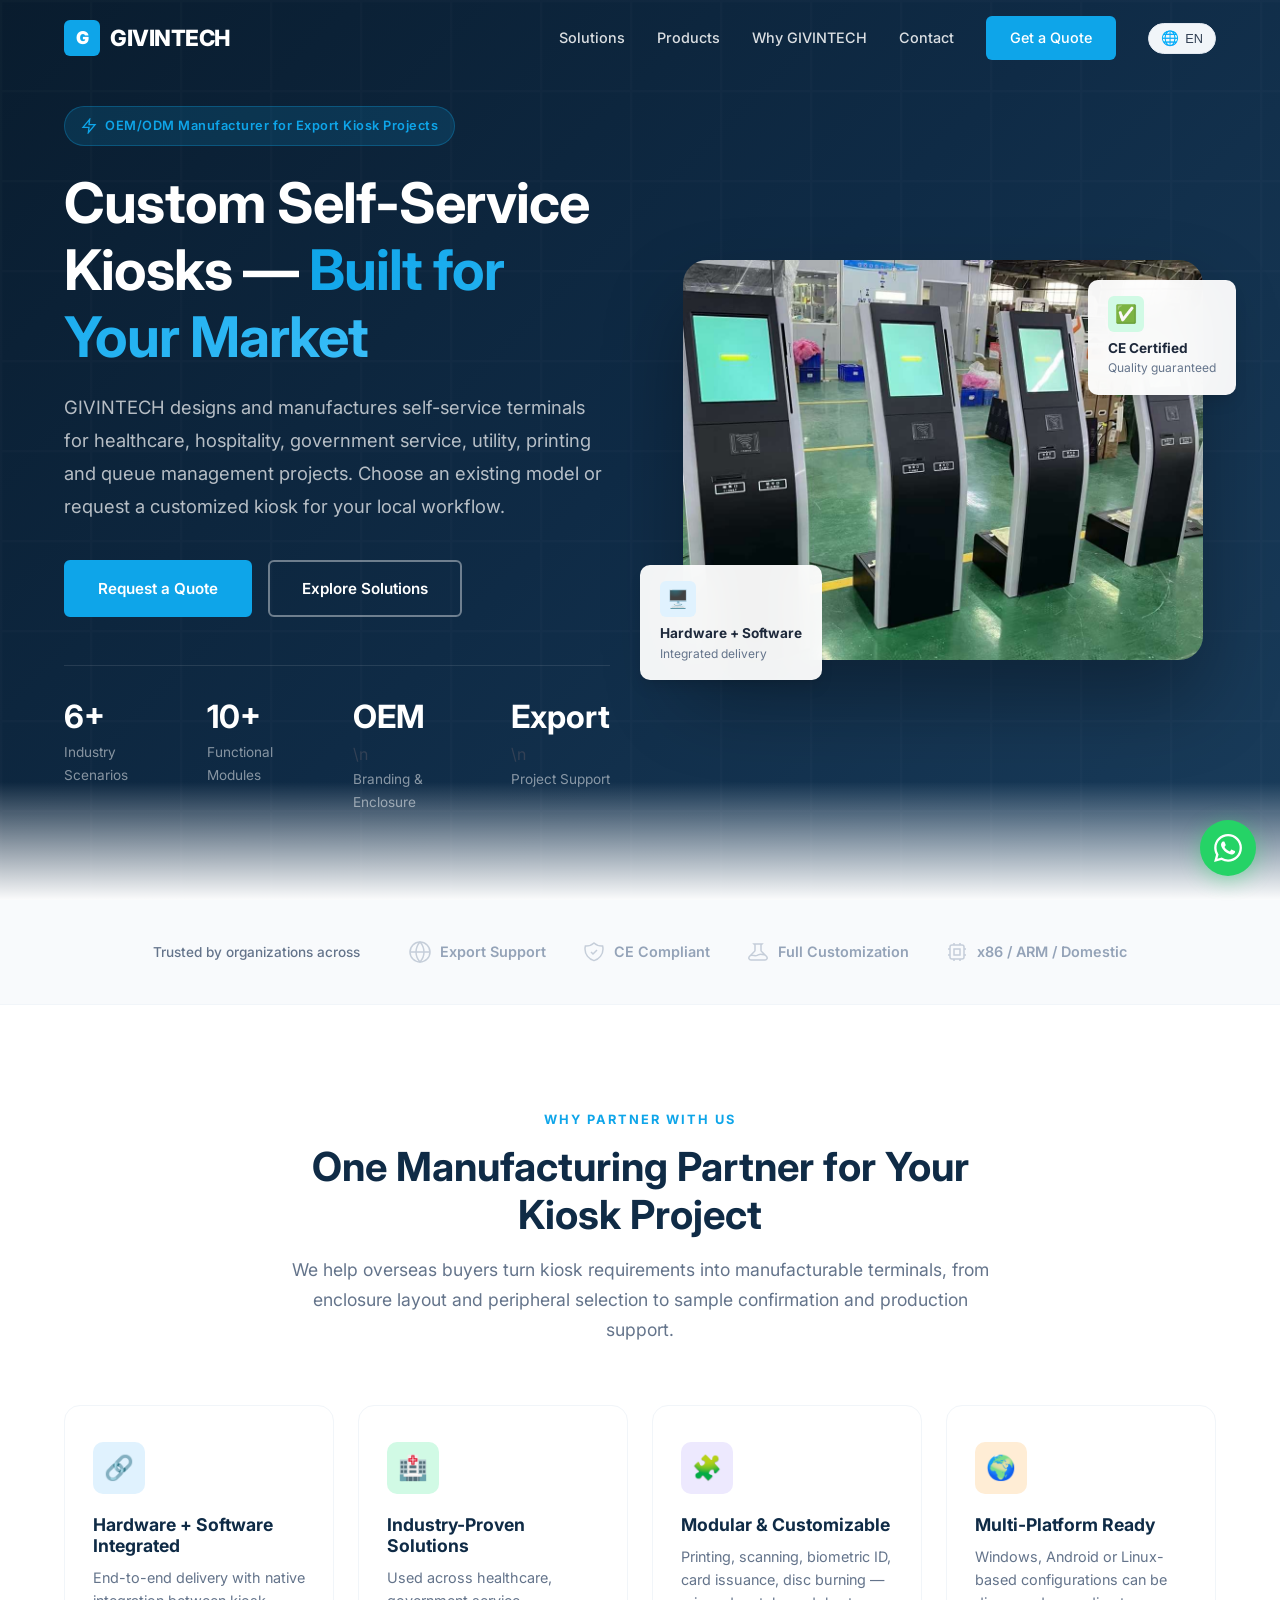
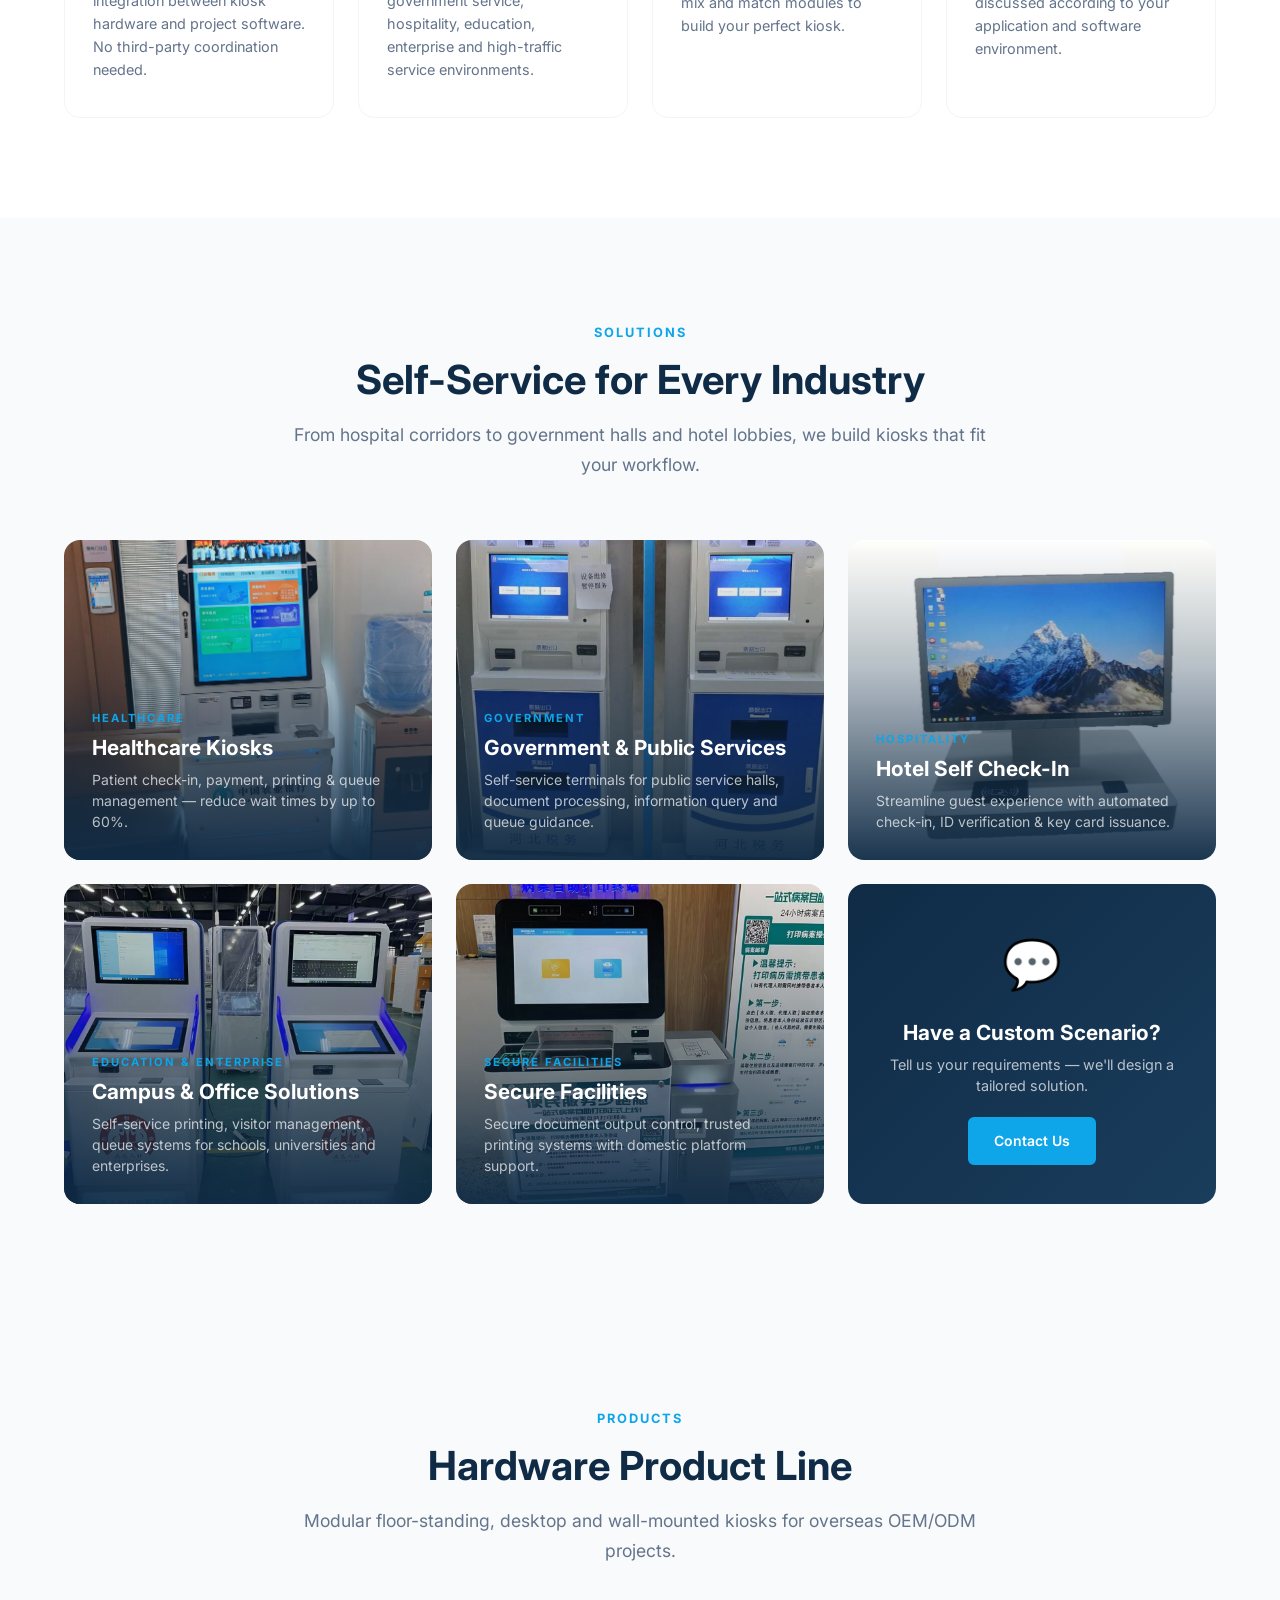
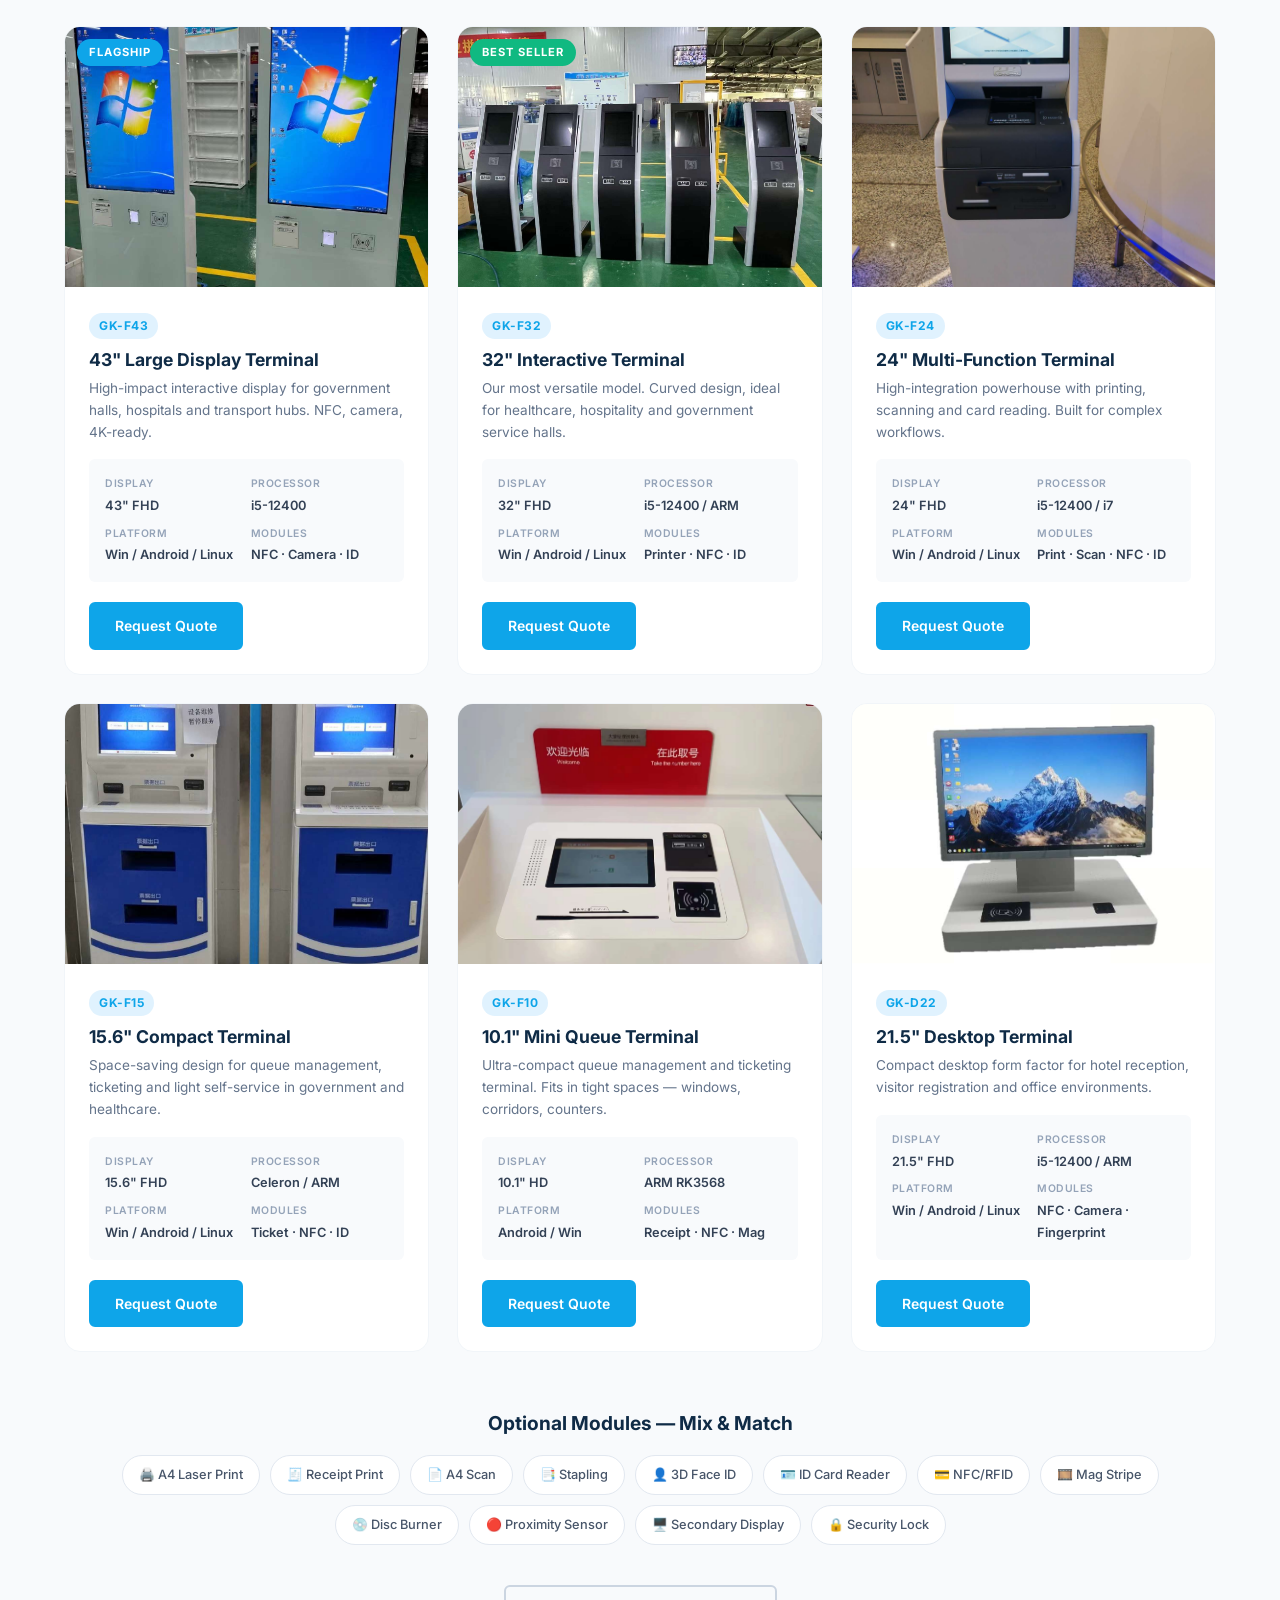
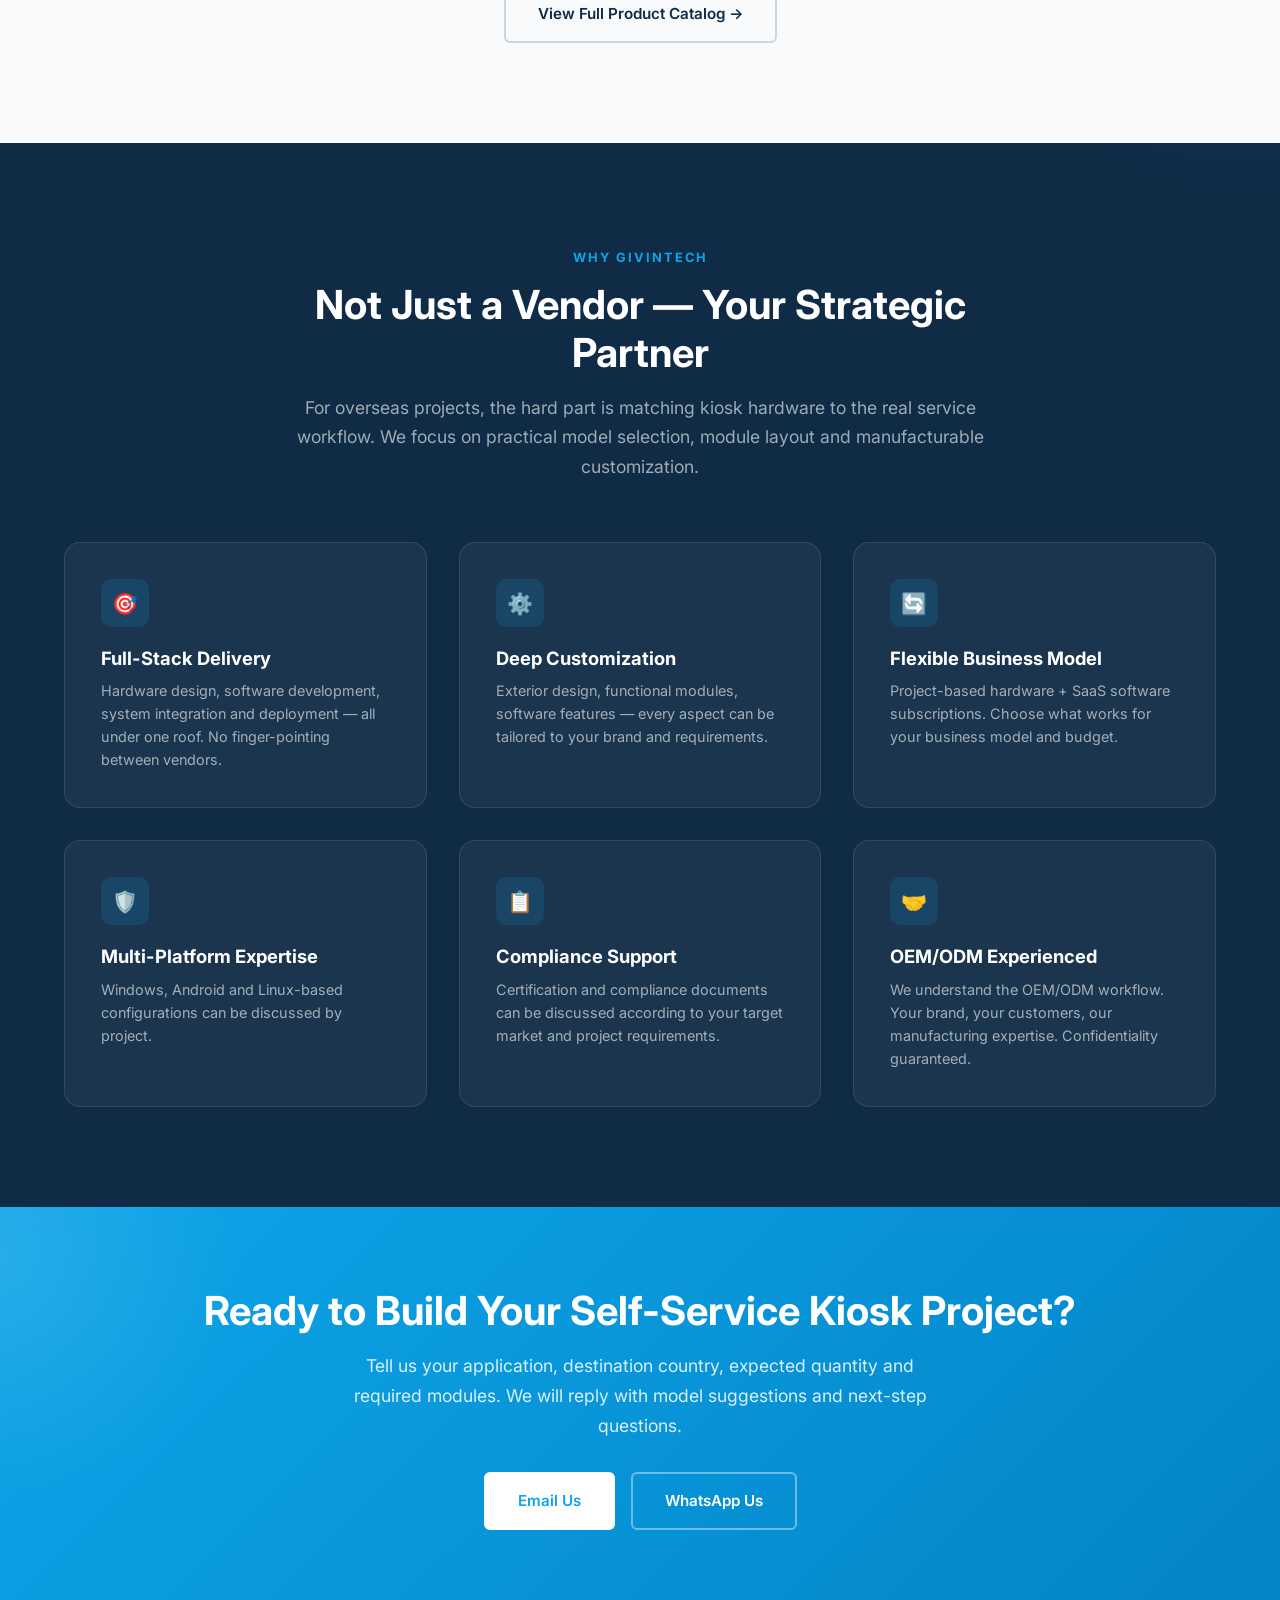
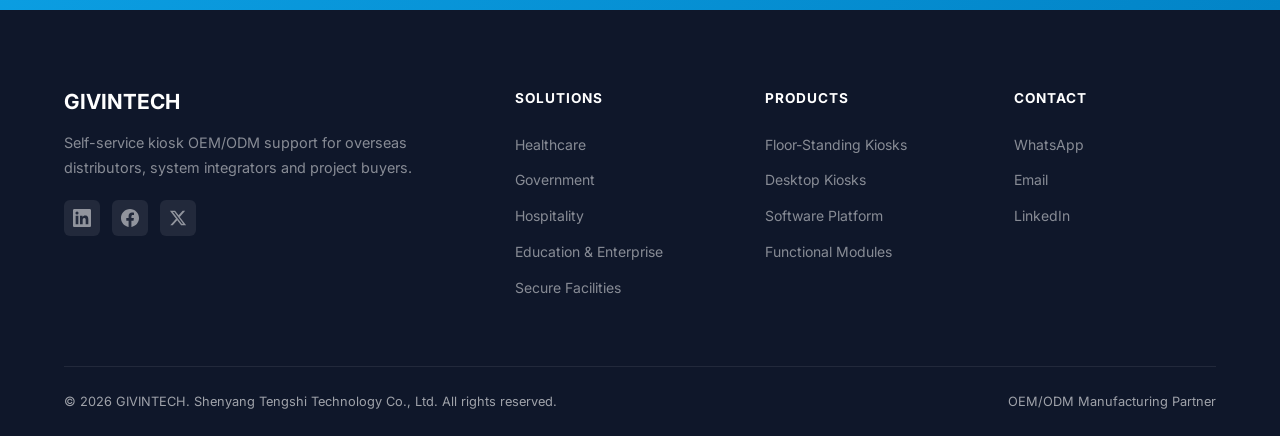
==== index.html @ 26c74320 "Revamp kiosk export website" ====
﻿<!DOCTYPE html>
<html lang="en">
<head>
  <meta charset="UTF-8">
  <meta name="viewport" content="width=device-width, initial-scale=1.0">
  <title>GIVINTECH — Self-Service Kiosk OEM/ODM Manufacturer</title>
  <meta name="description" content="Custom self-service kiosk manufacturing for healthcare, hospitality, government service, utility, printing and queue management projects. OEM/ODM support for overseas buyers.">
  <meta name="keywords" content="self-service kiosk manufacturer, self-service kiosk solutions, healthcare kiosk, government kiosk, hotel self check-in, OEM kiosk, ODM kiosk, custom self-service terminal">
  <link rel="canonical" href="https://givintech.com/">

  <!-- Open Graph -->
  <meta property="og:title" content="GIVINTECH — Self-Service Kiosk OEM/ODM Manufacturer">
  <meta property="og:description" content="Custom self-service kiosk manufacturing for overseas distributors, system integrators and project buyers.">
  <meta property="og:type" content="website">
  <meta property="og:url" content="https://givintech.com/">

  <!-- Fonts -->
  <link rel="preconnect" href="https://fonts.googleapis.com">
  <link rel="preconnect" href="https://fonts.gstatic.com" crossorigin>
  <link href="https://fonts.googleapis.com/css2?family=Inter:wght@400;500;600;700;800;900&display=swap" rel="stylesheet">

  <!-- Styles -->
  <link rel="stylesheet" href="css/style.css">

  <!-- Favicon -->
  <link rel="icon" type="image/svg+xml" href="data:image/svg+xml,<svg xmlns='http://www.w3.org/2000/svg' viewBox='0 0 32 32'><rect width='32' height='32' rx='6' fill='%230ea5e9'/><text x='50%25' y='55%25' dominant-baseline='middle' text-anchor='middle' fill='white' font-family='Arial' font-weight='900' font-size='18'>G</text></svg>">
</head>
<body>

  <!-- ========== NAVBAR ========== -->
  <nav class="navbar">
    <div class="container">
      <a href="/" class="navbar-logo">
        <div class="logo-icon">G</div>
        GIVINTECH
      </a>

      <div class="navbar-menu">
        <a href="#solutions" data-i18n="nav_solutions">Solutions</a>
        <a href="products.html" data-i18n="nav_products">Products</a>
        <a href="#why" data-i18n="nav_why">Why GIVINTECH</a>
        <a href="#contact" data-i18n="nav_contact">Contact</a>
        <a href="#contact" class="navbar-cta" data-i18n="nav_get_quote">Get a Quote</a>
        <div class="lang-switcher">
          <button class="lang-switcher-toggle" id="lang-toggle">
            <span class="globe-icon">🌐</span>
            <span id="lang-current">EN</span>
          </button>
          <div class="lang-switcher-dropdown" id="lang-switcher"></div>
        </div>
      </div>

      <div class="navbar-toggle">
        <span></span>
        <span></span>
        <span></span>
      </div>
    </div>
  </nav>

  <!-- ========== HERO ========== -->
  <section class="hero">
    <div class="container">
      <div class="hero-content">
        <div class="hero-badge">
          <svg viewBox="0 0 24 24" fill="none" stroke="currentColor" stroke-width="2"><path d="M13 2L3 14h9l-1 8 10-12h-9l1-8z"/></svg>
          OEM/ODM Manufacturer for Export Kiosk Projects
        </div>

        <h1>Custom Self-Service Kiosks — <span class="highlight">Built for Your Market</span></h1>

        <p class="hero-description">
          GIVINTECH designs and manufactures self-service terminals for healthcare, hospitality, government service, utility, printing and queue management projects. Choose an existing model or request a customized kiosk for your local workflow.
        </p>

        <div class="hero-buttons">
          <a href="#contact" class="btn btn-primary">Request a Quote</a>
          <a href="#solutions" class="btn btn-outline" data-i18n="hero_cta_primary">Explore Solutions</a>
        </div>

        <div class="hero-stats">
          <div class="hero-stat">
            <h3>6+</h3>
            <p>Industry Scenarios</p>
          </div>
          <div class="hero-stat">
            <h3>10+</h3>
            <p>Functional Modules</p>
          </div>
          <div class="hero-stat">
            <h3>OEM</h3>\n            <p>Branding & Enclosure</p>
          </div>
          <div class="hero-stat">
            <h3>Export</h3>\n            <p>Project Support</p>
          </div>
        </div>
      </div>

      <div class="hero-visual">
        <div class="hero-image-wrapper">
          <img src="images/products/GK-F32-02.jpg" alt="GIVINTECH self-service kiosk product line" loading="eager">
        </div>

        <div class="hero-float-card card-1">
          <div class="card-icon blue">🖥️</div>
          <h4>Hardware + Software</h4>
          <p>Integrated delivery</p>
        </div>

        <div class="hero-float-card card-2">
          <div class="card-icon green">✅</div>
          <h4>CE Certified</h4>
          <p>Quality guaranteed</p>
        </div>
      </div>
    </div>
  </section>

  <!-- ========== TRUST BAR ========== -->
  <section class="trust-bar">
    <div class="container">
      <span class="trust-bar-text">Trusted by organizations across</span>
      <div class="trust-bar-items">
        <div class="trust-item">
          <svg viewBox="0 0 24 24" fill="none" stroke="currentColor" stroke-width="1.5"><circle cx="12" cy="12" r="10"/><path d="M2 12h20M12 2a15.3 15.3 0 0 1 4 10 15.3 15.3 0 0 1-4 10 15.3 15.3 0 0 1-4-10 15.3 15.3 0 0 1 4-10z"/></svg>
          Export Support
        </div>
        <div class="trust-item">
          <svg viewBox="0 0 24 24" fill="none" stroke="currentColor" stroke-width="1.5"><path d="M9 12l2 2 4-4m5.618-4.016A11.955 11.955 0 0112 2.944a11.955 11.955 0 01-8.618 3.04A12.02 12.02 0 003 9c0 5.591 3.824 10.29 9 11.622 5.176-1.332 9-6.03 9-11.622 0-1.042-.133-2.052-.382-3.016z"/></svg>
          CE Compliant
        </div>
        <div class="trust-item">
          <svg viewBox="0 0 24 24" fill="none" stroke="currentColor" stroke-width="1.5"><path d="M19.428 15.428a2 2 0 00-1.022-.547l-2.387-.477a6 6 0 00-3.86.517l-.318.158a6 6 0 01-3.86.517L6.05 15.21a2 2 0 00-1.806.547M8 4h8l-1 1v5.172a2 2 0 00.586 1.414l5 5c1.26 1.26.367 3.414-1.415 3.414H4.828c-1.782 0-2.674-2.154-1.414-3.414l5-5A2 2 0 009 10.172V5L8 4z"/></svg>
          Full Customization
        </div>
        <div class="trust-item">
          <svg viewBox="0 0 24 24" fill="none" stroke="currentColor" stroke-width="1.5"><path d="M9 3v2m6-2v2M9 19v2m6-2v2M5 9H3m2 6H3m18-6h-2m2 6h-2M7 19h10a2 2 0 002-2V7a2 2 0 00-2-2H7a2 2 0 00-2 2v10a2 2 0 002 2zM9 9h6v6H9V9z"/></svg>
          x86 / ARM / Domestic
        </div>
      </div>
    </div>
  </section>

  <!-- ========== CORE VALUE PROPS ========== -->
  <section class="section" id="features">
    <div class="container">
      <div class="section-header">
        <span class="label">Why Partner With Us</span>
        <h2>One Manufacturing Partner for Your Kiosk Project</h2>
        <p>We help overseas buyers turn kiosk requirements into manufacturable terminals, from enclosure layout and peripheral selection to sample confirmation and production support.</p>
      </div>

      <div class="features-grid">
        <div class="feature-card">
          <div class="feature-icon blue">🔗</div>
          <h3>Hardware + Software Integrated</h3>
          <p>End-to-end delivery with native integration between kiosk hardware and project software. No third-party coordination needed.</p>
        </div>

        <div class="feature-card">
          <div class="feature-icon green">🏥</div>
          <h3>Industry-Proven Solutions</h3>
          <p>Used across healthcare, government service, hospitality, education, enterprise and high-traffic service environments.</p>
        </div>

        <div class="feature-card">
          <div class="feature-icon purple">🧩</div>
          <h3 data-i18n="feat2_title">Modular & Customizable</h3>
          <p>Printing, scanning, biometric ID, card issuance, disc burning — mix and match modules to build your perfect kiosk.</p>
        </div>

        <div class="feature-card">
          <div class="feature-icon orange">🌍</div>
          <h3 data-i18n="feat3_title">Multi-Platform Ready</h3>
          <p>Windows, Android or Linux-based configurations can be discussed according to your application and software environment.</p>
        </div>
      </div>
    </div>
  </section>

  <!-- ========== SOLUTIONS PREVIEW ========== -->
  <section class="section" id="solutions" style="background: var(--gray-50);">
    <div class="container">
      <div class="section-header">
        <span class="label" data-i18n="solutions_label">Solutions</span>
        <h2>Self-Service for Every Industry</h2>
        <p data-i18n="features_desc">From hospital corridors to government halls, from hotel lobbies to controlled facilities — we build kiosks that fit your world.</p>
      </div>

      <div class="solutions-grid">
        <a href="solutions/healthcare.html" class="solution-card">
          <img src="images/products/GK-F24-02.jpg" alt="Healthcare self-service kiosk" loading="lazy">
          <div class="solution-card-overlay">
            <span class="card-label">Healthcare</span>
            <h3>Healthcare Kiosks</h3>
            <p>Patient check-in, payment, printing & queue management — reduce wait times by up to 60%.</p>
          </div>
          <div class="card-arrow">
            <svg width="18" height="18" viewBox="0 0 24 24" fill="none" stroke="currentColor" stroke-width="2"><path d="M5 12h14M12 5l7 7-7 7"/></svg>
          </div>
        </a>

        <a href="solutions/government.html" class="solution-card">
          <img src="images/products/GK-F15-01.jpg" alt="Government service kiosk" loading="lazy">
          <div class="solution-card-overlay">
            <span class="card-label">Government</span>
            <h3>Government & Public Services</h3>
            <p>Self-service terminals for public service halls, document processing, information query and queue guidance.</p>
          </div>
          <div class="card-arrow">
            <svg width="18" height="18" viewBox="0 0 24 24" fill="none" stroke="currentColor" stroke-width="2"><path d="M5 12h14M12 5l7 7-7 7"/></svg>
          </div>
        </a>

        <a href="solutions/hospitality.html" class="solution-card">
          <img src="images/products/GK-D22-01.jpg" alt="Hotel self check-in kiosk" loading="lazy">
          <div class="solution-card-overlay">
            <span class="card-label">Hospitality</span>
            <h3>Hotel Self Check-In</h3>
            <p>Streamline guest experience with automated check-in, ID verification & key card issuance.</p>
          </div>
          <div class="card-arrow">
            <svg width="18" height="18" viewBox="0 0 24 24" fill="none" stroke="currentColor" stroke-width="2"><path d="M5 12h14M12 5l7 7-7 7"/></svg>
          </div>
        </a>

        <a href="solutions/education-enterprise.html" class="solution-card">
          <img src="images/products/GK-F24-03.jpg" alt="Education and enterprise kiosk" loading="lazy">
          <div class="solution-card-overlay">
            <span class="card-label">Education & Enterprise</span>
            <h3>Campus & Office Solutions</h3>
            <p>Self-service printing, visitor management, queue systems for schools, universities and enterprises.</p>
          </div>
          <div class="card-arrow">
            <svg width="18" height="18" viewBox="0 0 24 24" fill="none" stroke="currentColor" stroke-width="2"><path d="M5 12h14M12 5l7 7-7 7"/></svg>
          </div>
        </a>

        <a href="solutions/defense.html" class="solution-card">
          <img src="images/products/GK-F24-04.jpg" alt="Secure Facilities and secure facility kiosk" loading="lazy">
          <div class="solution-card-overlay">
            <span class="card-label">Secure Facilities</span>
            <h3>Secure Facilities</h3>
            <p>Secure document output control, trusted printing systems with domestic platform support.</p>
          </div>
          <div class="card-arrow">
            <svg width="18" height="18" viewBox="0 0 24 24" fill="none" stroke="currentColor" stroke-width="2"><path d="M5 12h14M12 5l7 7-7 7"/></svg>
          </div>
        </a>

        <a href="#contact" class="solution-card" style="background: linear-gradient(135deg, var(--primary) 0%, var(--primary-light) 100%); display: flex; align-items: center; justify-content: center;">
          <div style="text-align: center; padding: 40px;">
            <div style="font-size: 3rem; margin-bottom: 16px;">💬</div>
            <h3 style="color: var(--white); margin-bottom: 8px;">Have a Custom Scenario?</h3>
            <p style="color: rgba(255,255,255,0.7); font-size: 0.9rem;">Tell us your requirements — we'll design a tailored solution.</p>
            <div style="margin-top: 20px;">
              <span class="btn btn-primary btn-sm">Contact Us</span>
            </div>
          </div>
        </a>
      </div>
    </div>
  </section>

  <!-- ========== PRODUCTS ========== -->
  <section class="section products-section" id="products">
    <div class="container">
      <div class="section-header">
        <span class="label" data-i18n="products_label">Products</span>
        <h2 data-i18n="products_title">Hardware Product Line</h2>
        <p data-i18n="products_desc">From 10.1" queue terminals to 43" interactive displays — modular, customizable, multi-platform ready.</p>
      </div>

      <!-- Product Grid -->
      <div class="product-catalog">

        <!-- GK-F43 -->
        <div class="product-catalog-item">
          <div class="product-catalog-image">
            <img src="images/products/GK-F43-01.jpg" alt="GK-F43 43 inch large display kiosk" loading="lazy">
            <span class="product-catalog-badge">Flagship</span>
          </div>
          <div class="product-catalog-info">
            <div class="product-catalog-model">GK-F43</div>
            <h3>43" Large Display Terminal</h3>
            <p>High-impact interactive display for government halls, hospitals and transport hubs. NFC, camera, 4K-ready.</p>
            <div class="product-catalog-specs">
              <div class="spec-item"><span class="spec-label">Display</span><span class="spec-value">43" FHD</span></div>
              <div class="spec-item"><span class="spec-label">Processor</span><span class="spec-value">i5-12400</span></div>
              <div class="spec-item"><span class="spec-label">Platform</span><span class="spec-value">Win / Android / Linux</span></div>
              <div class="spec-item"><span class="spec-label">Modules</span><span class="spec-value">NFC · Camera · ID</span></div>
            </div>
            <a href="#contact" class="btn btn-primary btn-sm">Request Quote</a>
          </div>
        </div>

        <!-- GK-F32 -->
        <div class="product-catalog-item">
          <div class="product-catalog-image">
            <img src="images/products/GK-F32-01.jpg" alt="GK-F32 32 inch interactive kiosk" loading="lazy">
            <span class="product-catalog-badge best-seller">Best Seller</span>
          </div>
          <div class="product-catalog-info">
            <div class="product-catalog-model">GK-F32</div>
            <h3>32" Interactive Terminal</h3>
            <p>Our most versatile model. Curved design, ideal for healthcare, hospitality and government service halls.</p>
            <div class="product-catalog-specs">
              <div class="spec-item"><span class="spec-label">Display</span><span class="spec-value">32" FHD</span></div>
              <div class="spec-item"><span class="spec-label">Processor</span><span class="spec-value">i5-12400 / ARM</span></div>
              <div class="spec-item"><span class="spec-label">Platform</span><span class="spec-value">Win / Android / Linux</span></div>
              <div class="spec-item"><span class="spec-label">Modules</span><span class="spec-value">Printer · NFC · ID</span></div>
            </div>
            <a href="#contact" class="btn btn-primary btn-sm">Request Quote</a>
          </div>
        </div>

        <!-- GK-F24 -->
        <div class="product-catalog-item">
          <div class="product-catalog-image">
            <img src="images/products/GK-F24-01.jpg" alt="GK-F24 24 inch multi-function kiosk" loading="lazy">
          </div>
          <div class="product-catalog-info">
            <div class="product-catalog-model">GK-F24</div>
            <h3>24" Multi-Function Terminal</h3>
            <p>High-integration powerhouse with printing, scanning and card reading. Built for complex workflows.</p>
            <div class="product-catalog-specs">
              <div class="spec-item"><span class="spec-label">Display</span><span class="spec-value">24" FHD</span></div>
              <div class="spec-item"><span class="spec-label">Processor</span><span class="spec-value">i5-12400 / i7</span></div>
              <div class="spec-item"><span class="spec-label">Platform</span><span class="spec-value">Win / Android / Linux</span></div>
              <div class="spec-item"><span class="spec-label">Modules</span><span class="spec-value">Print · Scan · NFC · ID</span></div>
            </div>
            <a href="#contact" class="btn btn-primary btn-sm">Request Quote</a>
          </div>
        </div>

        <!-- GK-F15 -->
        <div class="product-catalog-item">
          <div class="product-catalog-image">
            <img src="images/products/GK-F15-01.jpg" alt="GK-F15 15.6 inch compact kiosk" loading="lazy">
          </div>
          <div class="product-catalog-info">
            <div class="product-catalog-model">GK-F15</div>
            <h3>15.6" Compact Terminal</h3>
            <p>Space-saving design for queue management, ticketing and light self-service in government and healthcare.</p>
            <div class="product-catalog-specs">
              <div class="spec-item"><span class="spec-label">Display</span><span class="spec-value">15.6" FHD</span></div>
              <div class="spec-item"><span class="spec-label">Processor</span><span class="spec-value">Celeron / ARM</span></div>
              <div class="spec-item"><span class="spec-label">Platform</span><span class="spec-value">Win / Android / Linux</span></div>
              <div class="spec-item"><span class="spec-label">Modules</span><span class="spec-value">Ticket · NFC · ID</span></div>
            </div>
            <a href="#contact" class="btn btn-primary btn-sm">Request Quote</a>
          </div>
        </div>

        <!-- GK-F10 -->
        <div class="product-catalog-item">
          <div class="product-catalog-image">
            <img src="images/products/GK-F10-01.jpg" alt="GK-F10 10.1 inch mini queue kiosk" loading="lazy">
          </div>
          <div class="product-catalog-info">
            <div class="product-catalog-model">GK-F10</div>
            <h3>10.1" Mini Queue Terminal</h3>
            <p>Ultra-compact queue management and ticketing terminal. Fits in tight spaces — windows, corridors, counters.</p>
            <div class="product-catalog-specs">
              <div class="spec-item"><span class="spec-label">Display</span><span class="spec-value">10.1" HD</span></div>
              <div class="spec-item"><span class="spec-label">Processor</span><span class="spec-value">ARM RK3568</span></div>
              <div class="spec-item"><span class="spec-label">Platform</span><span class="spec-value">Android / Win</span></div>
              <div class="spec-item"><span class="spec-label">Modules</span><span class="spec-value">Receipt · NFC · Mag</span></div>
            </div>
            <a href="#contact" class="btn btn-primary btn-sm">Request Quote</a>
          </div>
        </div>

        <!-- GK-D22 -->
        <div class="product-catalog-item">
          <div class="product-catalog-image">
            <img src="images/products/GK-D22-01.jpg" alt="GK-D22 21.5 inch desktop kiosk" loading="lazy">
          </div>
          <div class="product-catalog-info">
            <div class="product-catalog-model">GK-D22</div>
            <h3>21.5" Desktop Terminal</h3>
            <p>Compact desktop form factor for hotel reception, visitor registration and office environments.</p>
            <div class="product-catalog-specs">
              <div class="spec-item"><span class="spec-label">Display</span><span class="spec-value">21.5" FHD</span></div>
              <div class="spec-item"><span class="spec-label">Processor</span><span class="spec-value">i5-12400 / ARM</span></div>
              <div class="spec-item"><span class="spec-label">Platform</span><span class="spec-value">Win / Android / Linux</span></div>
              <div class="spec-item"><span class="spec-label">Modules</span><span class="spec-value">NFC · Camera · Fingerprint</span></div>
            </div>
            <a href="#contact" class="btn btn-primary btn-sm">Request Quote</a>
          </div>
        </div>

      </div>

      <!-- Module Summary -->
      <div class="module-summary">
        <h3 data-i18n="modules_title">Optional Modules — Mix & Match</h3>
        <div class="module-tags">
          <span class="module-tag">🖨️ A4 Laser Print</span>
          <span class="module-tag">🧾 Receipt Print</span>
          <span class="module-tag">📄 A4 Scan</span>
          <span class="module-tag">📑 Stapling</span>
          <span class="module-tag">👤 3D Face ID</span>
          <span class="module-tag">🪪 ID Card Reader</span>
          <span class="module-tag">💳 NFC/RFID</span>
          <span class="module-tag">🎞️ Mag Stripe</span>
          <span class="module-tag">💿 Disc Burner</span>
          <span class="module-tag">🔴 Proximity Sensor</span>
          <span class="module-tag">🖥️ Secondary Display</span>
          <span class="module-tag">🔒 Security Lock</span>
        </div>
      </div>

      <div class="text-center mt-40">
        <a href="products.html" class="btn btn-outline-dark">View Full Product Catalog →</a>
      </div>
    </div>
  </section>

  <!-- ========== WHY GIVINTECH ========== -->
  <section class="section why-section" id="why">
    <div class="container">
      <div class="section-header">
        <span class="label" data-i18n="features_label">Why GIVINTECH</span>
        <h2>Not Just a Vendor — Your Strategic Partner</h2>
        <p>For overseas projects, the hard part is matching kiosk hardware to the real service workflow. We focus on practical model selection, module layout and manufacturable customization.</p>
      </div>

      <div class="why-grid">
        <div class="why-card">
          <div class="why-card-icon">🎯</div>
          <h3>Full-Stack Delivery</h3>
          <p>Hardware design, software development, system integration and deployment — all under one roof. No finger-pointing between vendors.</p>
        </div>

        <div class="why-card">
          <div class="why-card-icon">⚙️</div>
          <h3>Deep Customization</h3>
          <p>Exterior design, functional modules, software features — every aspect can be tailored to your brand and requirements.</p>
        </div>

        <div class="why-card">
          <div class="why-card-icon">🔄</div>
          <h3>Flexible Business Model</h3>
          <p>Project-based hardware + SaaS software subscriptions. Choose what works for your business model and budget.</p>
        </div>

        <div class="why-card">
          <div class="why-card-icon">🛡️</div>
          <h3>Multi-Platform Expertise</h3>
          <p>Windows, Android and Linux-based configurations can be discussed by project.</p>
        </div>

        <div class="why-card">
          <div class="why-card-icon">📋</div>
          <h3>Compliance Support</h3>
          <p>Certification and compliance documents can be discussed according to your target market and project requirements.</p>
        </div>

        <div class="why-card">
          <div class="why-card-icon">🤝</div>
          <h3>OEM/ODM Experienced</h3>
          <p>We understand the OEM/ODM workflow. Your brand, your customers, our manufacturing expertise. Confidentiality guaranteed.</p>
        </div>
      </div>
    </div>
  </section>

  <!-- ========== CTA ========== -->
  <section class="cta-section" id="contact">
    <div class="container">
      <h2 data-i18n="cta_title">Ready to Build Your Self-Service Solution?</h2>
      <p>Tell us your application, destination country, expected quantity and required modules. We will reply with model suggestions and next-step questions.</p>
      <div class="cta-buttons">
        <a href="mailto:sales@givintech.com" class="btn btn-white" data-i18n="cta_email">Email Us</a>
        <a href="https://wa.me/8615553874668" target="_blank" class="btn btn-ghost" data-i18n="cta_whatsapp">WhatsApp Us</a>
      </div>
    </div>
  </section>

  <!-- ========== FOOTER ========== -->
  <footer class="footer">
    <div class="container">
      <div class="footer-grid">
        <div class="footer-brand">
          <h3>GIVINTECH</h3>
          <p>Self-service kiosk OEM/ODM support for overseas distributors, system integrators and project buyers.</p>
          <div class="footer-social">
            <a href="#" aria-label="LinkedIn">
              <svg width="18" height="18" viewBox="0 0 24 24" fill="currentColor"><path d="M20.447 20.452h-3.554v-5.569c0-1.328-.027-3.037-1.852-3.037-1.853 0-2.136 1.445-2.136 2.939v5.667H9.351V9h3.414v1.561h.046c.477-.9 1.637-1.85 3.37-1.85 3.601 0 4.267 2.37 4.267 5.455v6.286zM5.337 7.433a2.062 2.062 0 01-2.063-2.065 2.064 2.064 0 112.063 2.065zm1.782 13.019H3.555V9h3.564v11.452zM22.225 0H1.771C.792 0 0 .774 0 1.729v20.542C0 23.227.792 24 1.771 24h20.451C23.2 24 24 23.227 24 22.271V1.729C24 .774 23.2 0 22.222 0h.003z"/></svg>
            </a>
            <a href="#" aria-label="Facebook">
              <svg width="18" height="18" viewBox="0 0 24 24" fill="currentColor"><path d="M24 12.073c0-6.627-5.373-12-12-12s-12 5.373-12 12c0 5.99 4.388 10.954 10.125 11.854v-8.385H7.078v-3.47h3.047V9.43c0-3.007 1.792-4.669 4.533-4.669 1.312 0 2.686.235 2.686.235v2.953H15.83c-1.491 0-1.956.925-1.956 1.874v2.25h3.328l-.532 3.47h-2.796v8.385C19.612 23.027 24 18.062 24 12.073z"/></svg>
            </a>
            <a href="#" aria-label="X (Twitter)">
              <svg width="18" height="18" viewBox="0 0 24 24" fill="currentColor"><path d="M18.244 2.25h3.308l-7.227 8.26 8.502 11.24H16.17l-5.214-6.817L4.99 21.75H1.68l7.73-8.835L1.254 2.25H8.08l4.713 6.231zm-1.161 17.52h1.833L7.084 4.126H5.117z"/></svg>
            </a>
          </div>
        </div>

        <div class="footer-column">
          <h4 data-i18n="footer_solutions">Solutions</h4>
          <a href="solutions/healthcare.html">Healthcare</a>
          <a href="solutions/government.html">Government</a>
          <a href="solutions/hospitality.html">Hospitality</a>
          <a href="solutions/education-enterprise.html">Education & Enterprise</a>
          <a href="solutions/defense.html">Secure Facilities</a>
        </div>

        <div class="footer-column">
          <h4>Products</h4>
          <a href="products.html" data-i18n="footer_floor">Floor-Standing Kiosks</a>
          <a href="products.html" data-i18n="footer_desktop">Desktop Kiosks</a>
          <a href="products.html" data-i18n="footer_software">Software Platform</a>
          <a href="products.html">Functional Modules</a>
        </div>

        <div class="footer-column">
          <h4>Contact</h4>
          <a href="https://wa.me/8615553874668" target="_blank">WhatsApp</a>
          <a href="mailto:sales@givintech.com">Email</a>
          <a href="#">LinkedIn</a>
        </div>
      </div>

      <div class="footer-bottom">
        <span data-i18n="footer_copyright">© 2026 GIVINTECH. Shenyang Tengshi Technology Co., Ltd. All rights reserved.</span>
        <span data-i18n="footer_partner">OEM/ODM Manufacturing Partner</span>
      </div>
    </div>
  </footer>

  <!-- WhatsApp Float -->
  <a href="https://wa.me/8615553874668" target="_blank" class="whatsapp-float" aria-label="Chat on WhatsApp">
    <svg viewBox="0 0 24 24"><path d="M17.472 14.382c-.297-.149-1.758-.867-2.03-.967-.273-.099-.471-.148-.67.15-.197.297-.767.966-.94 1.164-.173.199-.347.223-.644.075-.297-.15-1.255-.463-2.39-1.475-.883-.788-1.48-1.761-1.653-2.059-.173-.297-.018-.458.13-.606.134-.133.298-.347.446-.52.149-.174.198-.298.298-.497.099-.198.05-.371-.025-.52-.075-.149-.669-1.612-.916-2.207-.242-.579-.487-.5-.669-.51-.173-.008-.371-.01-.57-.01-.198 0-.52.074-.792.372-.272.297-1.04 1.016-1.04 2.479 0 1.462 1.065 2.875 1.213 3.074.149.198 2.096 3.2 5.077 4.487.709.306 1.262.489 1.694.625.712.227 1.36.195 1.871.118.571-.085 1.758-.719 2.006-1.413.248-.694.248-1.289.173-1.413-.074-.124-.272-.198-.57-.347m-5.421 7.403h-.004a9.87 9.87 0 01-5.031-1.378l-.361-.214-3.741.982.998-3.648-.235-.374a9.86 9.86 0 01-1.51-5.26c.001-5.45 4.436-9.884 9.888-9.884 2.64 0 5.122 1.03 6.988 2.898a9.825 9.825 0 012.893 6.994c-.003 5.45-4.437 9.884-9.885 9.884m8.413-18.297A11.815 11.815 0 0012.05 0C5.495 0 .16 5.335.157 11.892c0 2.096.547 4.142 1.588 5.945L.057 24l6.305-1.654a11.882 11.882 0 005.683 1.448h.005c6.554 0 11.89-5.335 11.893-11.893a11.821 11.821 0 00-3.48-8.413z"/></svg>
  </a>

  <!-- Scripts -->
  <script src="js/i18n.js"></script>
  <script src="js/main.js"></script>
<script type="module" src="https://static.cloudflareinsights.com/beacon.min.js/v4513226cdae34746b4dedf0b4dfa099e1781791509496" integrity="sha512-ZE9pZaUXND66v380QUtch/5sE9tPFh2zg45pR2PB0CVkCtOREv2AJKkSidISWkysEuQ0EH8faUU5du78bx87UQ==" data-cf-beacon='{"version":"2024.11.0","token":"3adb7de39d9841b59340beb67f77b247","r":1}' crossorigin="anonymous"></script>
</body>
</html>
---- css/style.css ----
﻿/* ============================================
   GIVINTECH — Global Self-Service Solutions
   Design System & Styles
   ============================================ */

/* --- CSS Variables --- */
:root {
  /* Colors */
  --primary: #0f2b46;
  --primary-light: #1a3d5c;
  --primary-dark: #091c2e;
  --accent: #0ea5e9;
  --accent-hover: #0284c7;
  --accent-light: #e0f2fe;
  --success: #10b981;
  --warning: #f59e0b;
  --white: #ffffff;
  --gray-50: #f8fafc;
  --gray-100: #f1f5f9;
  --gray-200: #e2e8f0;
  --gray-300: #cbd5e1;
  --gray-400: #94a3b8;
  --gray-500: #64748b;
  --gray-600: #475569;
  --gray-700: #334155;
  --gray-800: #1e293b;
  --gray-900: #0f172a;

  /* Typography */
  --font-sans: 'Inter', -apple-system, BlinkMacSystemFont, 'Segoe UI', Roboto, sans-serif;
  --font-display: 'Inter', -apple-system, BlinkMacSystemFont, 'Segoe UI', Roboto, sans-serif;

  /* Spacing */
  --section-padding: 100px 0;
  --container-max: 1200px;
  --container-padding: 0 24px;

  /* Transitions */
  --transition: all 0.3s ease;
  --transition-slow: all 0.5s ease;

  /* Shadows */
  --shadow-sm: 0 1px 2px rgba(0,0,0,0.05);
  --shadow-md: 0 4px 6px -1px rgba(0,0,0,0.1), 0 2px 4px -2px rgba(0,0,0,0.1);
  --shadow-lg: 0 10px 15px -3px rgba(0,0,0,0.1), 0 4px 6px -4px rgba(0,0,0,0.1);
  --shadow-xl: 0 20px 25px -5px rgba(0,0,0,0.1), 0 8px 10px -6px rgba(0,0,0,0.1);

  /* Border Radius */
  --radius-sm: 6px;
  --radius-md: 10px;
  --radius-lg: 16px;
  --radius-xl: 24px;
}

/* --- Reset & Base --- */
*, *::before, *::after {
  margin: 0;
  padding: 0;
  box-sizing: border-box;
}

html {
  scroll-behavior: smooth;
  font-size: 16px;
}

body {
  font-family: var(--font-sans);
  color: var(--gray-700);
  line-height: 1.7;
  background: var(--white);
  -webkit-font-smoothing: antialiased;
  -moz-osx-font-smoothing: grayscale;
}

img {
  max-width: 100%;
  height: auto;
  display: block;
}

a {
  text-decoration: none;
  color: inherit;
  transition: var(--transition);
}

ul, ol {
  list-style: none;
}

/* --- Typography --- */
h1, h2, h3, h4, h5, h6 {
  font-family: var(--font-display);
  color: var(--primary);
  line-height: 1.2;
  font-weight: 700;
}

h1 { font-size: clamp(2.2rem, 5vw, 3.5rem); }
h2 { font-size: clamp(1.8rem, 3.5vw, 2.5rem); }
h3 { font-size: clamp(1.2rem, 2vw, 1.5rem); }
h4 { font-size: 1.125rem; }

p {
  margin-bottom: 1rem;
  color: var(--gray-600);
}

/* --- Layout --- */
.container {
  max-width: var(--container-max);
  margin: 0 auto;
  padding: var(--container-padding);
}

.section {
  padding: var(--section-padding);
}

.section-header {
  text-align: center;
  max-width: 700px;
  margin: 0 auto 60px;
}

.section-header .label {
  display: inline-block;
  font-size: 0.8rem;
  font-weight: 700;
  text-transform: uppercase;
  letter-spacing: 2px;
  color: var(--accent);
  margin-bottom: 12px;
}

.section-header h2 {
  margin-bottom: 16px;
}

.section-header p {
  font-size: 1.1rem;
  color: var(--gray-500);
}

/* --- Buttons --- */
.btn {
  display: inline-flex;
  align-items: center;
  gap: 8px;
  padding: 14px 32px;
  font-size: 0.95rem;
  font-weight: 600;
  border-radius: var(--radius-sm);
  border: 2px solid transparent;
  cursor: pointer;
  transition: var(--transition);
  text-decoration: none;
  white-space: nowrap;
}

.btn-primary {
  background: var(--accent);
  color: var(--white);
  border-color: var(--accent);
}

.btn-primary:hover {
  background: var(--accent-hover);
  border-color: var(--accent-hover);
  transform: translateY(-2px);
  box-shadow: 0 8px 25px rgba(14, 165, 233, 0.35);
}

.btn-outline {
  background: transparent;
  color: var(--white);
  border-color: rgba(255,255,255,0.4);
}

.btn-outline:hover {
  background: var(--white);
  color: var(--primary);
  border-color: var(--white);
  transform: translateY(-2px);
}

.btn-outline-dark {
  background: transparent;
  color: var(--primary);
  border-color: var(--gray-300);
}

.btn-outline-dark:hover {
  background: var(--primary);
  color: var(--white);
  border-color: var(--primary);
  transform: translateY(-2px);
}

.btn-sm {
  padding: 10px 24px;
  font-size: 0.875rem;
}

/* --- Navigation --- */
.navbar {
  position: fixed;
  top: 0;
  left: 0;
  right: 0;
  z-index: 1000;
  padding: 16px 0;
  transition: var(--transition);
}

.navbar.scrolled {
  background: rgba(255,255,255,0.97);
  backdrop-filter: blur(20px);
  box-shadow: var(--shadow-md);
  padding: 10px 0;
}

.navbar .container {
  display: flex;
  align-items: center;
  justify-content: space-between;
}

.navbar-logo {
  display: flex;
  align-items: center;
  gap: 10px;
  font-size: 1.4rem;
  font-weight: 800;
  color: var(--white);
  letter-spacing: -0.5px;
}

.navbar.scrolled .navbar-logo {
  color: var(--primary);
}

.navbar-logo .logo-icon {
  width: 36px;
  height: 36px;
  background: var(--accent);
  border-radius: var(--radius-sm);
  display: flex;
  align-items: center;
  justify-content: center;
  font-size: 1.1rem;
  color: var(--white);
  font-weight: 900;
}

.navbar-menu {
  display: flex;
  align-items: center;
  gap: 32px;
}

.navbar-menu a {
  font-size: 0.9rem;
  font-weight: 500;
  color: rgba(255,255,255,0.85);
  position: relative;
}

.navbar.scrolled .navbar-menu a {
  color: var(--gray-600);
}

.navbar-menu a:hover {
  color: var(--white);
}

.navbar.scrolled .navbar-menu a:hover {
  color: var(--accent);
}

.navbar-menu a::after {
  content: '';
  position: absolute;
  bottom: -4px;
  left: 0;
  width: 0;
  height: 2px;
  background: var(--accent);
  transition: var(--transition);
}

.navbar-menu a:hover::after {
  width: 100%;
}

/* Dropdown */
.navbar-dropdown {
  position: relative;
}

.navbar-dropdown-toggle {
  display: flex;
  align-items: center;
  gap: 4px;
  cursor: pointer;
}

.navbar-dropdown-toggle svg {
  width: 14px;
  height: 14px;
  transition: var(--transition);
}

.navbar-dropdown:hover .navbar-dropdown-toggle svg {
  transform: rotate(180deg);
}

.navbar-dropdown-menu {
  position: absolute;
  top: 100%;
  left: 50%;
  transform: translateX(-50%) translateY(10px);
  min-width: 240px;
  background: var(--white);
  border-radius: var(--radius-md);
  box-shadow: var(--shadow-xl);
  padding: 12px;
  opacity: 0;
  visibility: hidden;
  transition: var(--transition);
}

.navbar-dropdown:hover .navbar-dropdown-menu {
  opacity: 1;
  visibility: visible;
  transform: translateX(-50%) translateY(0);
}

.navbar-dropdown-menu a {
  display: block;
  padding: 10px 16px;
  color: var(--gray-700) !important;
  border-radius: var(--radius-sm);
  font-size: 0.875rem;
}

.navbar-dropdown-menu a:hover {
  background: var(--accent-light);
  color: var(--accent) !important;
}

.navbar-dropdown-menu a::after {
  display: none;
}

.navbar-cta {
  padding: 10px 24px;
  background: var(--accent);
  color: var(--white) !important;
  border-radius: var(--radius-sm);
  font-weight: 600;
  font-size: 0.875rem;
}

.navbar-cta:hover {
  background: var(--accent-hover);
  transform: translateY(-1px);
}

.navbar-cta::after {
  display: none !important;
}

/* Mobile Menu Toggle */
.navbar-toggle {
  display: none;
  flex-direction: column;
  gap: 5px;
  cursor: pointer;
  padding: 4px;
}

.navbar-toggle span {
  width: 24px;
  height: 2px;
  background: var(--white);
  border-radius: 2px;
  transition: var(--transition);
}

.navbar.scrolled .navbar-toggle span {
  background: var(--primary);
}

/* --- Hero Section --- */
.hero {
  position: relative;
  min-height: 100vh;
  display: flex;
  align-items: center;
  background: linear-gradient(135deg, var(--primary-dark) 0%, var(--primary) 50%, var(--primary-light) 100%);
  overflow: hidden;
}

.hero::before {
  content: '';
  position: absolute;
  top: 0;
  left: 0;
  right: 0;
  bottom: 0;
  background: url('data:image/svg+xml,<svg xmlns="http://www.w3.org/2000/svg" viewBox="0 0 100 100"><defs><pattern id="grid" width="10" height="10" patternUnits="userSpaceOnUse"><path d="M 10 0 L 0 0 0 10" fill="none" stroke="rgba(255,255,255,0.03)" stroke-width="0.5"/></pattern></defs><rect width="100" height="100" fill="url(%23grid)"/></svg>');
  opacity: 0.5;
}

.hero::after {
  content: '';
  position: absolute;
  bottom: -2px;
  left: 0;
  right: 0;
  height: 120px;
  background: linear-gradient(to top, var(--white), transparent);
}

.hero .container {
  position: relative;
  z-index: 2;
  display: grid;
  grid-template-columns: 1fr 1fr;
  gap: 60px;
  align-items: center;
  padding-top: 100px;
  padding-bottom: 80px;
}

.hero-content {
  max-width: 600px;
}

.hero-badge {
  display: inline-flex;
  align-items: center;
  gap: 8px;
  padding: 8px 16px;
  background: rgba(14, 165, 233, 0.15);
  border: 1px solid rgba(14, 165, 233, 0.3);
  border-radius: 50px;
  color: var(--accent);
  font-size: 0.8rem;
  font-weight: 600;
  margin-bottom: 24px;
  letter-spacing: 0.5px;
}

.hero-badge svg {
  width: 16px;
  height: 16px;
}

.hero h1 {
  color: var(--white);
  margin-bottom: 20px;
  letter-spacing: -1px;
}

.hero h1 .highlight {
  background: linear-gradient(135deg, var(--accent), #38bdf8);
  -webkit-background-clip: text;
  -webkit-text-fill-color: transparent;
  background-clip: text;
}

.hero-description {
  font-size: 1.15rem;
  color: rgba(255,255,255,0.7);
  margin-bottom: 36px;
  line-height: 1.8;
}

.hero-buttons {
  display: flex;
  gap: 16px;
  flex-wrap: wrap;
}

.hero-stats {
  display: flex;
  gap: 40px;
  margin-top: 48px;
  padding-top: 32px;
  border-top: 1px solid rgba(255,255,255,0.1);
}

.hero-stat h3 {
  color: var(--white);
  font-size: 2rem;
  margin-bottom: 4px;
}

.hero-stat p {
  color: rgba(255,255,255,0.5);
  font-size: 0.85rem;
  margin: 0;
}

.hero-visual {
  position: relative;
  display: flex;
  justify-content: center;
}

.hero-image-wrapper {
  position: relative;
  width: 100%;
  max-width: 520px;
  border-radius: var(--radius-xl);
  overflow: hidden;
  box-shadow: 0 40px 80px rgba(0,0,0,0.3);
}

.hero-image-wrapper img {
  width: 100%;
  height: 400px;
  object-fit: cover;
}

.hero-float-card {
  position: absolute;
  background: rgba(255,255,255,0.95);
  backdrop-filter: blur(20px);
  border-radius: var(--radius-md);
  padding: 16px 20px;
  box-shadow: var(--shadow-lg);
  animation: float 6s ease-in-out infinite;
}

.hero-float-card.card-1 {
  bottom: -20px;
  left: -30px;
  animation-delay: 0s;
}

.hero-float-card.card-2 {
  top: 20px;
  right: -20px;
  animation-delay: 2s;
}

.hero-float-card .card-icon {
  width: 36px;
  height: 36px;
  border-radius: var(--radius-sm);
  display: flex;
  align-items: center;
  justify-content: center;
  margin-bottom: 8px;
  font-size: 1.1rem;
}

.hero-float-card .card-icon.blue { background: var(--accent-light); }
.hero-float-card .card-icon.green { background: #d1fae5; }

.hero-float-card h4 {
  font-size: 0.85rem;
  color: var(--gray-800);
  margin-bottom: 2px;
}

.hero-float-card p {
  font-size: 0.75rem;
  color: var(--gray-500);
  margin: 0;
}

@keyframes float {
  0%, 100% { transform: translateY(0); }
  50% { transform: translateY(-10px); }
}

/* --- Trust Bar --- */
.trust-bar {
  padding: 40px 0;
  background: var(--gray-50);
  border-bottom: 1px solid var(--gray-100);
}

.trust-bar .container {
  display: flex;
  align-items: center;
  justify-content: center;
  gap: 48px;
  flex-wrap: wrap;
}

.trust-bar-text {
  font-size: 0.85rem;
  color: var(--gray-500);
  font-weight: 500;
  white-space: nowrap;
}

.trust-bar-items {
  display: flex;
  align-items: center;
  gap: 36px;
  flex-wrap: wrap;
}

.trust-item {
  display: flex;
  align-items: center;
  gap: 8px;
  font-size: 0.9rem;
  font-weight: 600;
  color: var(--gray-400);
}

.trust-item svg {
  width: 24px;
  height: 24px;
  opacity: 0.5;
}

/* --- Features / Value Props --- */
.features-grid {
  display: grid;
  grid-template-columns: repeat(4, 1fr);
  gap: 24px;
}

.feature-card {
  padding: 36px 28px;
  background: var(--white);
  border: 1px solid var(--gray-100);
  border-radius: var(--radius-lg);
  transition: var(--transition);
  position: relative;
  overflow: hidden;
}

.feature-card::before {
  content: '';
  position: absolute;
  top: 0;
  left: 0;
  right: 0;
  height: 3px;
  background: var(--accent);
  transform: scaleX(0);
  transition: var(--transition);
}

.feature-card:hover {
  border-color: var(--accent-light);
  box-shadow: var(--shadow-lg);
  transform: translateY(-4px);
}

.feature-card:hover::before {
  transform: scaleX(1);
}

.feature-icon {
  width: 52px;
  height: 52px;
  border-radius: var(--radius-md);
  display: flex;
  align-items: center;
  justify-content: center;
  margin-bottom: 20px;
  font-size: 1.5rem;
}

.feature-icon.blue { background: var(--accent-light); color: var(--accent); }
.feature-icon.green { background: #d1fae5; color: #059669; }
.feature-icon.purple { background: #ede9fe; color: #7c3aed; }
.feature-icon.orange { background: #ffedd5; color: #ea580c; }

.feature-card h3 {
  margin-bottom: 10px;
  font-size: 1.1rem;
}

.feature-card p {
  font-size: 0.9rem;
  color: var(--gray-500);
  margin: 0;
  line-height: 1.6;
}

/* --- Solutions Preview --- */
.solutions-grid {
  display: grid;
  grid-template-columns: repeat(3, 1fr);
  gap: 24px;
}

.solution-card {
  position: relative;
  border-radius: var(--radius-lg);
  overflow: hidden;
  height: 320px;
  cursor: pointer;
  group: true;
}

.solution-card img {
  width: 100%;
  height: 100%;
  object-fit: cover;
  transition: var(--transition-slow);
}

.solution-card:hover img {
  transform: scale(1.08);
}

.solution-card-overlay {
  position: absolute;
  inset: 0;
  background: linear-gradient(to top, rgba(15, 43, 70, 0.95) 0%, rgba(15, 43, 70, 0.3) 60%, transparent 100%);
  display: flex;
  flex-direction: column;
  justify-content: flex-end;
  padding: 28px;
  transition: var(--transition);
}

.solution-card:hover .solution-card-overlay {
  background: linear-gradient(to top, rgba(15, 43, 70, 0.98) 0%, rgba(15, 43, 70, 0.5) 60%, rgba(15, 43, 70, 0.2) 100%);
}

.solution-card .card-label {
  font-size: 0.7rem;
  font-weight: 700;
  text-transform: uppercase;
  letter-spacing: 2px;
  color: var(--accent);
  margin-bottom: 8px;
}

.solution-card h3 {
  color: var(--white);
  font-size: 1.3rem;
  margin-bottom: 8px;
}

.solution-card p {
  color: rgba(255,255,255,0.7);
  font-size: 0.875rem;
  margin: 0;
  line-height: 1.5;
}

.solution-card .card-arrow {
  position: absolute;
  top: 20px;
  right: 20px;
  width: 40px;
  height: 40px;
  background: rgba(255,255,255,0.15);
  border-radius: 50%;
  display: flex;
  align-items: center;
  justify-content: center;
  color: var(--white);
  opacity: 0;
  transform: translateX(-10px);
  transition: var(--transition);
}

.solution-card:hover .card-arrow {
  opacity: 1;
  transform: translateX(0);
}

/* --- Products Section --- */
.products-section {
  background: var(--gray-50);
}

.products-tabs {
  display: flex;
  justify-content: center;
  gap: 8px;
  margin-bottom: 48px;
  flex-wrap: wrap;
}

.products-tab {
  padding: 10px 24px;
  border-radius: 50px;
  font-size: 0.875rem;
  font-weight: 600;
  color: var(--gray-500);
  background: var(--white);
  border: 1px solid var(--gray-200);
  cursor: pointer;
  transition: var(--transition);
}

.products-tab:hover,
.products-tab.active {
  background: var(--primary);
  color: var(--white);
  border-color: var(--primary);
}

.products-content {
  display: grid;
  grid-template-columns: repeat(3, 1fr);
  gap: 24px;
}

.product-card {
  background: var(--white);
  border-radius: var(--radius-lg);
  overflow: hidden;
  border: 1px solid var(--gray-100);
  transition: var(--transition);
}

.product-card:hover {
  box-shadow: var(--shadow-lg);
  transform: translateY(-4px);
}

.product-card-image {
  height: 200px;
  overflow: hidden;
  background: var(--gray-100);
}

.product-card-image img {
  width: 100%;
  height: 100%;
  object-fit: cover;
  transition: var(--transition-slow);
}

.product-card:hover .product-card-image img {
  transform: scale(1.05);
}

.product-card-body {
  padding: 24px;
}

.product-card-body h3 {
  font-size: 1.1rem;
  margin-bottom: 8px;
}

.product-card-body p {
  font-size: 0.875rem;
  color: var(--gray-500);
  margin-bottom: 16px;
  line-height: 1.6;
}

.product-card-tags {
  display: flex;
  flex-wrap: wrap;
  gap: 6px;
}

.product-tag {
  padding: 4px 10px;
  background: var(--gray-100);
  border-radius: 50px;
  font-size: 0.7rem;
  font-weight: 600;
  color: var(--gray-600);
}

/* --- Why GIVINTECH / Comparison --- */
.why-section {
  background: var(--primary);
  color: var(--white);
  position: relative;
  overflow: hidden;
}

.why-section::before {
  content: '';
  position: absolute;
  top: -50%;
  right: -20%;
  width: 600px;
  height: 600px;
  background: radial-gradient(circle, rgba(14, 165, 233, 0.1) 0%, transparent 70%);
  border-radius: 50%;
}

.why-section .section-header .label {
  color: var(--accent);
}

.why-section .section-header h2 {
  color: var(--white);
}

.why-section .section-header p {
  color: rgba(255,255,255,0.6);
}

.why-grid {
  display: grid;
  grid-template-columns: repeat(3, 1fr);
  gap: 32px;
  position: relative;
  z-index: 1;
}

.why-card {
  padding: 36px;
  background: rgba(255,255,255,0.05);
  border: 1px solid rgba(255,255,255,0.1);
  border-radius: var(--radius-lg);
  transition: var(--transition);
}

.why-card:hover {
  background: rgba(255,255,255,0.1);
  border-color: rgba(14, 165, 233, 0.3);
  transform: translateY(-4px);
}

.why-card-icon {
  width: 48px;
  height: 48px;
  border-radius: var(--radius-md);
  background: rgba(14, 165, 233, 0.15);
  display: flex;
  align-items: center;
  justify-content: center;
  margin-bottom: 20px;
  font-size: 1.3rem;
}

.why-card h3 {
  color: var(--white);
  font-size: 1.15rem;
  margin-bottom: 10px;
}

.why-card p {
  color: rgba(255,255,255,0.6);
  font-size: 0.9rem;
  margin: 0;
  line-height: 1.6;
}

/* --- CTA Section --- */
.cta-section {
  padding: 80px 0;
  background: linear-gradient(135deg, var(--accent) 0%, #0284c7 100%);
  text-align: center;
  position: relative;
  overflow: hidden;
}

.cta-section::before {
  content: '';
  position: absolute;
  top: -50%;
  left: -20%;
  width: 500px;
  height: 500px;
  background: radial-gradient(circle, rgba(255,255,255,0.1) 0%, transparent 70%);
  border-radius: 50%;
}

.cta-section h2 {
  color: var(--white);
  margin-bottom: 16px;
  position: relative;
}

.cta-section p {
  color: rgba(255,255,255,0.85);
  font-size: 1.1rem;
  max-width: 600px;
  margin: 0 auto 32px;
  position: relative;
}

.cta-buttons {
  display: flex;
  justify-content: center;
  gap: 16px;
  position: relative;
}

.cta-buttons .btn-white {
  background: var(--white);
  color: var(--accent);
  border-color: var(--white);
}

.cta-buttons .btn-white:hover {
  background: transparent;
  color: var(--white);
  transform: translateY(-2px);
}

.cta-buttons .btn-ghost {
  background: transparent;
  color: var(--white);
  border-color: rgba(255,255,255,0.4);
}

.cta-buttons .btn-ghost:hover {
  background: rgba(255,255,255,0.15);
  border-color: var(--white);
  transform: translateY(-2px);
}

/* --- Footer --- */
.footer {
  background: var(--gray-900);
  color: rgba(255,255,255,0.6);
  padding: 80px 0 0;
}

.footer-grid {
  display: grid;
  grid-template-columns: 2fr 1fr 1fr 1fr;
  gap: 48px;
  padding-bottom: 60px;
  border-bottom: 1px solid rgba(255,255,255,0.08);
}

.footer-brand h3 {
  color: var(--white);
  font-size: 1.3rem;
  margin-bottom: 16px;
}

.footer-brand p {
  color: rgba(255,255,255,0.5);
  font-size: 0.9rem;
  line-height: 1.7;
  margin-bottom: 20px;
}

.footer-social {
  display: flex;
  gap: 12px;
}

.footer-social a {
  width: 36px;
  height: 36px;
  border-radius: var(--radius-sm);
  background: rgba(255,255,255,0.08);
  display: flex;
  align-items: center;
  justify-content: center;
  color: rgba(255,255,255,0.5);
  transition: var(--transition);
}

.footer-social a:hover {
  background: var(--accent);
  color: var(--white);
}

.footer-column h4 {
  color: var(--white);
  font-size: 0.85rem;
  font-weight: 700;
  text-transform: uppercase;
  letter-spacing: 1px;
  margin-bottom: 20px;
}

.footer-column a {
  display: block;
  padding: 6px 0;
  font-size: 0.875rem;
  color: rgba(255,255,255,0.5);
}

.footer-column a:hover {
  color: var(--accent);
}

.footer-bottom {
  padding: 24px 0;
  display: flex;
  align-items: center;
  justify-content: space-between;
  font-size: 0.8rem;
}

.footer-bottom a {
  color: rgba(255,255,255,0.4);
}

.footer-bottom a:hover {
  color: var(--accent);
}

/* --- WhatsApp Float --- */
.whatsapp-float {
  position: fixed;
  bottom: 24px;
  right: 24px;
  z-index: 999;
  width: 56px;
  height: 56px;
  background: #25d366;
  border-radius: 50%;
  display: flex;
  align-items: center;
  justify-content: center;
  box-shadow: 0 4px 20px rgba(37, 211, 102, 0.4);
  transition: var(--transition);
  cursor: pointer;
}

.whatsapp-float:hover {
  transform: scale(1.1);
  box-shadow: 0 6px 30px rgba(37, 211, 102, 0.5);
}

.whatsapp-float svg {
  width: 28px;
  height: 28px;
  fill: var(--white);
}

/* --- Page Hero (for inner pages) --- */
.page-hero {
  padding: 160px 0 80px;
  background: linear-gradient(135deg, var(--primary-dark) 0%, var(--primary) 100%);
  position: relative;
  overflow: hidden;
}

.page-hero::before {
  content: '';
  position: absolute;
  top: 0;
  left: 0;
  right: 0;
  bottom: 0;
  background: url('data:image/svg+xml,<svg xmlns="http://www.w3.org/2000/svg" viewBox="0 0 100 100"><defs><pattern id="grid" width="10" height="10" patternUnits="userSpaceOnUse"><path d="M 10 0 L 0 0 0 10" fill="none" stroke="rgba(255,255,255,0.03)" stroke-width="0.5"/></pattern></defs><rect width="100" height="100" fill="url(%23grid)"/></svg>');
}

.page-hero .container {
  position: relative;
  z-index: 1;
}

.page-hero .breadcrumb {
  display: flex;
  align-items: center;
  gap: 8px;
  font-size: 0.85rem;
  color: rgba(255,255,255,0.5);
  margin-bottom: 20px;
}

.page-hero .breadcrumb a {
  color: rgba(255,255,255,0.5);
}

.page-hero .breadcrumb a:hover {
  color: var(--accent);
}

.page-hero h1 {
  color: var(--white);
  margin-bottom: 16px;
}

.page-hero p {
  color: rgba(255,255,255,0.7);
  font-size: 1.15rem;
  max-width: 600px;
}

/* --- Solution Detail Page --- */
.solution-content {
  display: grid;
  grid-template-columns: 1fr 1fr;
  gap: 60px;
  align-items: start;
}

.solution-text h2 {
  margin-bottom: 20px;
}

.solution-text p {
  font-size: 1rem;
  line-height: 1.8;
}

.pain-points {
  margin: 32px 0;
}

.pain-point-item {
  display: flex;
  gap: 16px;
  padding: 16px 0;
  border-bottom: 1px solid var(--gray-100);
}

.pain-point-item:last-child {
  border-bottom: none;
}

.pain-point-icon {
  width: 40px;
  height: 40px;
  border-radius: var(--radius-sm);
  background: #fef2f2;
  display: flex;
  align-items: center;
  justify-content: center;
  flex-shrink: 0;
  color: #ef4444;
  font-size: 1.1rem;
}

.pain-point-solution .pain-point-icon {
  background: #d1fae5;
  color: #059669;
}

.pain-point-item h4 {
  font-size: 0.95rem;
  margin-bottom: 4px;
}

.pain-point-item p {
  font-size: 0.85rem;
  color: var(--gray-500);
  margin: 0;
}

.solution-image-grid {
  display: grid;
  grid-template-columns: 1fr 1fr;
  gap: 16px;
}

.solution-image-grid img {
  border-radius: var(--radius-md);
  height: 200px;
  object-fit: cover;
  width: 100%;
}

.solution-image-grid img:first-child {
  grid-column: 1 / -1;
  height: 280px;
}

/* --- Product Combo --- */
.product-combo {
  background: var(--gray-50);
  border-radius: var(--radius-lg);
  padding: 40px;
}

.product-combo h3 {
  margin-bottom: 24px;
}

.combo-items {
  display: grid;
  grid-template-columns: repeat(3, 1fr);
  gap: 20px;
}

.combo-item {
  background: var(--white);
  border-radius: var(--radius-md);
  padding: 24px;
  text-align: center;
  border: 1px solid var(--gray-100);
  transition: var(--transition);
}

.combo-item:hover {
  box-shadow: var(--shadow-md);
  transform: translateY(-2px);
}

.combo-item-icon {
  width: 48px;
  height: 48px;
  border-radius: var(--radius-md);
  background: var(--accent-light);
  display: flex;
  align-items: center;
  justify-content: center;
  margin: 0 auto 12px;
  font-size: 1.3rem;
}

.combo-item h4 {
  font-size: 0.9rem;
  margin-bottom: 6px;
}

.combo-item p {
  font-size: 0.8rem;
  color: var(--gray-500);
  margin: 0;
}

/* --- Contact Form --- */
.contact-grid {
  display: grid;
  grid-template-columns: 1fr 1fr;
  gap: 60px;
}

.contact-info h3 {
  margin-bottom: 20px;
}

.contact-info-item {
  display: flex;
  gap: 16px;
  margin-bottom: 24px;
}

.contact-info-icon {
  width: 44px;
  height: 44px;
  border-radius: var(--radius-md);
  background: var(--accent-light);
  display: flex;
  align-items: center;
  justify-content: center;
  flex-shrink: 0;
  color: var(--accent);
  font-size: 1.1rem;
}

.contact-info-item h4 {
  font-size: 0.9rem;
  margin-bottom: 4px;
}

.contact-info-item p {
  font-size: 0.875rem;
  color: var(--gray-500);
  margin: 0;
}

.contact-form {
  background: var(--white);
  border: 1px solid var(--gray-200);
  border-radius: var(--radius-lg);
  padding: 40px;
}

.form-row {
  display: grid;
  grid-template-columns: 1fr 1fr;
  gap: 16px;
}

.form-group {
  margin-bottom: 20px;
}

.form-group label {
  display: block;
  font-size: 0.85rem;
  font-weight: 600;
  color: var(--gray-700);
  margin-bottom: 6px;
}

.form-group input,
.form-group select,
.form-group textarea {
  width: 100%;
  padding: 12px 16px;
  border: 1px solid var(--gray-200);
  border-radius: var(--radius-sm);
  font-size: 0.9rem;
  font-family: var(--font-sans);
  color: var(--gray-700);
  transition: var(--transition);
  background: var(--gray-50);
}

.form-group input:focus,
.form-group select:focus,
.form-group textarea:focus {
  outline: none;
  border-color: var(--accent);
  box-shadow: 0 0 0 3px rgba(14, 165, 233, 0.1);
  background: var(--white);
}

.form-group textarea {
  resize: vertical;
  min-height: 120px;
}

/* --- Data/Stats Section --- */
.stats-row {
  display: grid;
  grid-template-columns: repeat(4, 1fr);
  gap: 24px;
}

.stat-card {
  text-align: center;
  padding: 32px 20px;
  background: var(--white);
  border: 1px solid var(--gray-100);
  border-radius: var(--radius-lg);
}

.stat-card h3 {
  font-size: 2.5rem;
  color: var(--accent);
  margin-bottom: 4px;
}

.stat-card p {
  font-size: 0.85rem;
  color: var(--gray-500);
  margin: 0;
}

/* --- Responsive --- */
@media (max-width: 1024px) {
  .hero .container {
    grid-template-columns: 1fr;
    text-align: center;
  }

  .hero-content {
    max-width: 100%;
  }

  .hero-buttons {
    justify-content: center;
  }

  .hero-stats {
    justify-content: center;
  }

  .hero-visual {
    display: none;
  }

  .features-grid {
    grid-template-columns: repeat(2, 1fr);
  }

  .solutions-grid {
    grid-template-columns: repeat(2, 1fr);
  }

  .products-content {
    grid-template-columns: repeat(2, 1fr);
  }

  .why-grid {
    grid-template-columns: repeat(2, 1fr);
  }

  .footer-grid {
    grid-template-columns: repeat(2, 1fr);
  }

  .solution-content {
    grid-template-columns: 1fr;
  }

  .contact-grid {
    grid-template-columns: 1fr;
  }

  .stats-row {
    grid-template-columns: repeat(2, 1fr);
  }
}

@media (max-width: 768px) {
  :root {
    --section-padding: 60px 0;
  }

  .navbar-menu {
    display: none;
    position: fixed;
    top: 0;
    left: 0;
    right: 0;
    bottom: 0;
    background: var(--white);
    flex-direction: column;
    justify-content: center;
    align-items: center;
    gap: 24px;
    z-index: 999;
  }

  .navbar-menu.active {
    display: flex;
  }

  .navbar-menu a {
    color: var(--gray-700) !important;
    font-size: 1.1rem;
  }

  .navbar-dropdown-menu {
    position: static;
    transform: none;
    opacity: 1;
    visibility: visible;
    background: var(--gray-50);
    box-shadow: none;
    text-align: center;
    min-width: auto;
  }

  .navbar-toggle {
    display: flex;
    z-index: 1001;
  }

  .navbar-toggle.active span:nth-child(1) {
    transform: rotate(45deg) translate(5px, 5px);
  }

  .navbar-toggle.active span:nth-child(2) {
    opacity: 0;
  }

  .navbar-toggle.active span:nth-child(3) {
    transform: rotate(-45deg) translate(5px, -5px);
  }

  .features-grid {
    grid-template-columns: 1fr;
  }

  .solutions-grid {
    grid-template-columns: 1fr;
  }

  .products-content {
    grid-template-columns: 1fr;
  }

  .why-grid {
    grid-template-columns: 1fr;
  }

  .footer-grid {
    grid-template-columns: 1fr;
    gap: 32px;
  }

  .form-row {
    grid-template-columns: 1fr;
  }

  .combo-items {
    grid-template-columns: 1fr;
  }

  .stats-row {
    grid-template-columns: 1fr;
  }

  .hero-stats {
    flex-direction: column;
    gap: 20px;
    align-items: center;
  }

  .trust-bar .container {
    flex-direction: column;
    gap: 16px;
  }

  .footer-bottom {
    flex-direction: column;
    gap: 8px;
    text-align: center;
  }
}

/* --- Contact Methods --- */
.contact-methods {
  margin: 32px 0;
}

.contact-method {
  display: flex;
  gap: 16px;
  padding: 20px 0;
  border-bottom: 1px solid var(--gray-100);
}

.contact-method:last-child {
  border-bottom: none;
}

.contact-method-icon {
  width: 44px;
  height: 44px;
  border-radius: var(--radius-md);
  background: var(--accent-light);
  display: flex;
  align-items: center;
  justify-content: center;
  flex-shrink: 0;
  color: var(--accent);
}

.contact-method h4 {
  font-size: 0.9rem;
  margin-bottom: 4px;
}

.contact-method a {
  color: var(--accent);
  font-weight: 600;
  font-size: 0.95rem;
}

.contact-method a:hover {
  text-decoration: underline;
}

.contact-method span {
  display: block;
  font-size: 0.85rem;
  color: var(--gray-500);
}

.contact-note {
  font-size: 0.75rem !important;
  color: var(--gray-400) !important;
  margin-top: 2px;
}

.contact-partnership {
  margin-top: 32px;
  padding: 24px;
  background: var(--accent-light);
  border-radius: var(--radius-md);
}

.contact-partnership h4 {
  font-size: 0.95rem;
  margin-bottom: 8px;
  color: var(--primary);
}

.contact-partnership p {
  font-size: 0.85rem;
  color: var(--gray-600);
  margin: 0;
}

.btn-full {
  width: 100%;
  justify-content: center;
}

.form-note {
  text-align: center;
  font-size: 0.8rem;
  color: var(--gray-400);
  margin-top: 12px;
}

/* --- Product Catalog --- */
.product-catalog {
  display: grid;
  grid-template-columns: repeat(3, 1fr);
  gap: 28px;
}

.product-catalog-item {
  background: var(--white);
  border: 1px solid var(--gray-100);
  border-radius: var(--radius-lg);
  overflow: hidden;
  transition: var(--transition);
}

.product-catalog-item:hover {
  box-shadow: var(--shadow-xl);
  transform: translateY(-6px);
  border-color: var(--accent-light);
}

.product-catalog-image {
  position: relative;
  height: 260px;
  overflow: hidden;
  background: var(--gray-100);
}

.product-catalog-image img {
  width: 100%;
  height: 100%;
  object-fit: cover;
  transition: var(--transition-slow);
}

.product-catalog-item:hover .product-catalog-image img {
  transform: scale(1.05);
}

.product-catalog-badge {
  position: absolute;
  top: 12px;
  left: 12px;
  padding: 4px 12px;
  background: var(--accent);
  color: var(--white);
  font-size: 0.7rem;
  font-weight: 700;
  text-transform: uppercase;
  letter-spacing: 1px;
  border-radius: 50px;
}

.product-catalog-badge.best-seller {
  background: var(--success);
}

.product-catalog-info {
  padding: 24px;
}

.product-catalog-model {
  display: inline-block;
  font-size: 0.75rem;
  font-weight: 700;
  color: var(--accent);
  background: var(--accent-light);
  padding: 3px 10px;
  border-radius: 50px;
  margin-bottom: 10px;
  letter-spacing: 0.5px;
}

.product-catalog-info h3 {
  font-size: 1.1rem;
  margin-bottom: 8px;
}

.product-catalog-info > p {
  font-size: 0.85rem;
  color: var(--gray-500);
  margin-bottom: 16px;
  line-height: 1.6;
}

.product-catalog-specs {
  display: grid;
  grid-template-columns: 1fr 1fr;
  gap: 8px;
  margin-bottom: 20px;
  padding: 16px;
  background: var(--gray-50);
  border-radius: var(--radius-sm);
}

.spec-item {
  display: flex;
  flex-direction: column;
  gap: 2px;
}

.spec-label {
  font-size: 0.65rem;
  font-weight: 600;
  text-transform: uppercase;
  letter-spacing: 0.5px;
  color: var(--gray-400);
}

.spec-value {
  font-size: 0.8rem;
  font-weight: 600;
  color: var(--gray-700);
}

/* --- Module Summary --- */
.module-summary {
  margin-top: 60px;
  text-align: center;
}

.module-summary h3 {
  margin-bottom: 20px;
  font-size: 1.2rem;
}

.module-tags {
  display: flex;
  flex-wrap: wrap;
  justify-content: center;
  gap: 10px;
}

.module-tag {
  padding: 8px 16px;
  background: var(--white);
  border: 1px solid var(--gray-200);
  border-radius: 50px;
  font-size: 0.8rem;
  font-weight: 500;
  color: var(--gray-600);
  transition: var(--transition);
}

.module-tag:hover {
  border-color: var(--accent);
  color: var(--accent);
  background: var(--accent-light);
}

/* --- Responsive: Product Catalog --- */
@media (max-width: 1024px) {
  .product-catalog {
    grid-template-columns: repeat(2, 1fr);
  }
}

@media (max-width: 768px) {
  .product-catalog {
    grid-template-columns: 1fr;
  }

  .product-catalog-image {
    height: 220px;
  }

  .product-catalog-specs {
    grid-template-columns: 1fr;
  }
}

/* --- Product Detail Page --- */
.page-hero {
  padding: 140px 0 60px;
  background: var(--primary);
  color: var(--white);
  text-align: center;
}

.page-hero .label {
  display: inline-block;
  padding: 4px 14px;
  background: rgba(255,255,255,0.15);
  border-radius: 50px;
  font-size: 0.75rem;
  font-weight: 600;
  text-transform: uppercase;
  letter-spacing: 1.5px;
  margin-bottom: 16px;
}

.page-hero h1 {
  font-size: 2.5rem;
  font-weight: 800;
  margin-bottom: 16px;
}

.page-hero p {
  font-size: 1.05rem;
  color: var(--gray-300);
  max-width: 640px;
  margin: 0 auto;
  line-height: 1.7;
}

.product-detail {
  display: grid;
  grid-template-columns: 1fr 1fr;
  gap: 48px;
  padding: 60px 0;
  border-bottom: 1px solid var(--gray-100);
  align-items: start;
}

.product-detail:last-child {
  border-bottom: none;
}

.product-detail-gallery {
  display: flex;
  flex-direction: column;
  gap: 12px;
}

.product-detail-gallery img {
  width: 100%;
  border-radius: var(--radius-lg);
  border: 1px solid var(--gray-100);
  object-fit: cover;
  max-height: 400px;
}

.product-detail-gallery img:first-child {
  max-height: 480px;
}

.product-detail-model {
  display: inline-block;
  font-size: 0.8rem;
  font-weight: 700;
  color: var(--accent);
  background: var(--accent-light);
  padding: 4px 14px;
  border-radius: 50px;
  margin-bottom: 12px;
  letter-spacing: 0.5px;
}

.product-detail-info h2 {
  font-size: 1.6rem;
  margin-bottom: 12px;
}

.product-detail-desc {
  font-size: 0.95rem;
  color: var(--gray-500);
  line-height: 1.7;
  margin-bottom: 24px;
}

.product-detail-specs {
  margin-bottom: 24px;
}

.product-detail-specs h4 {
  font-size: 0.85rem;
  font-weight: 700;
  text-transform: uppercase;
  letter-spacing: 1px;
  color: var(--gray-400);
  margin-bottom: 12px;
}

.product-detail-specs table {
  width: 100%;
  border-collapse: collapse;
}

.product-detail-specs td {
  padding: 8px 0;
  font-size: 0.85rem;
  border-bottom: 1px solid var(--gray-100);
}

.product-detail-specs td:first-child {
  font-weight: 600;
  color: var(--gray-700);
  width: 35%;
  white-space: nowrap;
}

.product-detail-specs td:last-child {
  color: var(--gray-500);
}

.product-detail-tags {
  display: flex;
  flex-wrap: wrap;
  gap: 8px;
  margin-bottom: 24px;
}

.product-detail-tags span {
  padding: 4px 12px;
  background: var(--gray-50);
  border: 1px solid var(--gray-200);
  border-radius: 50px;
  font-size: 0.75rem;
  font-weight: 500;
  color: var(--gray-600);
}

/* --- Module Grid --- */
.module-grid {
  display: grid;
  grid-template-columns: repeat(4, 1fr);
  gap: 20px;
}

.module-card {
  background: var(--white);
  border: 1px solid var(--gray-100);
  border-radius: var(--radius-md);
  padding: 24px;
  text-align: center;
  transition: var(--transition);
}

.module-card:hover {
  box-shadow: var(--shadow-md);
  border-color: var(--accent-light);
  transform: translateY(-3px);
}

.module-card-icon {
  font-size: 2rem;
  margin-bottom: 12px;
}

.module-card h4 {
  font-size: 0.9rem;
  margin-bottom: 6px;
}

.module-card p {
  font-size: 0.78rem;
  color: var(--gray-500);
  line-height: 1.5;
  margin: 0;
}

/* --- Responsive: Product Detail --- */
@media (max-width: 1024px) {
  .module-grid {
    grid-template-columns: repeat(3, 1fr);
  }
}

@media (max-width: 768px) {
  .page-hero {
    padding: 120px 0 40px;
  }

  .page-hero h1 {
    font-size: 1.8rem;
  }

  .product-detail {
    grid-template-columns: 1fr;
    gap: 24px;
    padding: 40px 0;
  }

  .product-detail-gallery img,
  .product-detail-gallery img:first-child {
    max-height: 300px;
  }

  .module-grid {
    grid-template-columns: repeat(2, 1fr);
  }
}

@media (max-width: 480px) {
  .module-grid {
    grid-template-columns: 1fr;
  }
}

/* --- Language Switcher --- */
.lang-switcher {
  position: relative;
}

.lang-switcher-toggle {
  display: flex;
  align-items: center;
  gap: 6px;
  padding: 6px 12px;
  background: var(--gray-100);
  border: 1px solid var(--gray-200);
  border-radius: 50px;
  font-size: 0.8rem;
  font-weight: 500;
  color: var(--gray-700);
  cursor: pointer;
  transition: var(--transition);
  white-space: nowrap;
}

.lang-switcher-toggle:hover {
  background: var(--gray-200);
  border-color: var(--gray-300);
}

.lang-switcher-toggle .globe-icon {
  font-size: 0.9rem;
}

.lang-switcher-dropdown {
  position: absolute;
  top: calc(100% + 8px);
  right: 0;
  background: var(--white);
  border: 1px solid var(--gray-200);
  border-radius: var(--radius-md);
  box-shadow: var(--shadow-lg);
  padding: 6px;
  min-width: 160px;
  z-index: 1000;
  opacity: 0;
  visibility: hidden;
  transform: translateY(-8px);
  transition: var(--transition);
}

.lang-switcher-dropdown.open {
  opacity: 1;
  visibility: visible;
  transform: translateY(0);
}

.lang-btn {
  display: block;
  width: 100%;
  padding: 8px 14px;
  background: none;
  border: none;
  border-radius: var(--radius-sm);
  font-size: 0.82rem;
  font-weight: 500;
  color: var(--gray-600);
  cursor: pointer;
  text-align: left;
  transition: var(--transition);
}

.lang-btn:hover {
  background: var(--accent-light);
  color: var(--accent);
}

.lang-btn.active {
  background: var(--accent);
  color: var(--white);
  font-weight: 600;
}

/* RTL Support */
body.rtl {
  direction: rtl;
  text-align: right;
}

body.rtl .navbar-menu {
  flex-direction: row-reverse;
}

body.rtl .hero-content {
  text-align: right;
}

body.rtl .hero-visual {
  order: -1;
}

body.rtl .section-header {
  text-align: right;
}

body.rtl .feature-card {
  text-align: right;
}

body.rtl .product-catalog-info {
  text-align: right;
}

body.rtl .product-detail-info {
  text-align: right;
}

body.rtl .footer-grid {
  direction: rtl;
}

body.rtl .lang-btn {
  text-align: right;
}

body.rtl .lang-switcher-dropdown {
  right: auto;
  left: 0;
}

/* --- Utilities --- */
.text-center { text-align: center; }
.text-accent { color: var(--accent); }
.mt-40 { margin-top: 40px; }
.mb-40 { margin-bottom: 40px; }
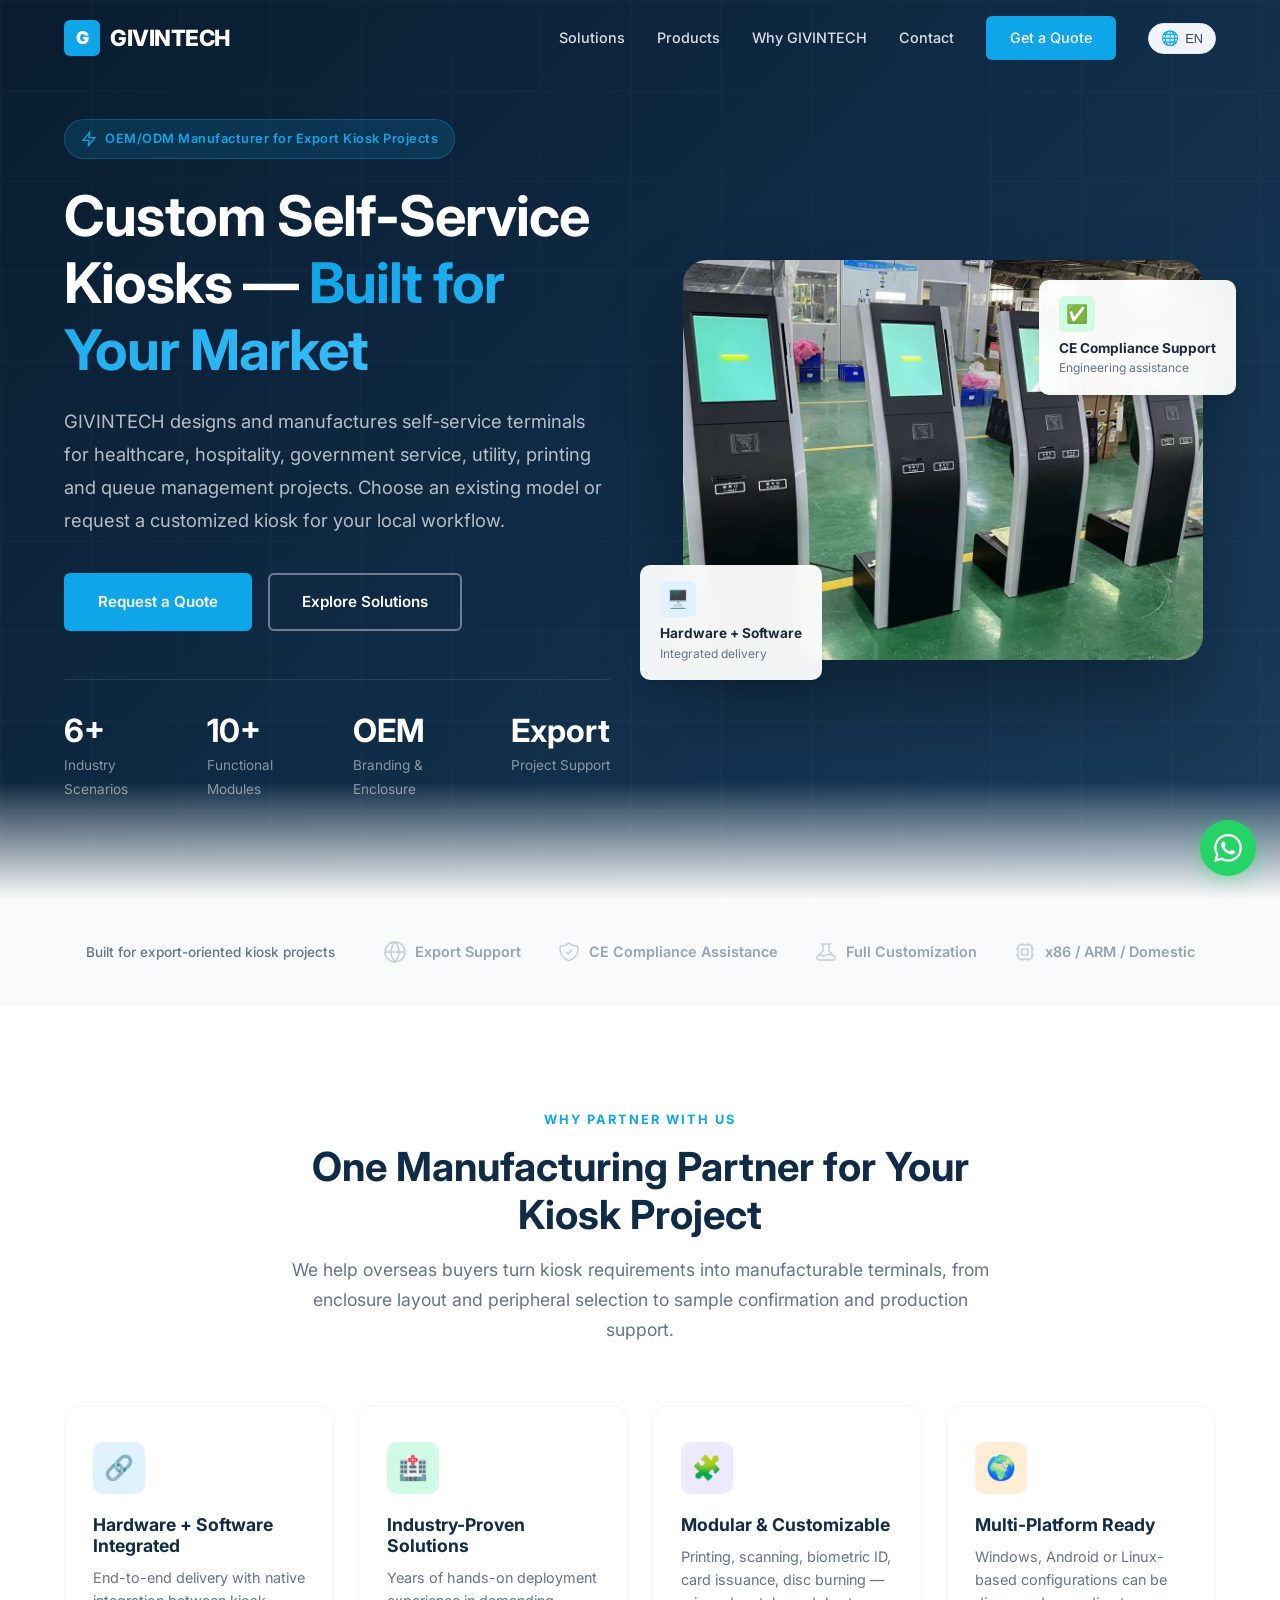
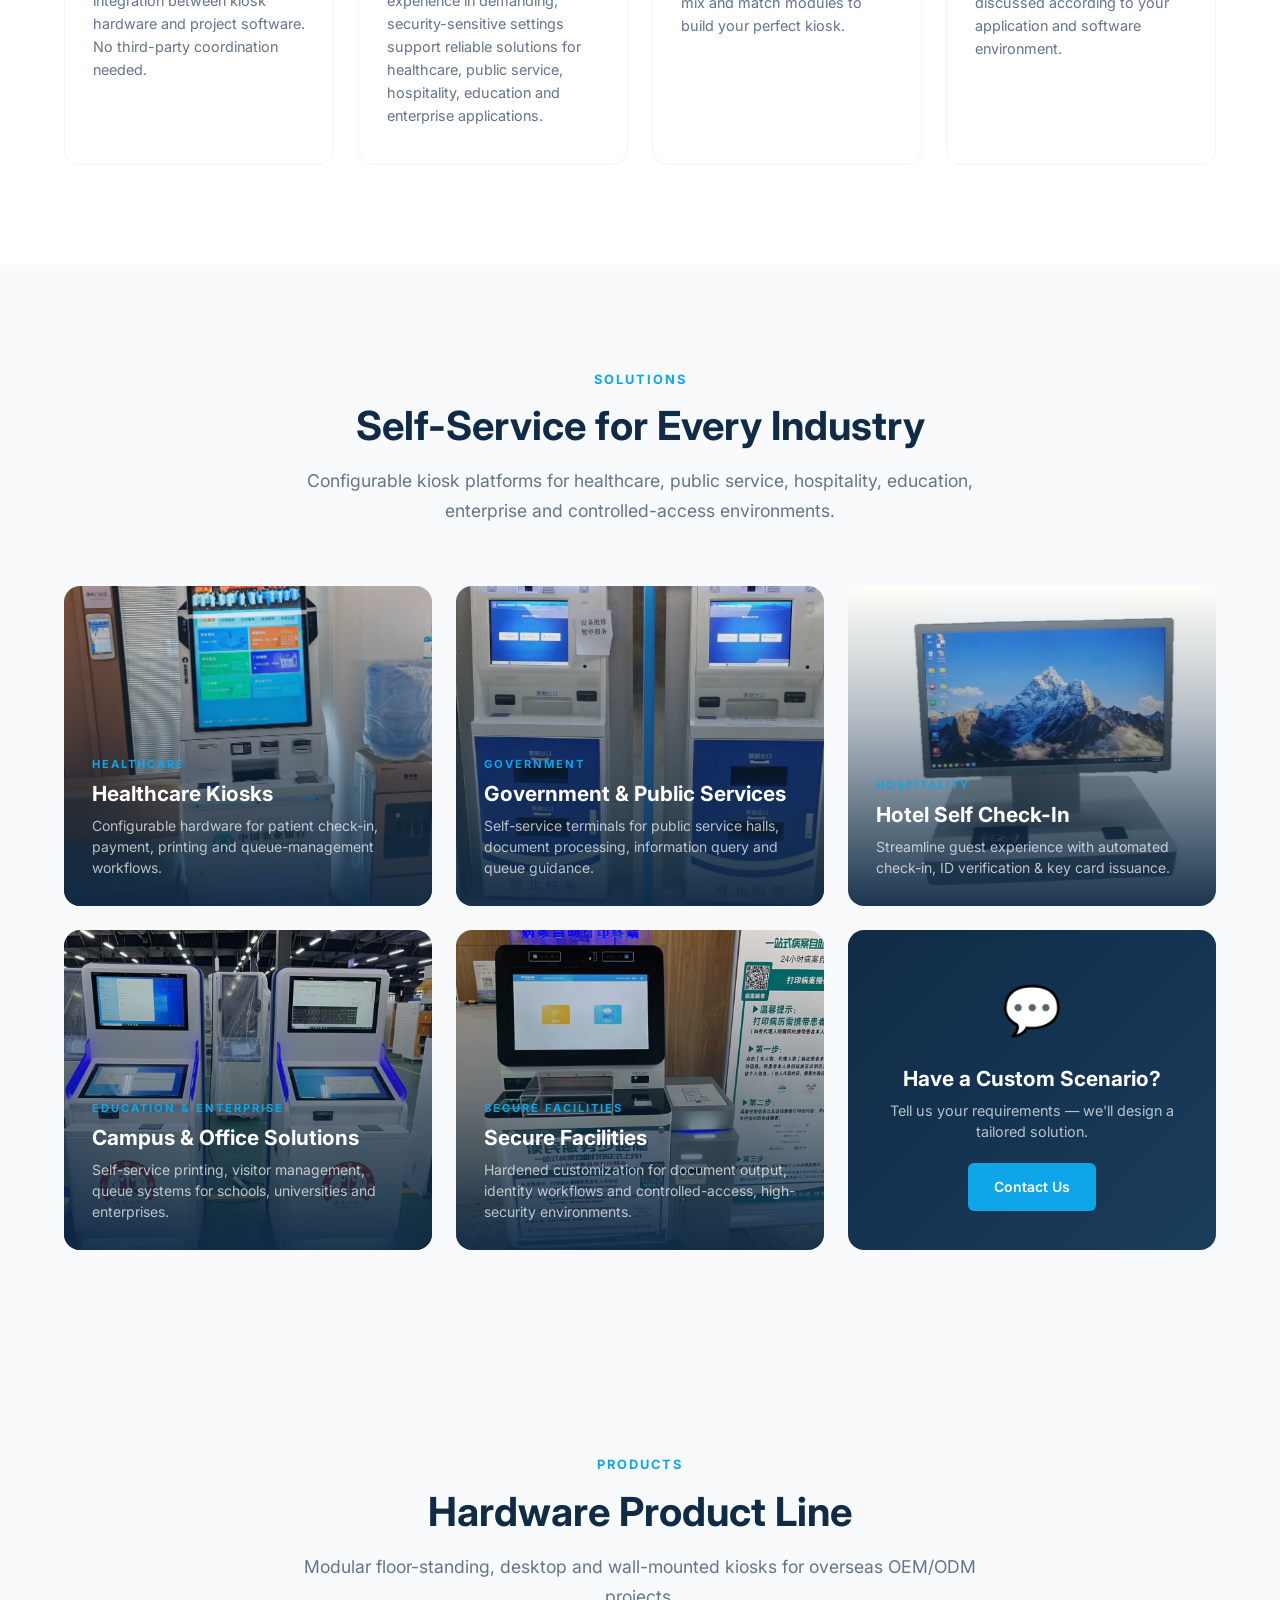
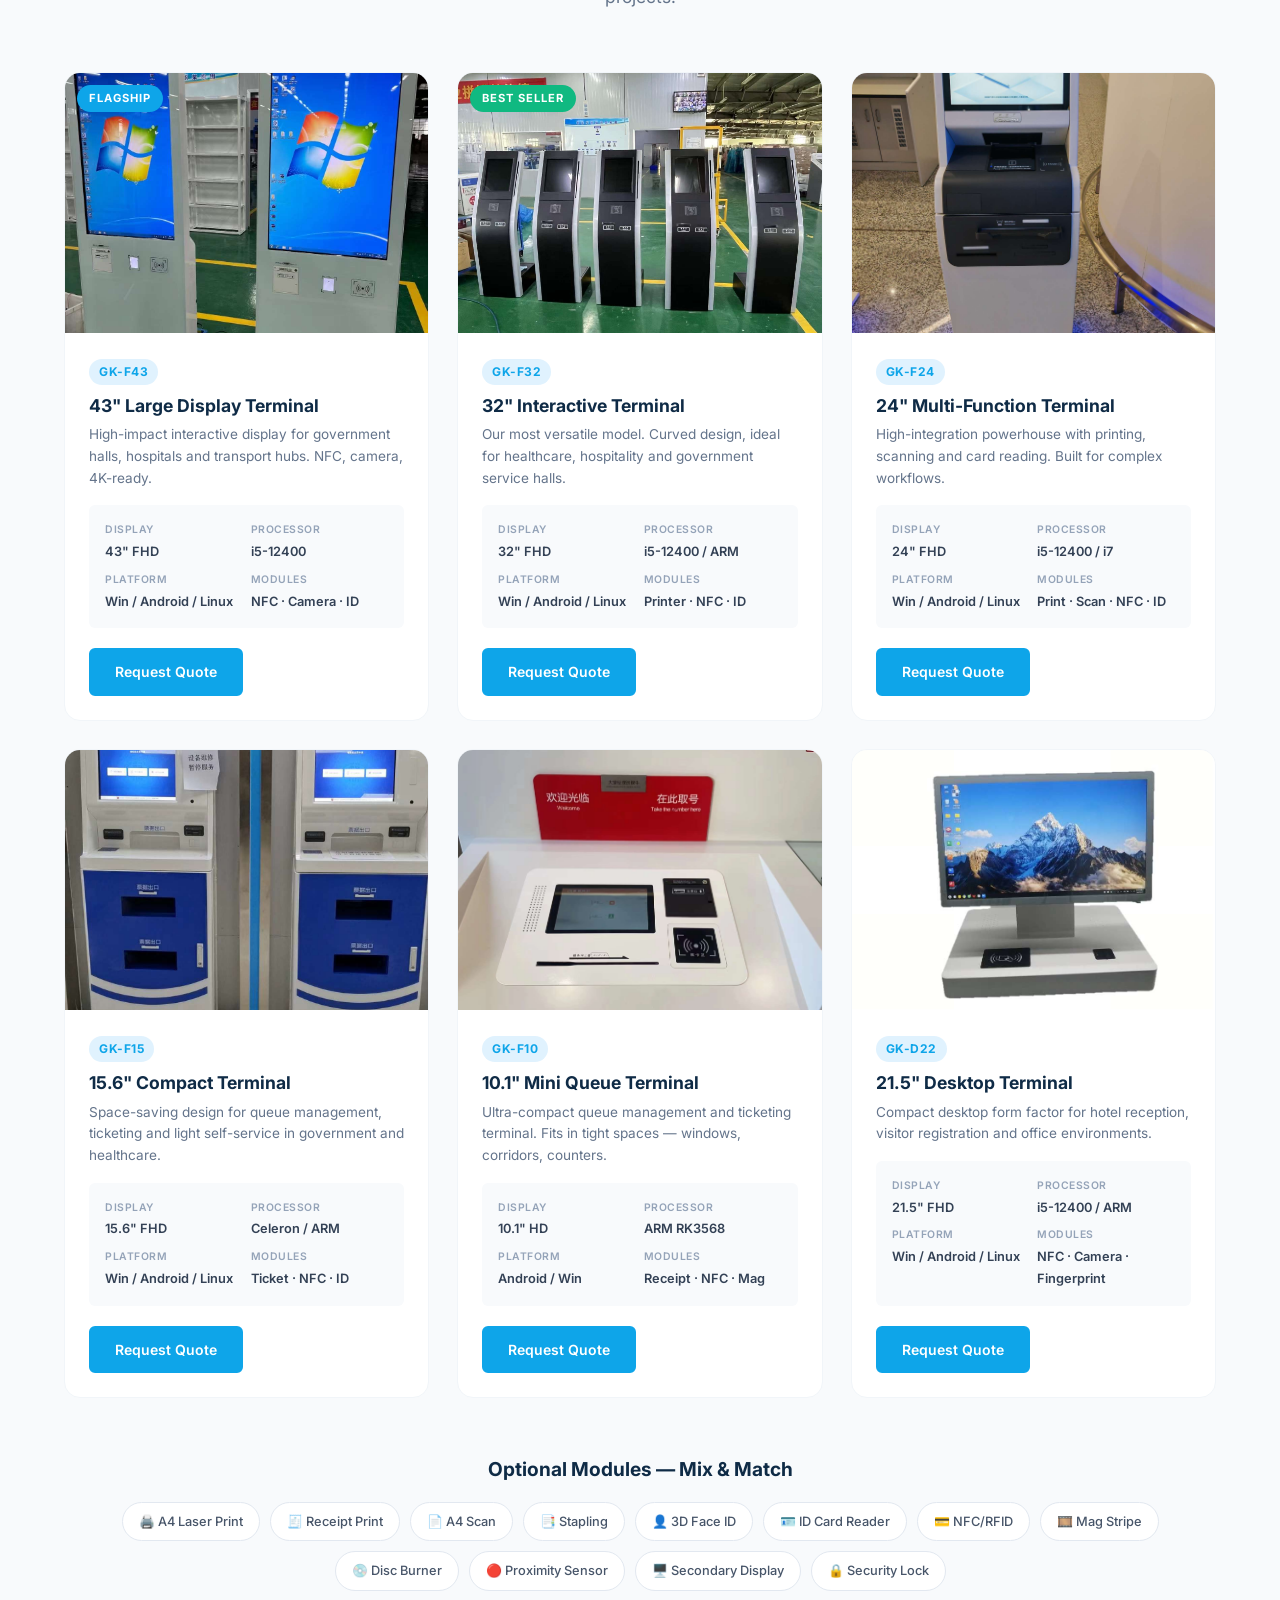
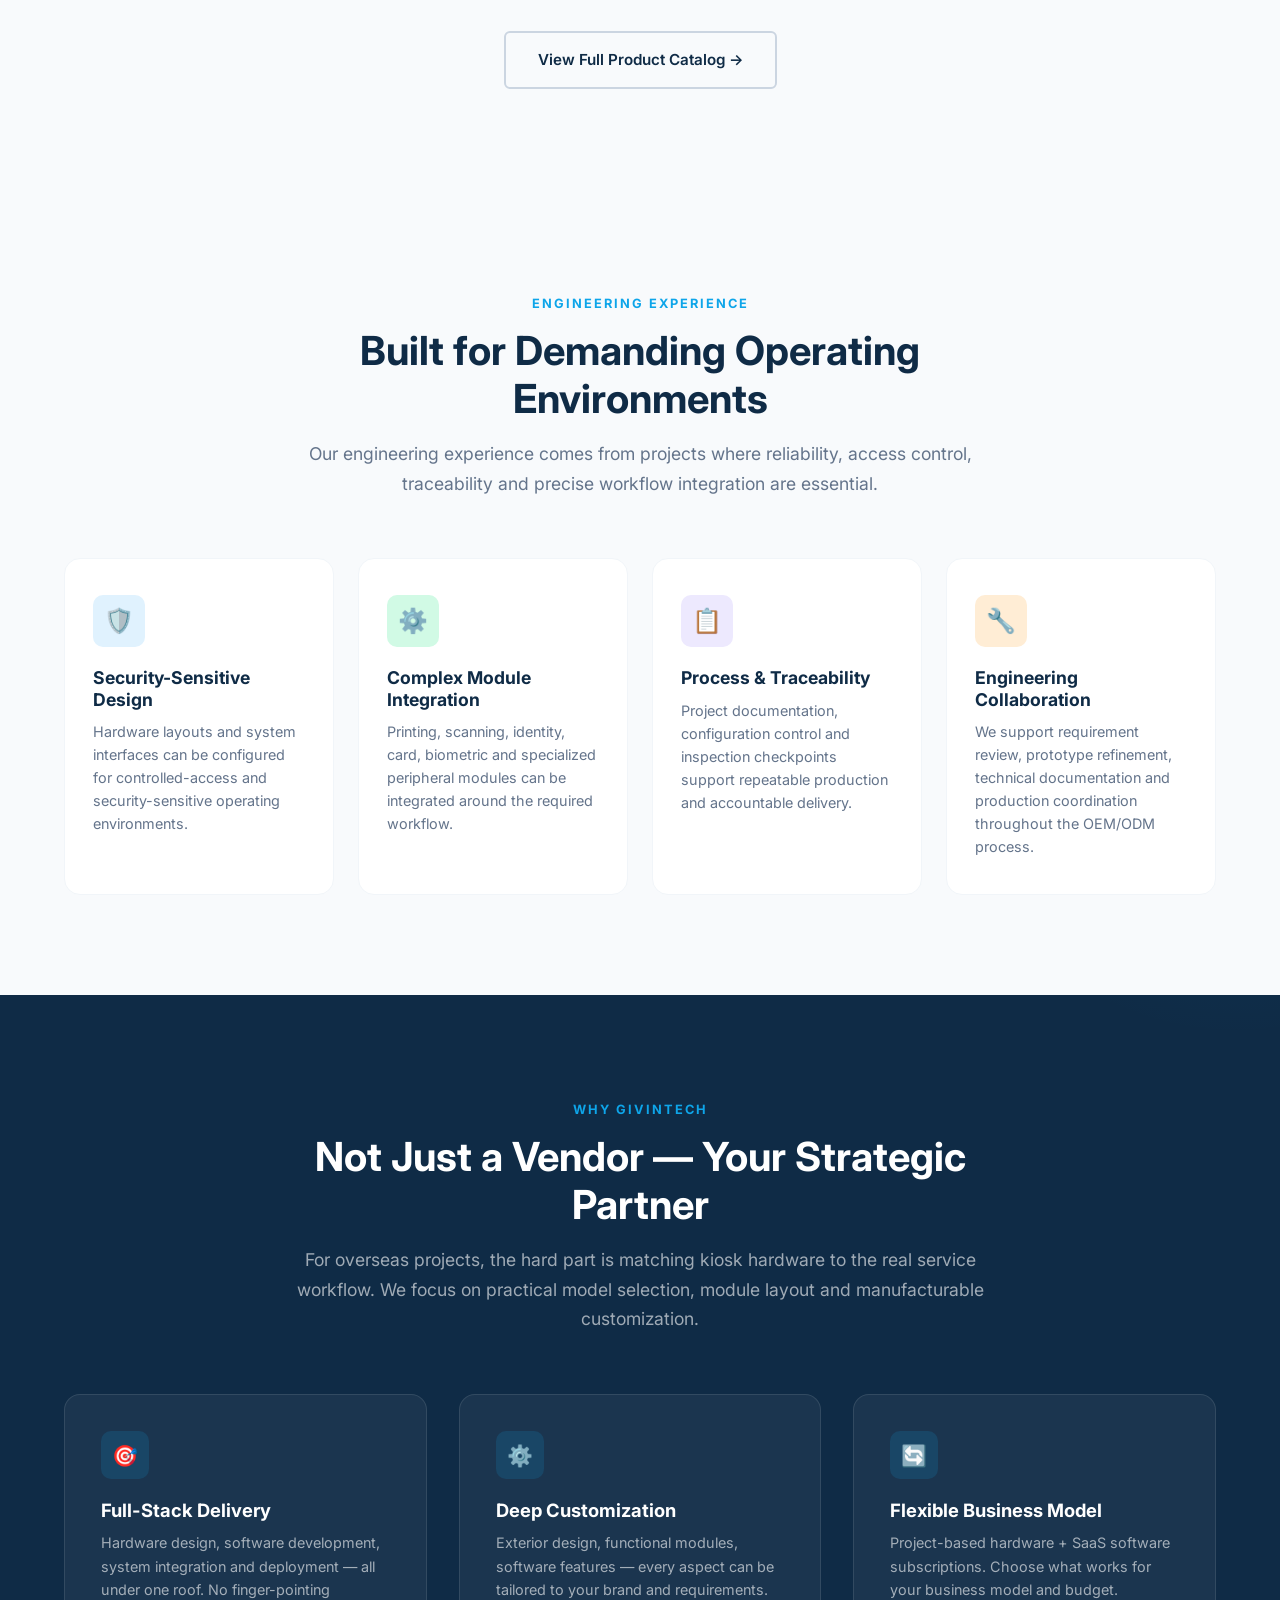
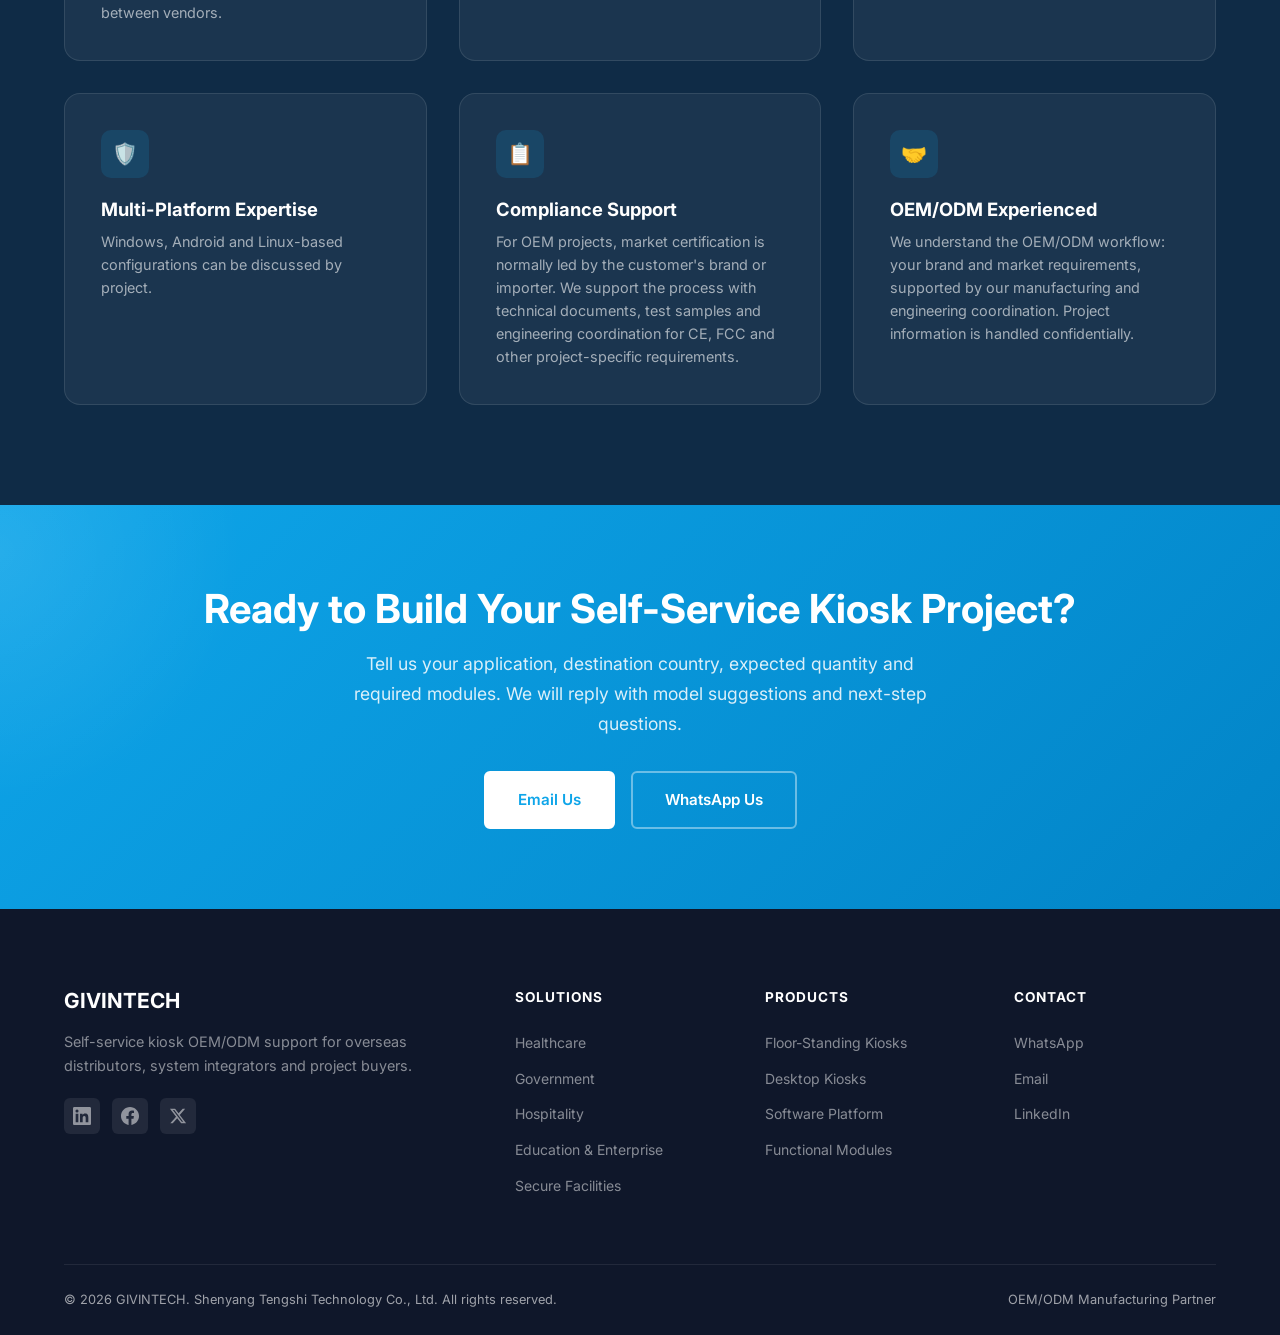
==== commit 6a0e4b4a: "Add SEO assets and refine site copy - Add schema.org Organization structured data (JSON-LD) - Add ro" ====
--- a/index.html
+++ b/index.html
@@ -13,6 +13,24 @@
   <meta property="og:description" content="Custom self-service kiosk manufacturing for overseas distributors, system integrators and project buyers.">
   <meta property="og:type" content="website">
   <meta property="og:url" content="https://givintech.com/">
+
+  <script type="application/ld+json">
+  {
+    "@context": "https://schema.org",
+    "@type": "Organization",
+    "name": "GIVINTECH",
+    "legalName": "Shenyang Tengshi Technology Co., Ltd.",
+    "url": "https://givintech.com/",
+    "logo": "https://givintech.com/images/givintech-logo.svg",
+    "email": "sales@givintech.com",
+    "contactPoint": {
+      "@type": "ContactPoint",
+      "contactType": "sales",
+      "email": "sales@givintech.com",
+      "availableLanguage": ["English", "Chinese"]
+    }
+  }
+  </script>
 
   <!-- Fonts -->
   <link rel="preconnect" href="https://fonts.googleapis.com">
@@ -88,10 +106,12 @@
             <p>Functional Modules</p>
           </div>
           <div class="hero-stat">
-            <h3>OEM</h3>\n            <p>Branding & Enclosure</p>
+          <h3>OEM</h3>
+            <p>Branding & Enclosure</p>
           </div>
           <div class="hero-stat">
-            <h3>Export</h3>\n            <p>Project Support</p>
+            <h3>Export</h3>
+            <p>Project Support</p>
           </div>
         </div>
       </div>
@@ -109,8 +129,8 @@
 
         <div class="hero-float-card card-2">
           <div class="card-icon green">✅</div>
-          <h4>CE Certified</h4>
-          <p>Quality guaranteed</p>
+          <h4>CE Compliance Support</h4>
+          <p>Engineering assistance</p>
         </div>
       </div>
     </div>
@@ -119,7 +139,7 @@
   <!-- ========== TRUST BAR ========== -->
   <section class="trust-bar">
     <div class="container">
-      <span class="trust-bar-text">Trusted by organizations across</span>
+      <span class="trust-bar-text">Built for export-oriented kiosk projects</span>
       <div class="trust-bar-items">
         <div class="trust-item">
           <svg viewBox="0 0 24 24" fill="none" stroke="currentColor" stroke-width="1.5"><circle cx="12" cy="12" r="10"/><path d="M2 12h20M12 2a15.3 15.3 0 0 1 4 10 15.3 15.3 0 0 1-4 10 15.3 15.3 0 0 1-4-10 15.3 15.3 0 0 1 4-10z"/></svg>
@@ -127,7 +147,7 @@
         </div>
         <div class="trust-item">
           <svg viewBox="0 0 24 24" fill="none" stroke="currentColor" stroke-width="1.5"><path d="M9 12l2 2 4-4m5.618-4.016A11.955 11.955 0 0112 2.944a11.955 11.955 0 01-8.618 3.04A12.02 12.02 0 003 9c0 5.591 3.824 10.29 9 11.622 5.176-1.332 9-6.03 9-11.622 0-1.042-.133-2.052-.382-3.016z"/></svg>
-          CE Compliant
+          CE Compliance Assistance
         </div>
         <div class="trust-item">
           <svg viewBox="0 0 24 24" fill="none" stroke="currentColor" stroke-width="1.5"><path d="M19.428 15.428a2 2 0 00-1.022-.547l-2.387-.477a6 6 0 00-3.86.517l-.318.158a6 6 0 01-3.86.517L6.05 15.21a2 2 0 00-1.806.547M8 4h8l-1 1v5.172a2 2 0 00.586 1.414l5 5c1.26 1.26.367 3.414-1.415 3.414H4.828c-1.782 0-2.674-2.154-1.414-3.414l5-5A2 2 0 009 10.172V5L8 4z"/></svg>
@@ -160,7 +180,7 @@
         <div class="feature-card">
           <div class="feature-icon green">🏥</div>
           <h3>Industry-Proven Solutions</h3>
-          <p>Used across healthcare, government service, hospitality, education, enterprise and high-traffic service environments.</p>
+          <p>Years of hands-on deployment experience in demanding, security-sensitive settings support reliable solutions for healthcare, public service, hospitality, education and enterprise applications.</p>
         </div>
 
         <div class="feature-card">
@@ -184,7 +204,7 @@
       <div class="section-header">
         <span class="label" data-i18n="solutions_label">Solutions</span>
         <h2>Self-Service for Every Industry</h2>
-        <p data-i18n="features_desc">From hospital corridors to government halls, from hotel lobbies to controlled facilities — we build kiosks that fit your world.</p>
+        <p data-i18n="features_desc">Configurable kiosk platforms for healthcare, public service, hospitality, education, enterprise and controlled-access environments.</p>
       </div>
 
       <div class="solutions-grid">
@@ -193,7 +213,7 @@
           <div class="solution-card-overlay">
             <span class="card-label">Healthcare</span>
             <h3>Healthcare Kiosks</h3>
-            <p>Patient check-in, payment, printing & queue management — reduce wait times by up to 60%.</p>
+            <p>Configurable hardware for patient check-in, payment, printing and queue-management workflows.</p>
           </div>
           <div class="card-arrow">
             <svg width="18" height="18" viewBox="0 0 24 24" fill="none" stroke="currentColor" stroke-width="2"><path d="M5 12h14M12 5l7 7-7 7"/></svg>
@@ -237,11 +257,11 @@
         </a>
 
         <a href="solutions/defense.html" class="solution-card">
-          <img src="images/products/GK-F24-04.jpg" alt="Secure Facilities and secure facility kiosk" loading="lazy">
+          <img src="images/products/GK-F24-04.jpg" alt="GK-F24 24 inch kiosk for controlled-access facilities" loading="lazy">
           <div class="solution-card-overlay">
             <span class="card-label">Secure Facilities</span>
             <h3>Secure Facilities</h3>
-            <p>Secure document output control, trusted printing systems with domestic platform support.</p>
+            <p>Hardened customization for document output, identity workflows and controlled-access, high-security environments.</p>
           </div>
           <div class="card-arrow">
             <svg width="18" height="18" viewBox="0 0 24 24" fill="none" stroke="currentColor" stroke-width="2"><path d="M5 12h14M12 5l7 7-7 7"/></svg>
@@ -417,6 +437,23 @@
     </div>
   </section>
 
+  <!-- ========== ENGINEERING EXPERIENCE ========== -->
+  <section class="section" aria-labelledby="engineering-experience-title" style="background: var(--gray-50);">
+    <div class="container">
+      <div class="section-header">
+        <span class="label">Engineering Experience</span>
+        <h2 id="engineering-experience-title">Built for Demanding Operating Environments</h2>
+        <p>Our engineering experience comes from projects where reliability, access control, traceability and precise workflow integration are essential.</p>
+      </div>
+      <div class="features-grid">
+        <div class="feature-card"><div class="feature-icon blue">🛡️</div><h3>Security-Sensitive Design</h3><p>Hardware layouts and system interfaces can be configured for controlled-access and security-sensitive operating environments.</p></div>
+        <div class="feature-card"><div class="feature-icon green">⚙️</div><h3>Complex Module Integration</h3><p>Printing, scanning, identity, card, biometric and specialized peripheral modules can be integrated around the required workflow.</p></div>
+        <div class="feature-card"><div class="feature-icon purple">📋</div><h3>Process & Traceability</h3><p>Project documentation, configuration control and inspection checkpoints support repeatable production and accountable delivery.</p></div>
+        <div class="feature-card"><div class="feature-icon orange">🔧</div><h3>Engineering Collaboration</h3><p>We support requirement review, prototype refinement, technical documentation and production coordination throughout the OEM/ODM process.</p></div>
+      </div>
+    </div>
+  </section>
+
   <!-- ========== WHY GIVINTECH ========== -->
   <section class="section why-section" id="why">
     <div class="container">
@@ -454,13 +491,13 @@
         <div class="why-card">
           <div class="why-card-icon">📋</div>
           <h3>Compliance Support</h3>
-          <p>Certification and compliance documents can be discussed according to your target market and project requirements.</p>
+          <p>For OEM projects, market certification is normally led by the customer's brand or importer. We support the process with technical documents, test samples and engineering coordination for CE, FCC and other project-specific requirements.</p>
         </div>
 
         <div class="why-card">
           <div class="why-card-icon">🤝</div>
           <h3>OEM/ODM Experienced</h3>
-          <p>We understand the OEM/ODM workflow. Your brand, your customers, our manufacturing expertise. Confidentiality guaranteed.</p>
+          <p>We understand the OEM/ODM workflow: your brand and market requirements, supported by our manufacturing and engineering coordination. Project information is handled confidentially.</p>
         </div>
       </div>
     </div>
@@ -542,6 +579,3 @@
 </body>
 </html>
 
-
-
-
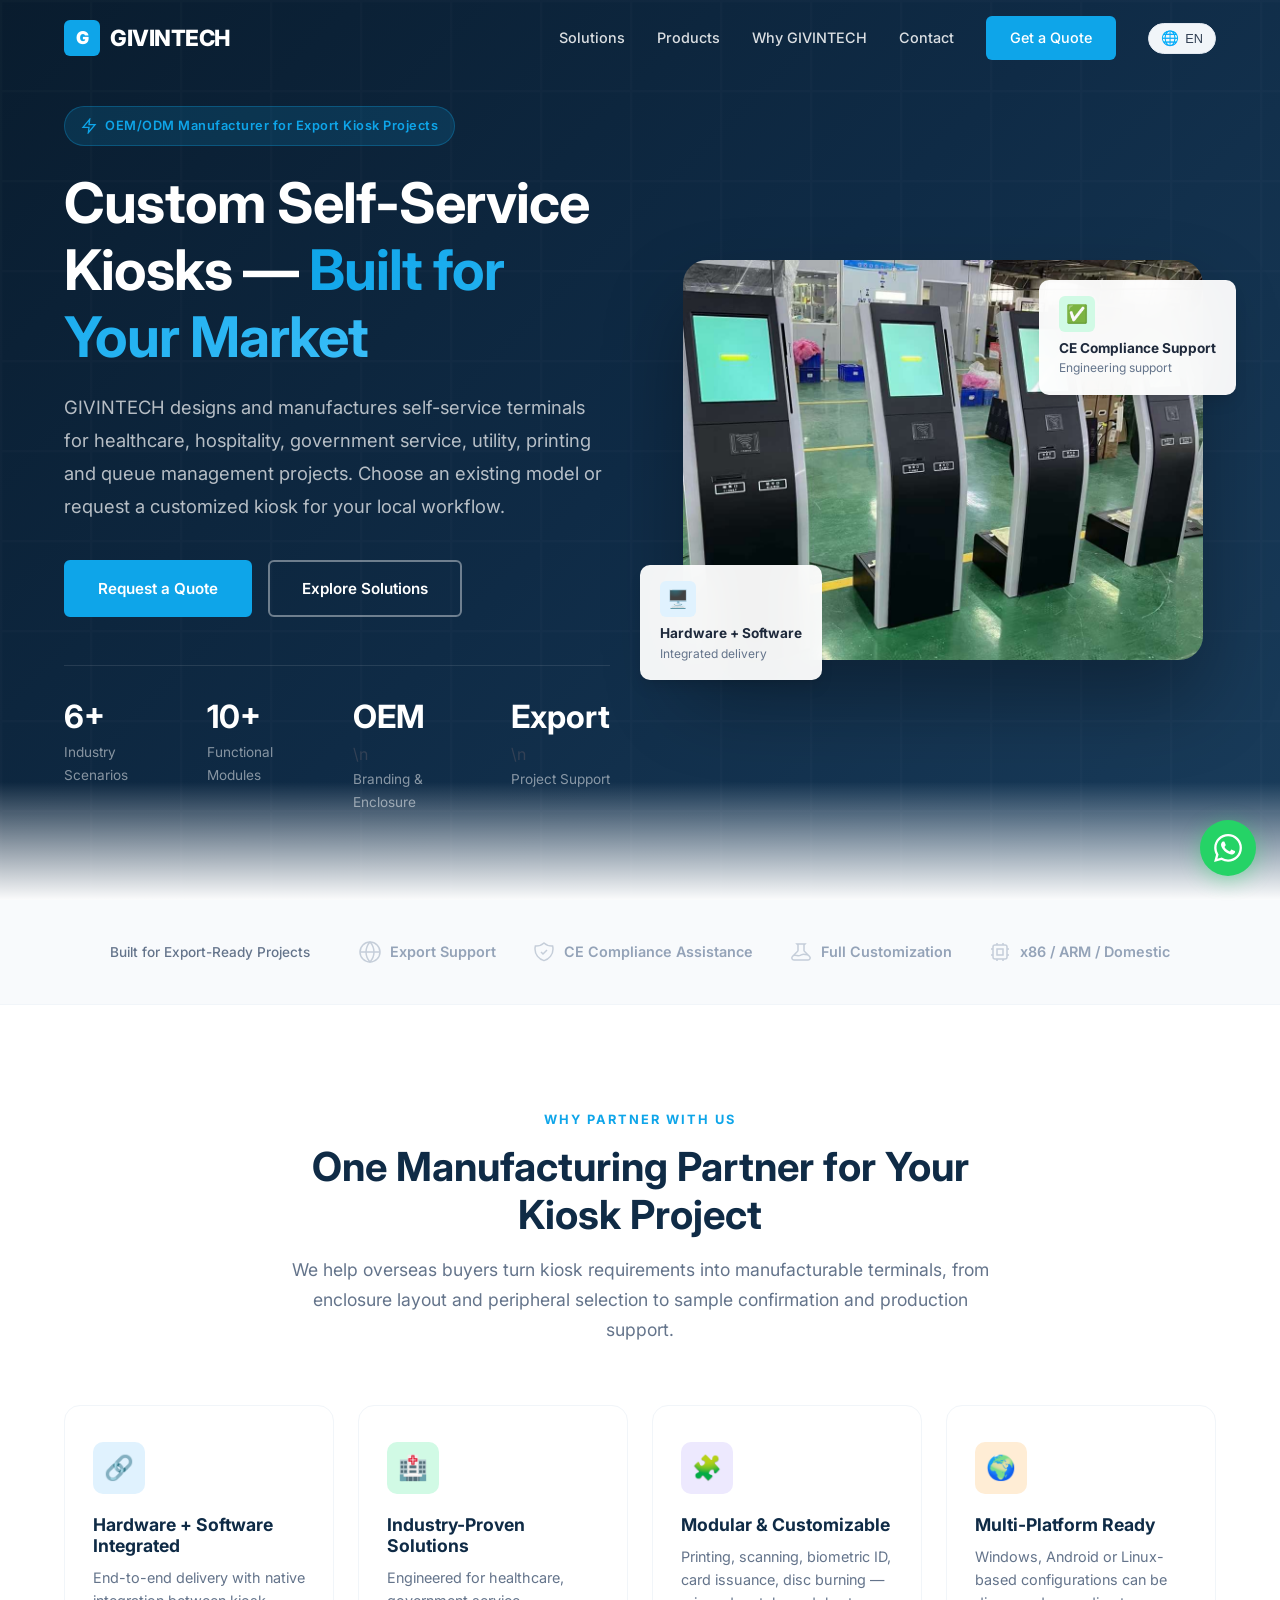
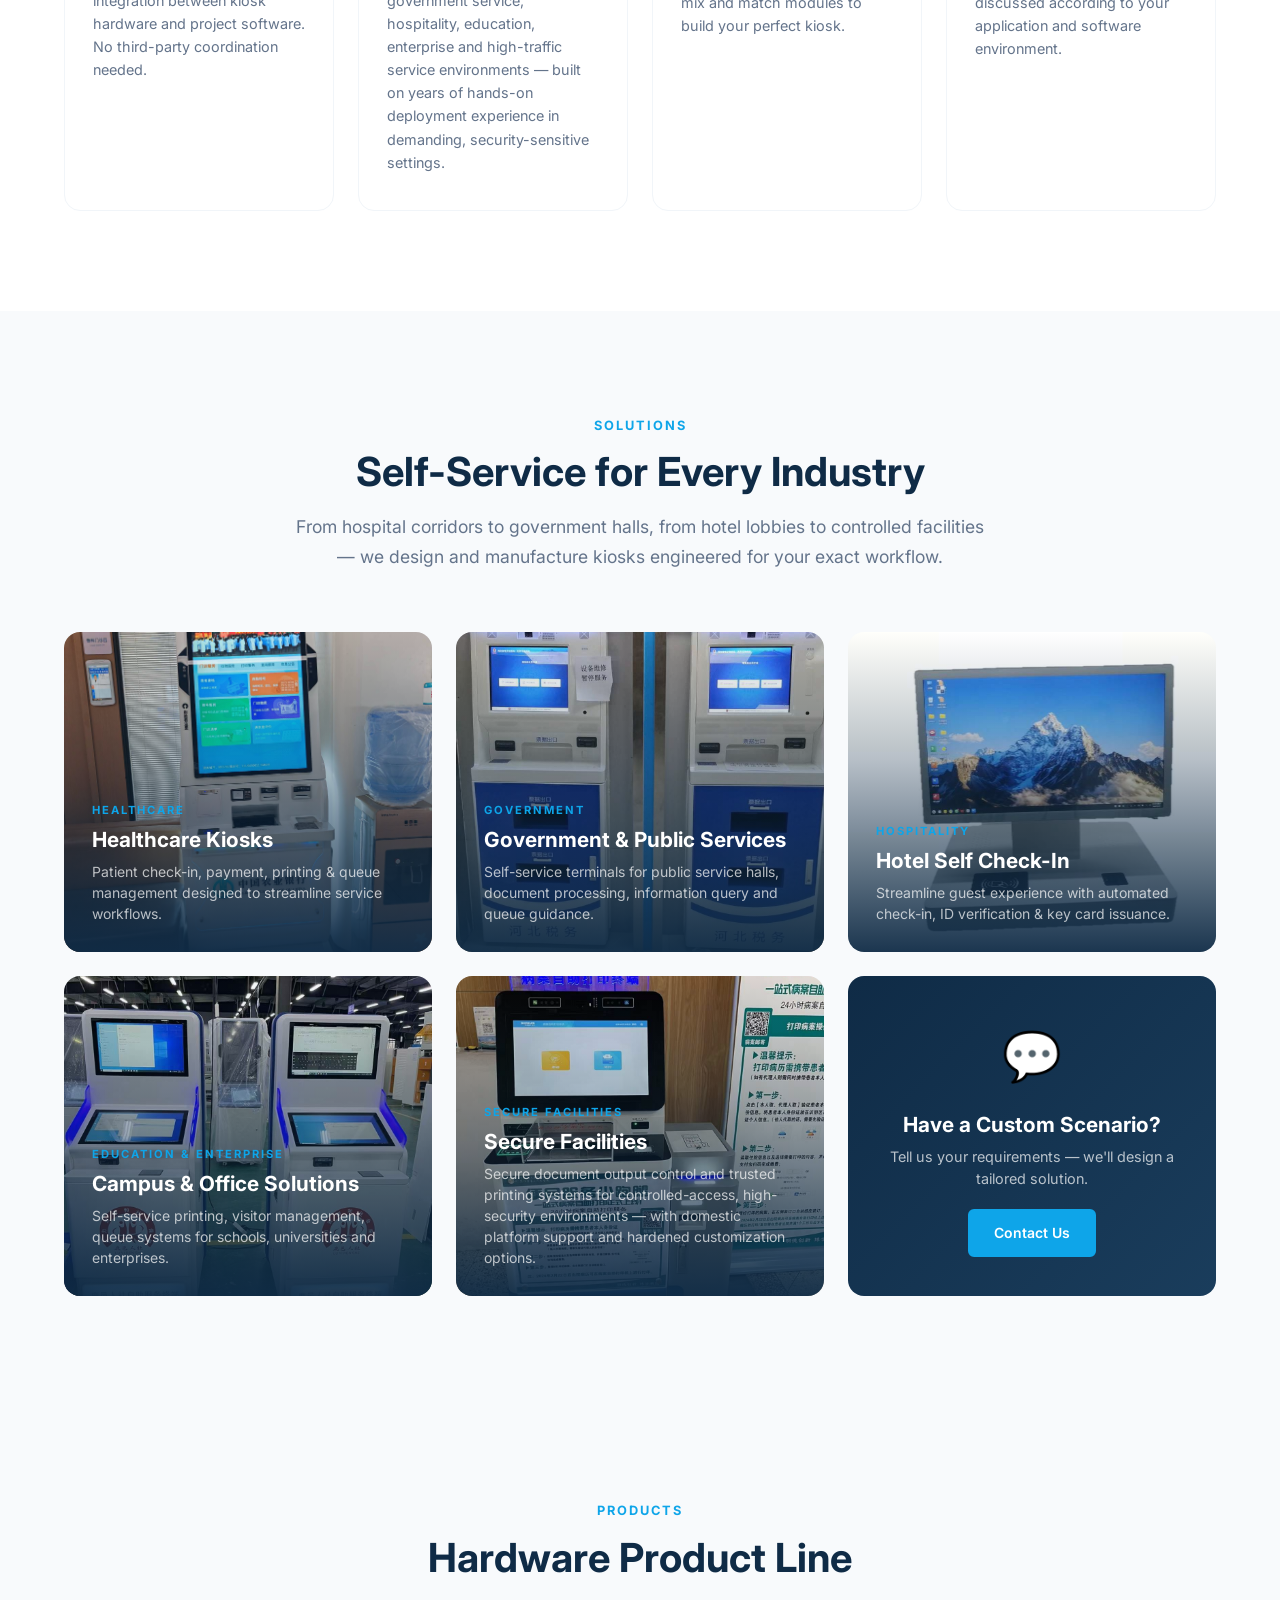
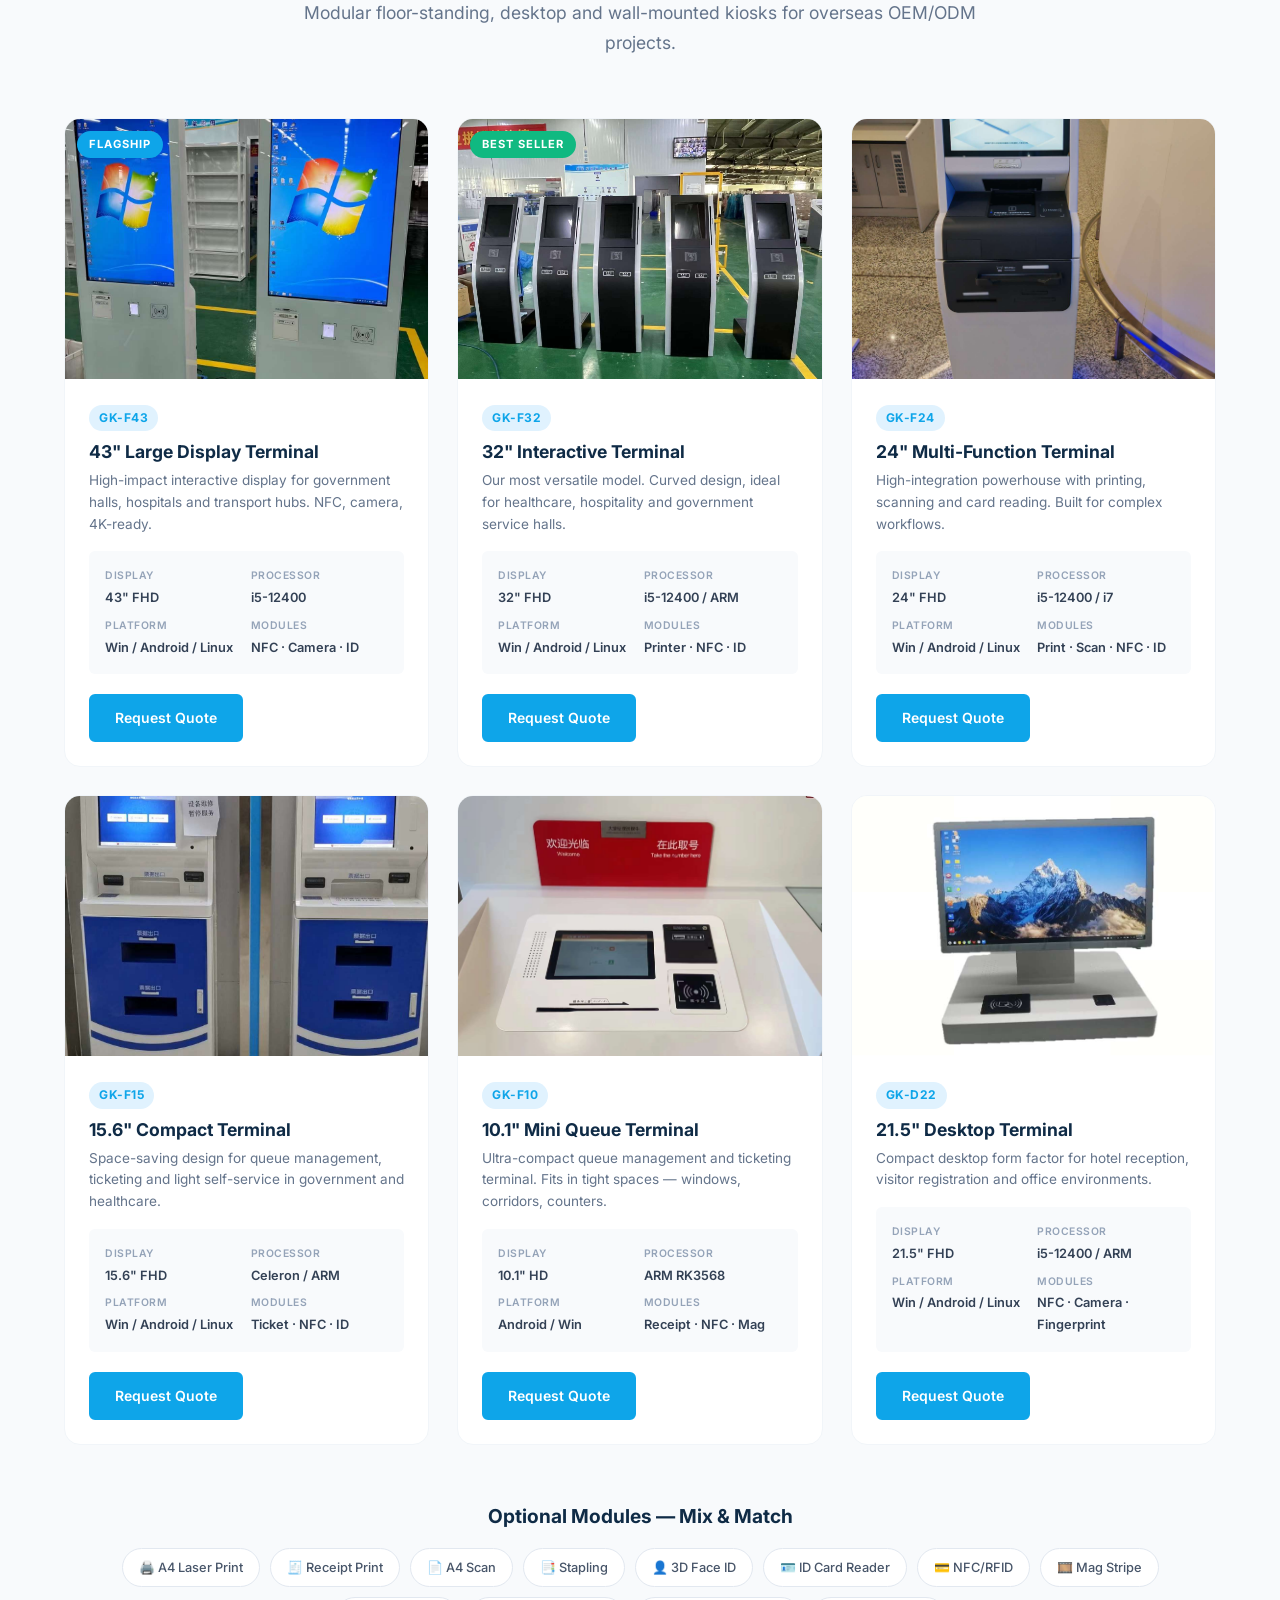
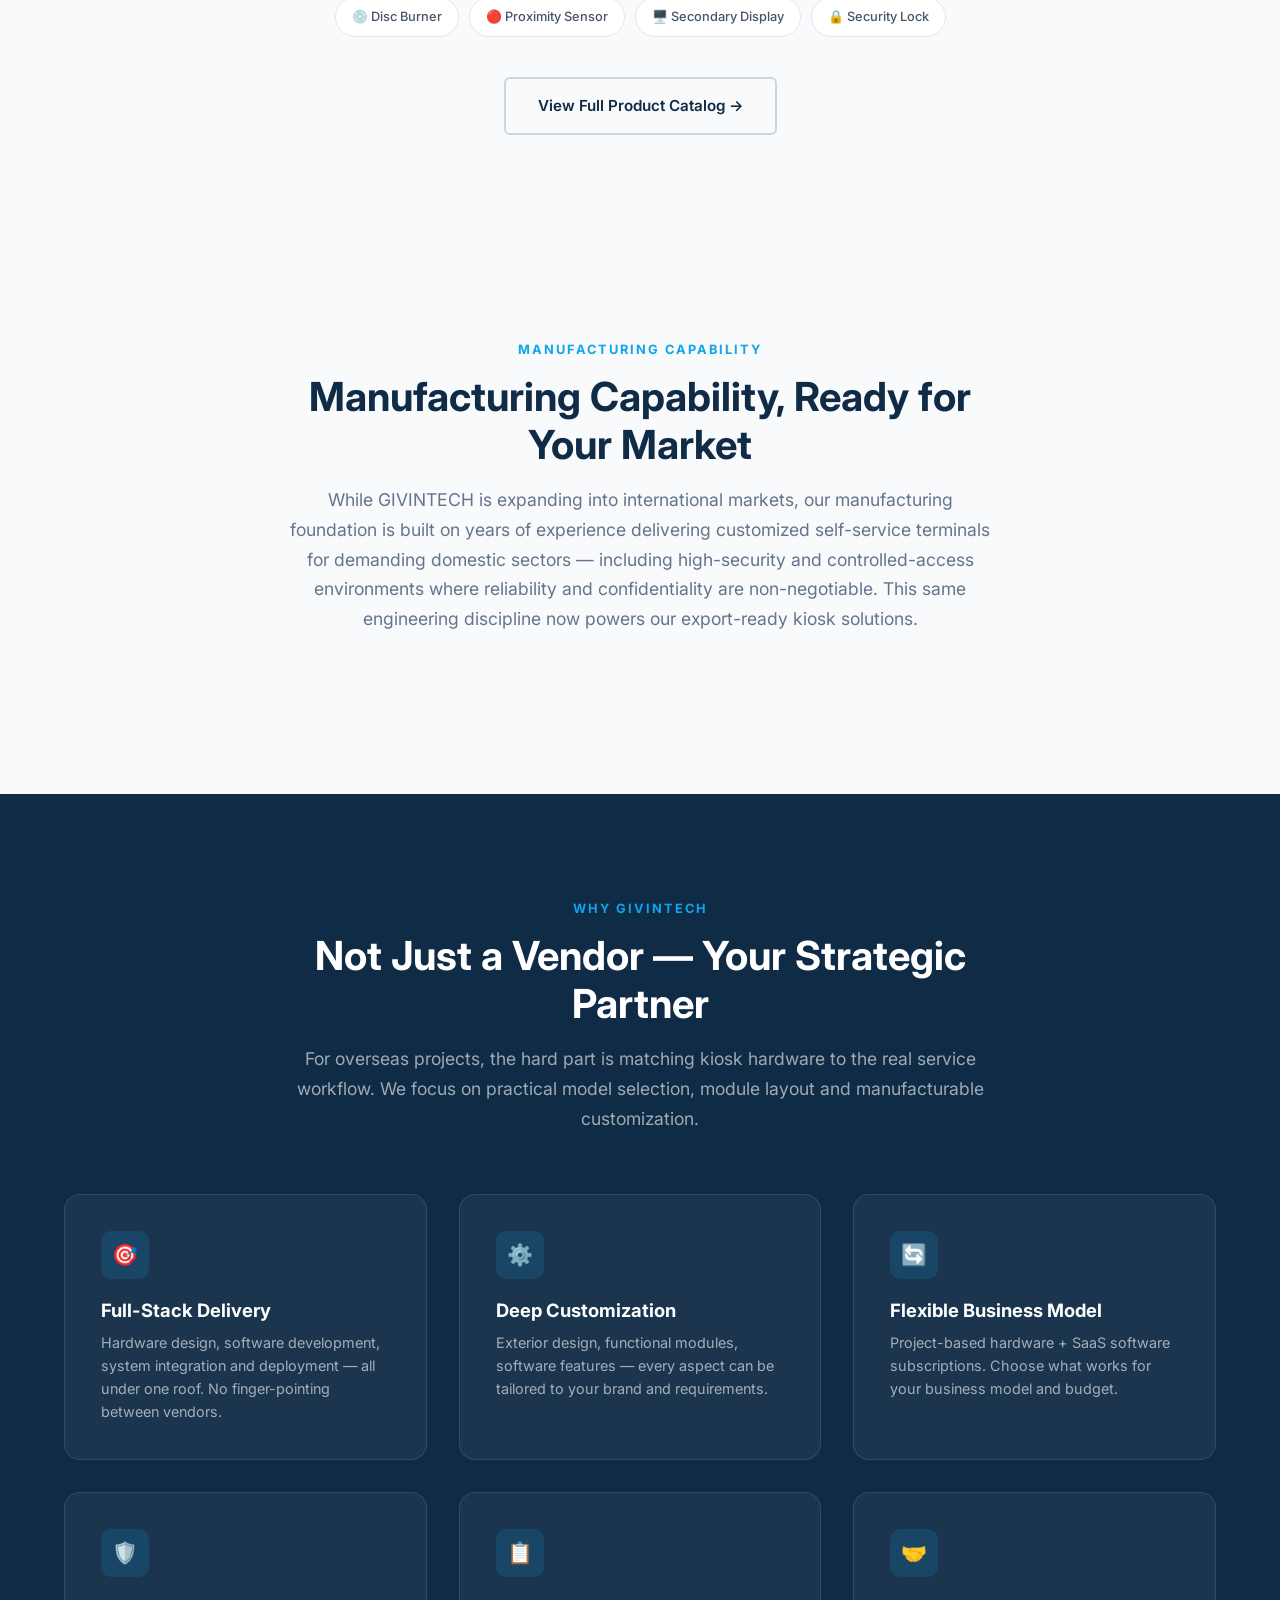
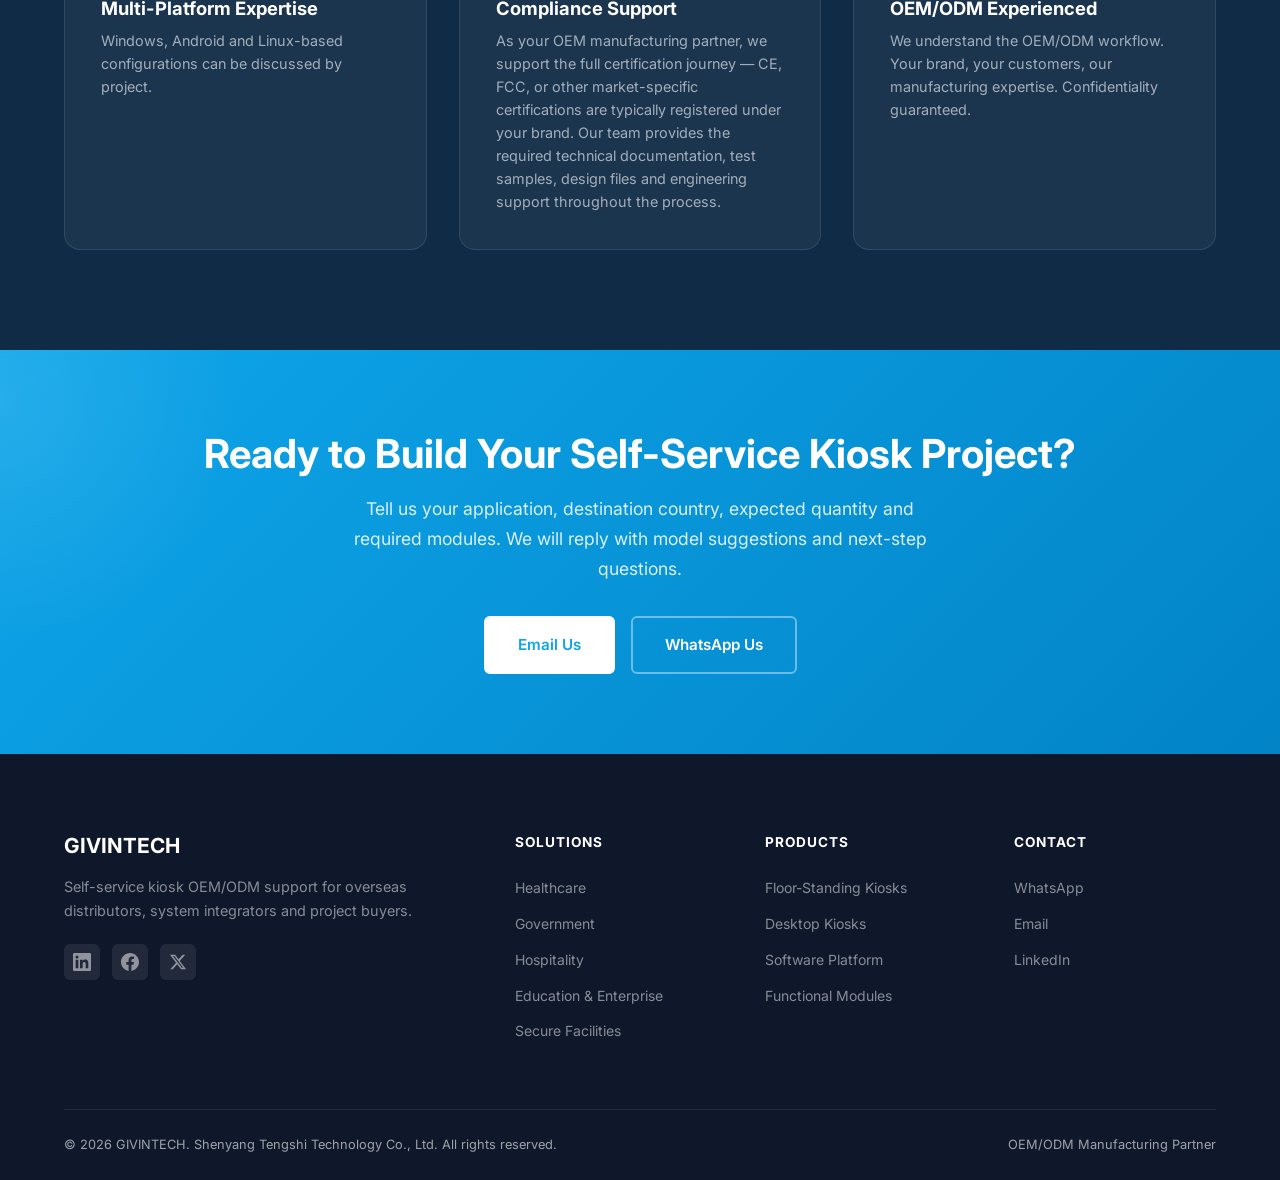
==== commit eb8142c7: "Update website copy and SEO metadata" ====
--- a/index.html
+++ b/index.html
@@ -21,14 +21,9 @@
     "name": "GIVINTECH",
     "legalName": "Shenyang Tengshi Technology Co., Ltd.",
     "url": "https://givintech.com/",
-    "logo": "https://givintech.com/images/givintech-logo.svg",
+    "logo": "https://givintech.com/images/products/GK-F32-02.jpg",
     "email": "sales@givintech.com",
-    "contactPoint": {
-      "@type": "ContactPoint",
-      "contactType": "sales",
-      "email": "sales@givintech.com",
-      "availableLanguage": ["English", "Chinese"]
-    }
+    "description": "OEM/ODM manufacturer of customized self-service kiosks for international project buyers."
   }
   </script>
 
@@ -106,12 +101,10 @@
             <p>Functional Modules</p>
           </div>
           <div class="hero-stat">
-          <h3>OEM</h3>
-            <p>Branding & Enclosure</p>
+            <h3>OEM</h3>\n            <p>Branding & Enclosure</p>
           </div>
           <div class="hero-stat">
-            <h3>Export</h3>
-            <p>Project Support</p>
+            <h3>Export</h3>\n            <p>Project Support</p>
           </div>
         </div>
       </div>
@@ -130,7 +123,7 @@
         <div class="hero-float-card card-2">
           <div class="card-icon green">✅</div>
           <h4>CE Compliance Support</h4>
-          <p>Engineering assistance</p>
+          <p>Engineering support</p>
         </div>
       </div>
     </div>
@@ -139,7 +132,7 @@
   <!-- ========== TRUST BAR ========== -->
   <section class="trust-bar">
     <div class="container">
-      <span class="trust-bar-text">Built for export-oriented kiosk projects</span>
+      <span class="trust-bar-text">Built for Export-Ready Projects</span>
       <div class="trust-bar-items">
         <div class="trust-item">
           <svg viewBox="0 0 24 24" fill="none" stroke="currentColor" stroke-width="1.5"><circle cx="12" cy="12" r="10"/><path d="M2 12h20M12 2a15.3 15.3 0 0 1 4 10 15.3 15.3 0 0 1-4 10 15.3 15.3 0 0 1-4-10 15.3 15.3 0 0 1 4-10z"/></svg>
@@ -180,7 +173,7 @@
         <div class="feature-card">
           <div class="feature-icon green">🏥</div>
           <h3>Industry-Proven Solutions</h3>
-          <p>Years of hands-on deployment experience in demanding, security-sensitive settings support reliable solutions for healthcare, public service, hospitality, education and enterprise applications.</p>
+          <p>Engineered for healthcare, government service, hospitality, education, enterprise and high-traffic service environments — built on years of hands-on deployment experience in demanding, security-sensitive settings.</p>
         </div>
 
         <div class="feature-card">
@@ -204,7 +197,7 @@
       <div class="section-header">
         <span class="label" data-i18n="solutions_label">Solutions</span>
         <h2>Self-Service for Every Industry</h2>
-        <p data-i18n="features_desc">Configurable kiosk platforms for healthcare, public service, hospitality, education, enterprise and controlled-access environments.</p>
+        <p data-i18n="features_desc">From hospital corridors to government halls, from hotel lobbies to controlled facilities — we design and manufacture kiosks engineered for your exact workflow.</p>
       </div>
 
       <div class="solutions-grid">
@@ -213,7 +206,7 @@
           <div class="solution-card-overlay">
             <span class="card-label">Healthcare</span>
             <h3>Healthcare Kiosks</h3>
-            <p>Configurable hardware for patient check-in, payment, printing and queue-management workflows.</p>
+            <p>Patient check-in, payment, printing & queue management designed to streamline service workflows.</p>
           </div>
           <div class="card-arrow">
             <svg width="18" height="18" viewBox="0 0 24 24" fill="none" stroke="currentColor" stroke-width="2"><path d="M5 12h14M12 5l7 7-7 7"/></svg>
@@ -257,11 +250,11 @@
         </a>
 
         <a href="solutions/defense.html" class="solution-card">
-          <img src="images/products/GK-F24-04.jpg" alt="GK-F24 24 inch kiosk for controlled-access facilities" loading="lazy">
+          <img src="images/products/GK-F24-04.jpg" alt="Secure Facilities and secure facility kiosk" loading="lazy">
           <div class="solution-card-overlay">
             <span class="card-label">Secure Facilities</span>
             <h3>Secure Facilities</h3>
-            <p>Hardened customization for document output, identity workflows and controlled-access, high-security environments.</p>
+            <p>Secure document output control and trusted printing systems for controlled-access, high-security environments — with domestic platform support and hardened customization options.</p>
           </div>
           <div class="card-arrow">
             <svg width="18" height="18" viewBox="0 0 24 24" fill="none" stroke="currentColor" stroke-width="2"><path d="M5 12h14M12 5l7 7-7 7"/></svg>
@@ -437,19 +430,13 @@
     </div>
   </section>
 
-  <!-- ========== ENGINEERING EXPERIENCE ========== -->
-  <section class="section" aria-labelledby="engineering-experience-title" style="background: var(--gray-50);">
+  <!-- ========== MANUFACTURING CAPABILITY ========== -->
+  <section class="section" aria-labelledby="manufacturing-capability-title" style="background: var(--gray-50);">
     <div class="container">
       <div class="section-header">
-        <span class="label">Engineering Experience</span>
-        <h2 id="engineering-experience-title">Built for Demanding Operating Environments</h2>
-        <p>Our engineering experience comes from projects where reliability, access control, traceability and precise workflow integration are essential.</p>
-      </div>
-      <div class="features-grid">
-        <div class="feature-card"><div class="feature-icon blue">🛡️</div><h3>Security-Sensitive Design</h3><p>Hardware layouts and system interfaces can be configured for controlled-access and security-sensitive operating environments.</p></div>
-        <div class="feature-card"><div class="feature-icon green">⚙️</div><h3>Complex Module Integration</h3><p>Printing, scanning, identity, card, biometric and specialized peripheral modules can be integrated around the required workflow.</p></div>
-        <div class="feature-card"><div class="feature-icon purple">📋</div><h3>Process & Traceability</h3><p>Project documentation, configuration control and inspection checkpoints support repeatable production and accountable delivery.</p></div>
-        <div class="feature-card"><div class="feature-icon orange">🔧</div><h3>Engineering Collaboration</h3><p>We support requirement review, prototype refinement, technical documentation and production coordination throughout the OEM/ODM process.</p></div>
+        <span class="label">Manufacturing Capability</span>
+        <h2 id="manufacturing-capability-title">Manufacturing Capability, Ready for Your Market</h2>
+        <p>While GIVINTECH is expanding into international markets, our manufacturing foundation is built on years of experience delivering customized self-service terminals for demanding domestic sectors — including high-security and controlled-access environments where reliability and confidentiality are non-negotiable. This same engineering discipline now powers our export-ready kiosk solutions.</p>
       </div>
     </div>
   </section>
@@ -491,13 +478,13 @@
         <div class="why-card">
           <div class="why-card-icon">📋</div>
           <h3>Compliance Support</h3>
-          <p>For OEM projects, market certification is normally led by the customer's brand or importer. We support the process with technical documents, test samples and engineering coordination for CE, FCC and other project-specific requirements.</p>
+          <p>As your OEM manufacturing partner, we support the full certification journey — CE, FCC, or other market-specific certifications are typically registered under your brand. Our team provides the required technical documentation, test samples, design files and engineering support throughout the process.</p>
         </div>
 
         <div class="why-card">
           <div class="why-card-icon">🤝</div>
           <h3>OEM/ODM Experienced</h3>
-          <p>We understand the OEM/ODM workflow: your brand and market requirements, supported by our manufacturing and engineering coordination. Project information is handled confidentially.</p>
+          <p>We understand the OEM/ODM workflow. Your brand, your customers, our manufacturing expertise. Confidentiality guaranteed.</p>
         </div>
       </div>
     </div>
@@ -579,3 +566,6 @@
 </body>
 </html>
 
+
+
+
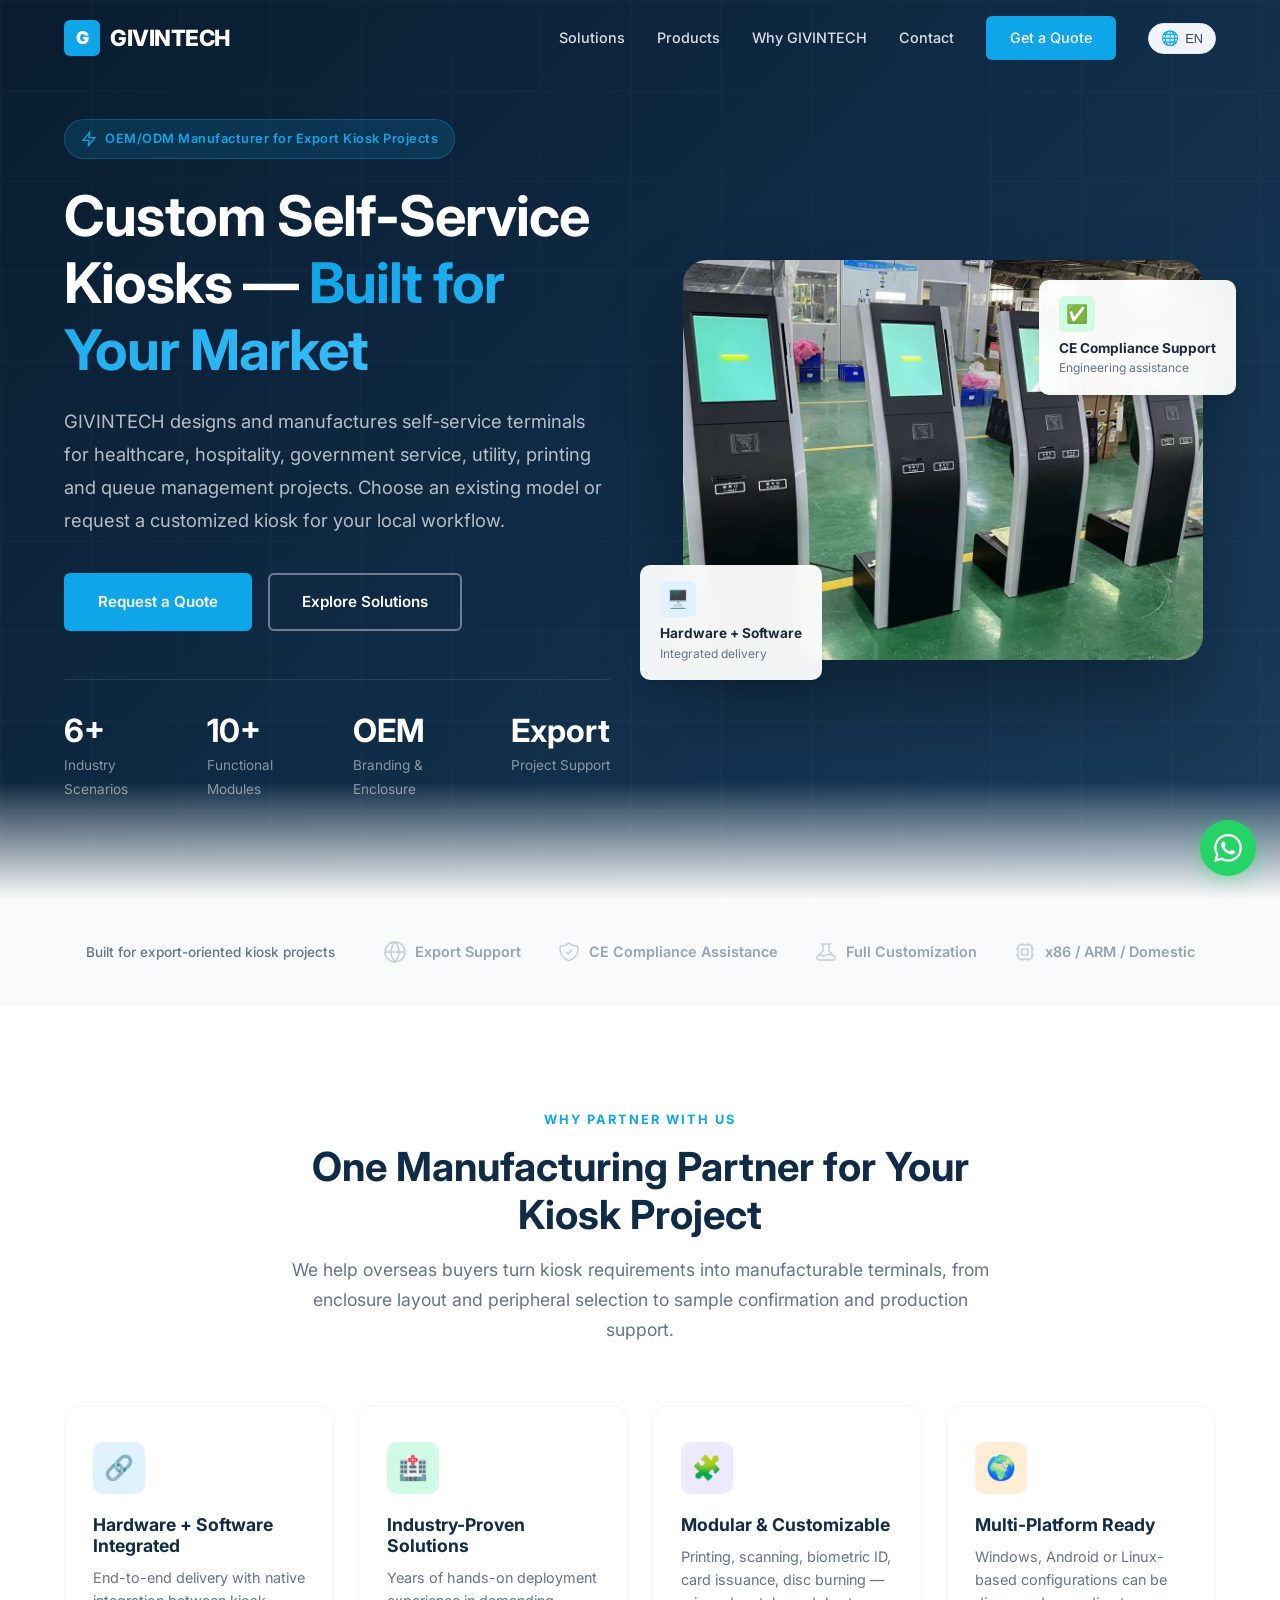
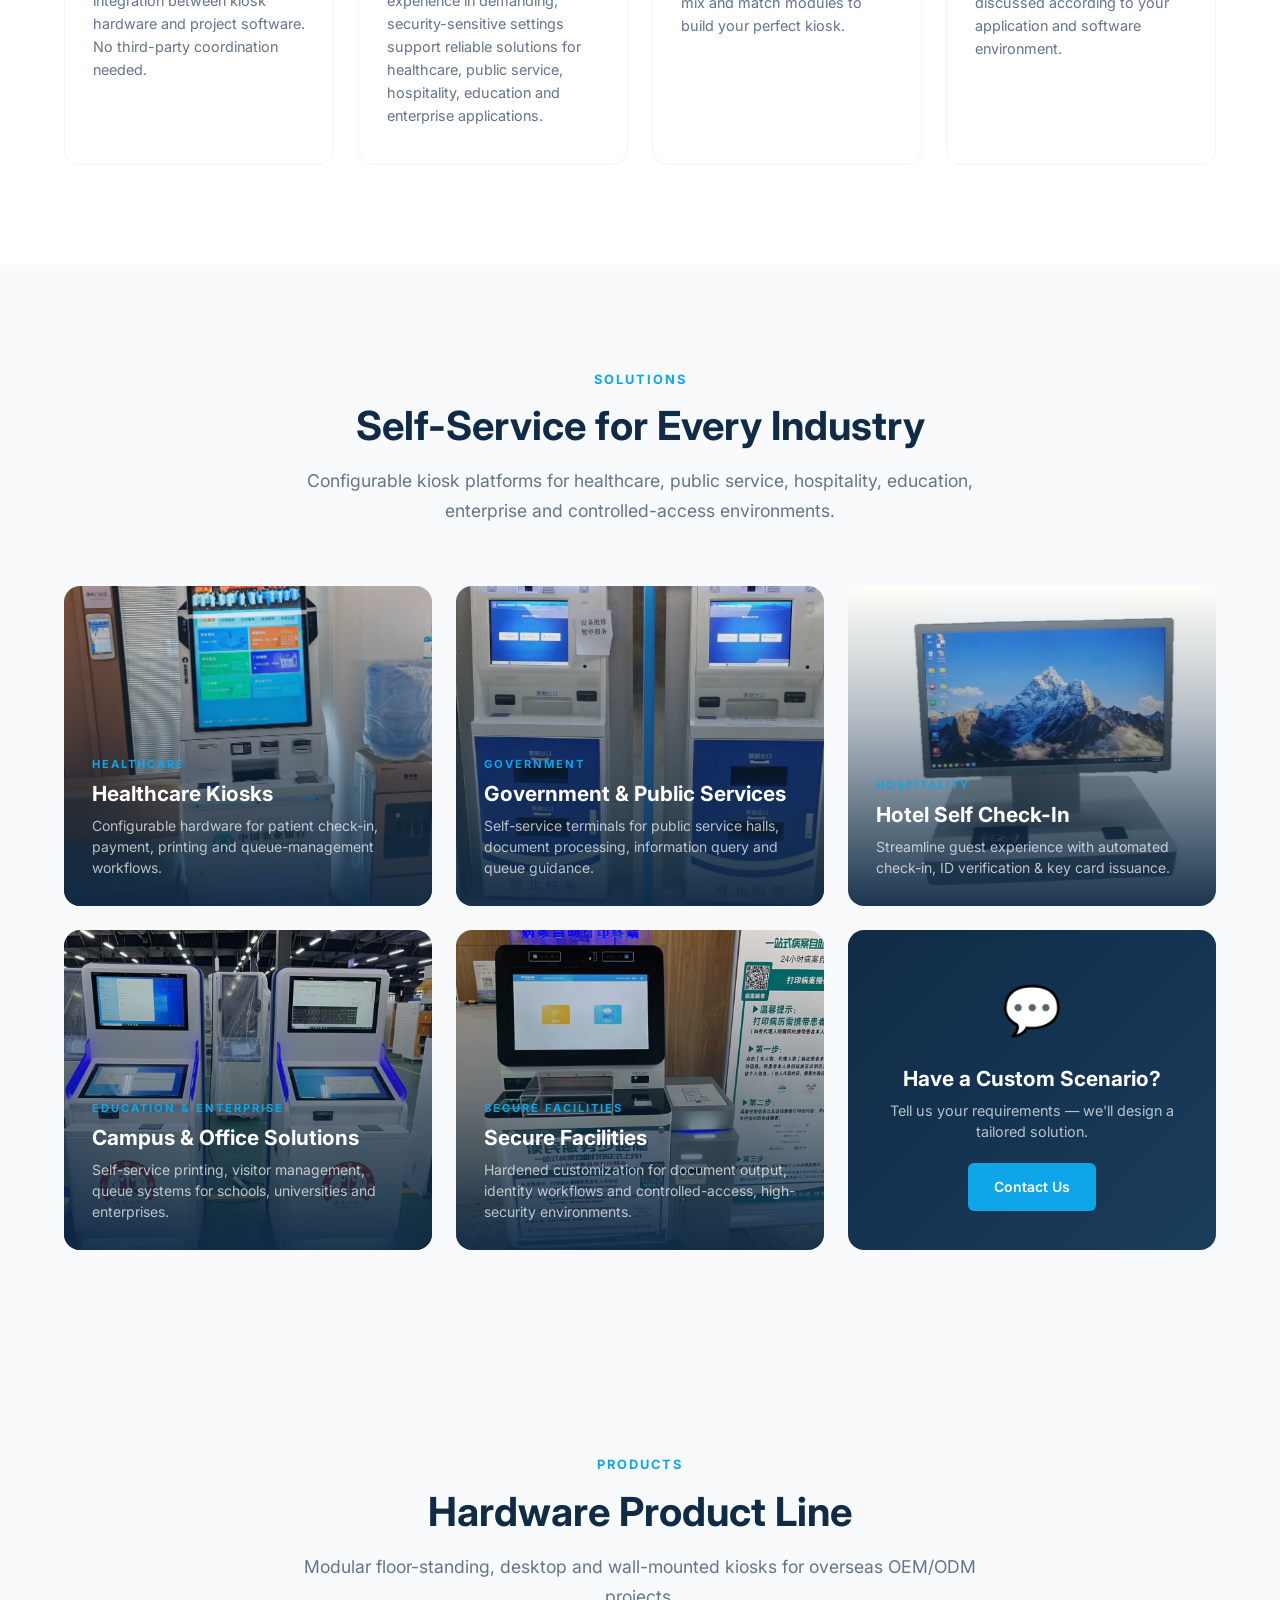
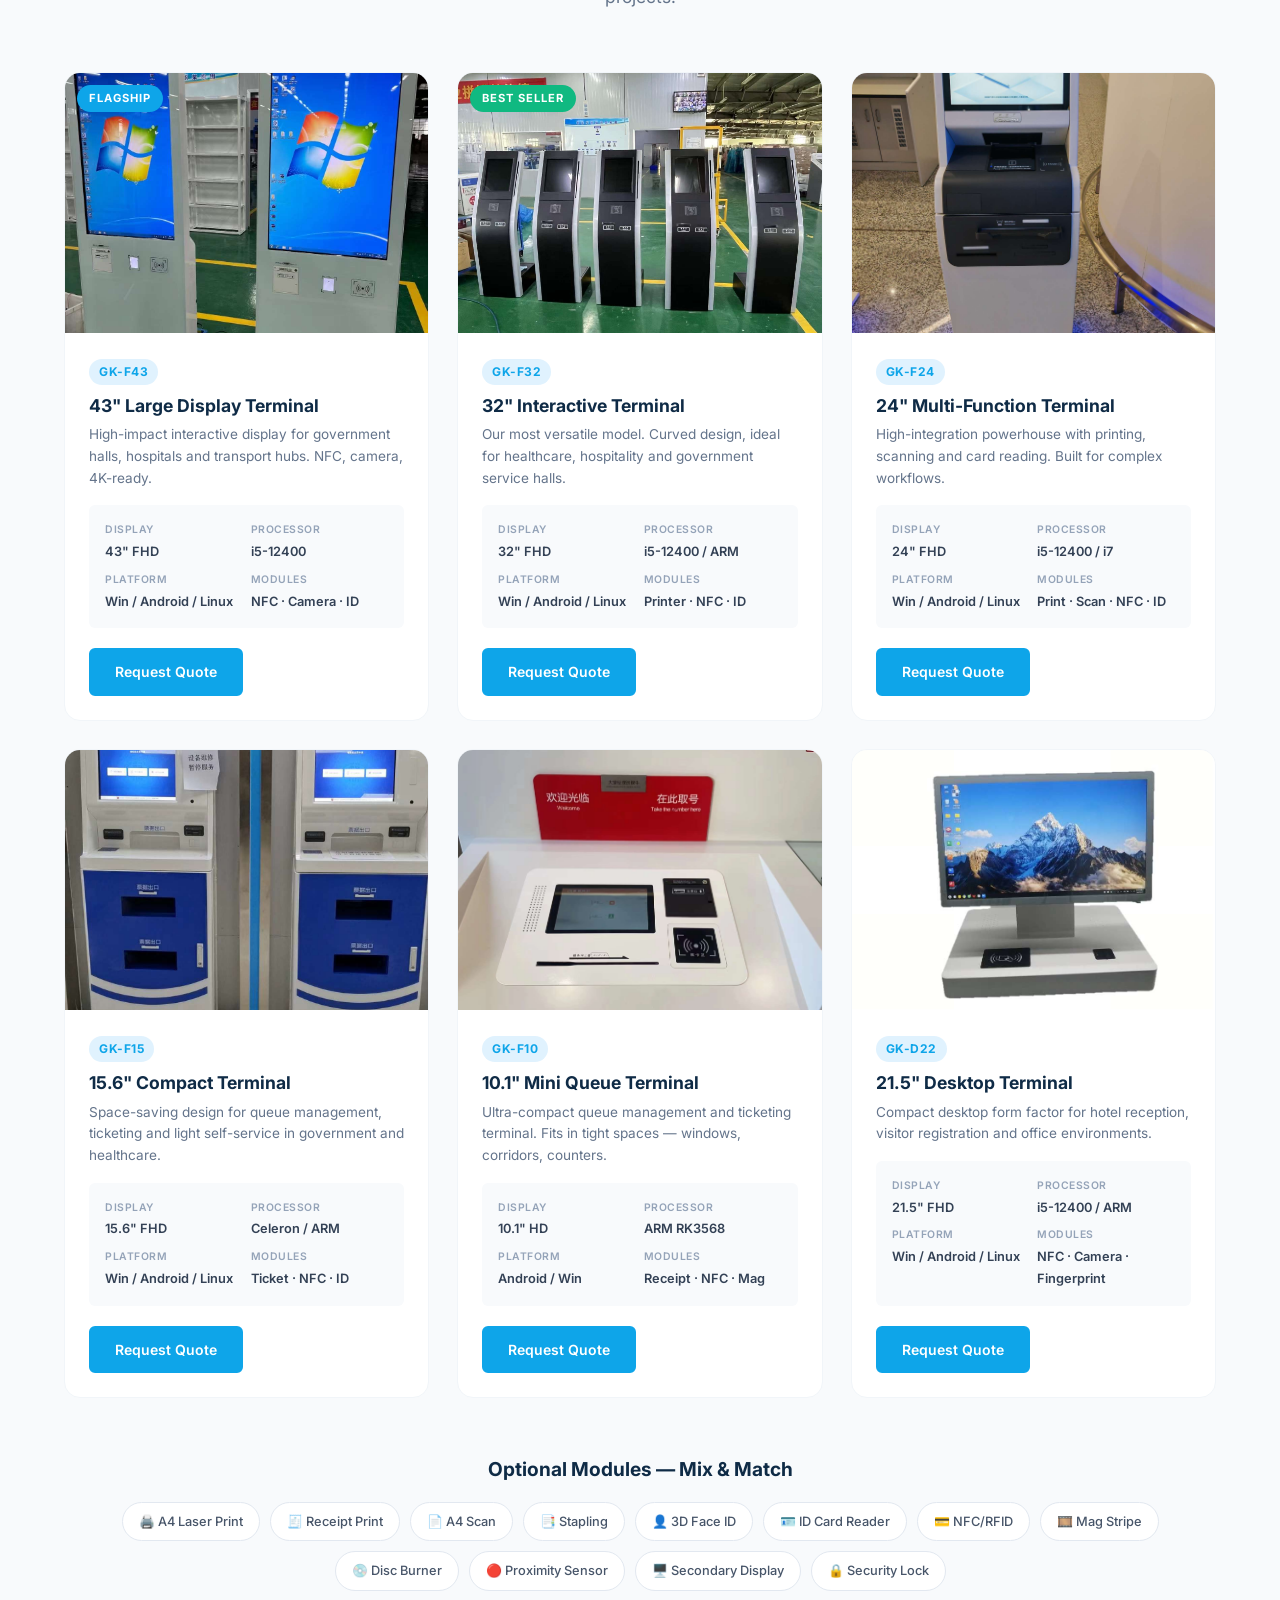
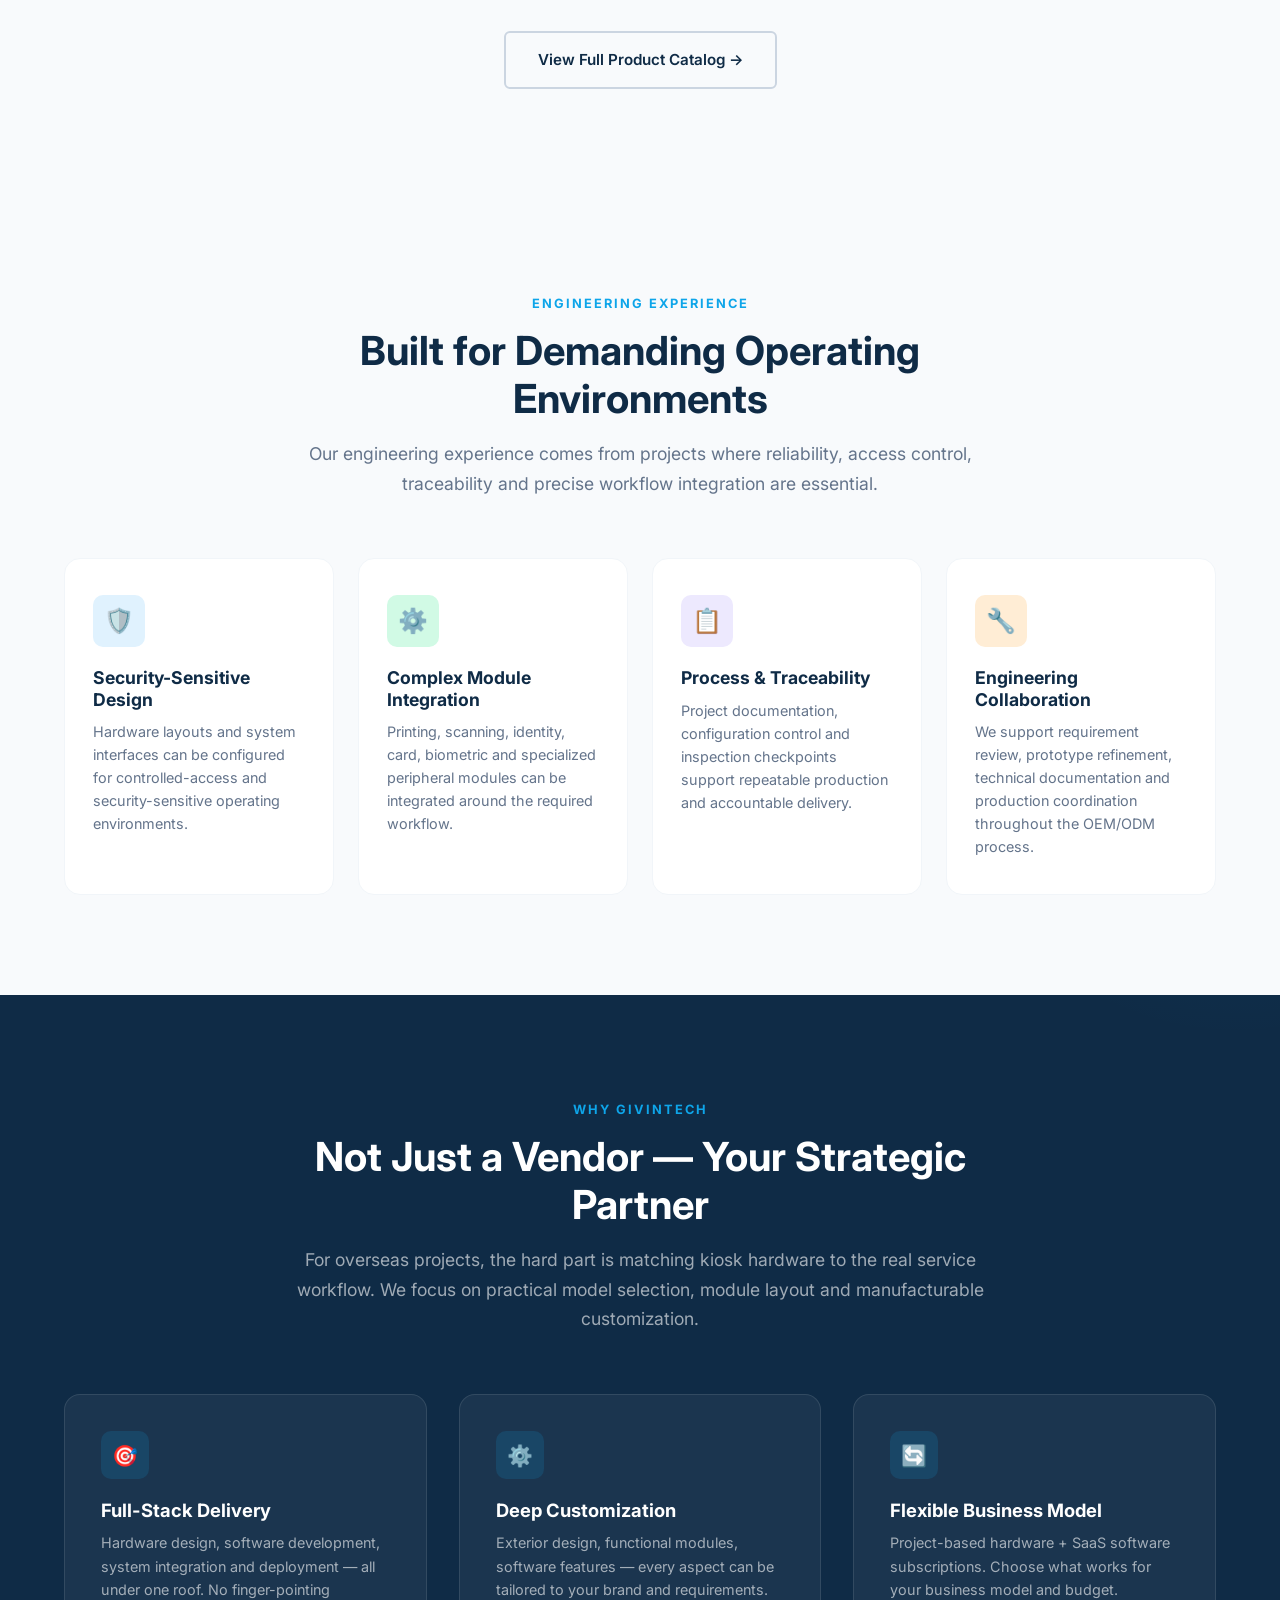
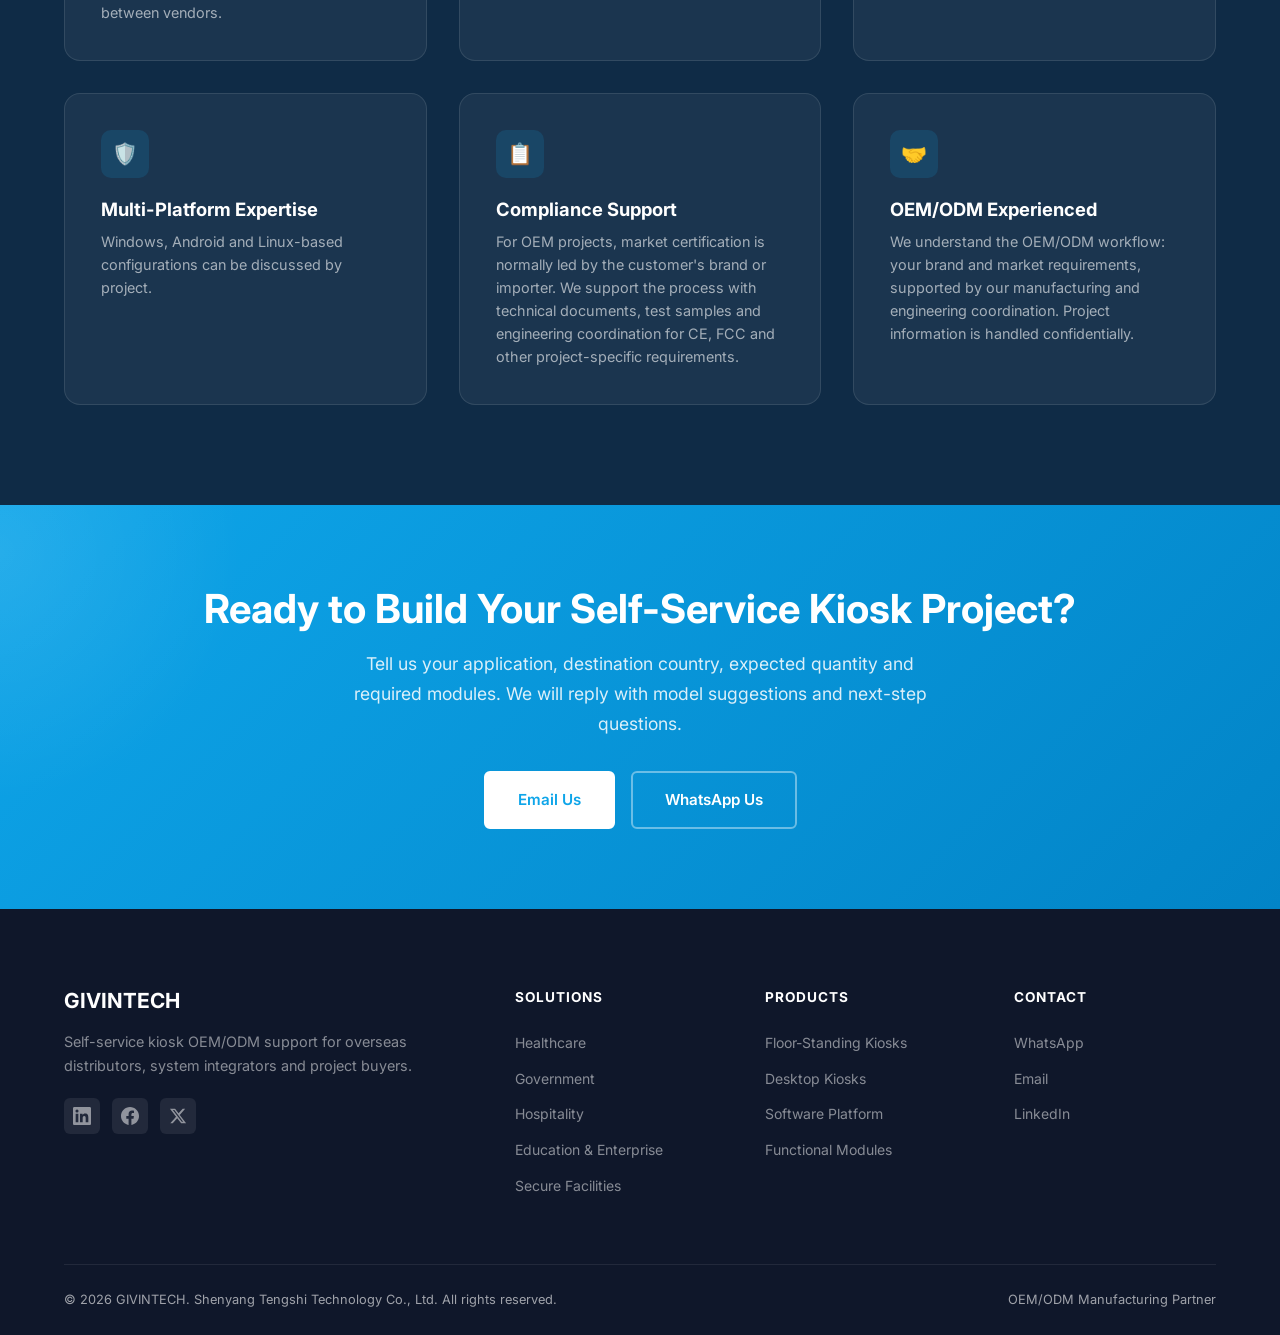
==== commit 68863f51: "Integrate latest website refinements" ====
--- a/index.html
+++ b/index.html
@@ -21,9 +21,14 @@
     "name": "GIVINTECH",
     "legalName": "Shenyang Tengshi Technology Co., Ltd.",
     "url": "https://givintech.com/",
-    "logo": "https://givintech.com/images/products/GK-F32-02.jpg",
+    "logo": "https://givintech.com/images/givintech-logo.svg",
     "email": "sales@givintech.com",
-    "description": "OEM/ODM manufacturer of customized self-service kiosks for international project buyers."
+    "contactPoint": {
+      "@type": "ContactPoint",
+      "contactType": "sales",
+      "email": "sales@givintech.com",
+      "availableLanguage": ["English", "Chinese"]
+    }
   }
   </script>
 
@@ -101,10 +106,12 @@
             <p>Functional Modules</p>
           </div>
           <div class="hero-stat">
-            <h3>OEM</h3>\n            <p>Branding & Enclosure</p>
+          <h3>OEM</h3>
+            <p>Branding & Enclosure</p>
           </div>
           <div class="hero-stat">
-            <h3>Export</h3>\n            <p>Project Support</p>
+            <h3>Export</h3>
+            <p>Project Support</p>
           </div>
         </div>
       </div>
@@ -123,7 +130,7 @@
         <div class="hero-float-card card-2">
           <div class="card-icon green">✅</div>
           <h4>CE Compliance Support</h4>
-          <p>Engineering support</p>
+          <p>Engineering assistance</p>
         </div>
       </div>
     </div>
@@ -132,7 +139,7 @@
   <!-- ========== TRUST BAR ========== -->
   <section class="trust-bar">
     <div class="container">
-      <span class="trust-bar-text">Built for Export-Ready Projects</span>
+      <span class="trust-bar-text">Built for export-oriented kiosk projects</span>
       <div class="trust-bar-items">
         <div class="trust-item">
           <svg viewBox="0 0 24 24" fill="none" stroke="currentColor" stroke-width="1.5"><circle cx="12" cy="12" r="10"/><path d="M2 12h20M12 2a15.3 15.3 0 0 1 4 10 15.3 15.3 0 0 1-4 10 15.3 15.3 0 0 1-4-10 15.3 15.3 0 0 1 4-10z"/></svg>
@@ -173,7 +180,7 @@
         <div class="feature-card">
           <div class="feature-icon green">🏥</div>
           <h3>Industry-Proven Solutions</h3>
-          <p>Engineered for healthcare, government service, hospitality, education, enterprise and high-traffic service environments — built on years of hands-on deployment experience in demanding, security-sensitive settings.</p>
+          <p>Years of hands-on deployment experience in demanding, security-sensitive settings support reliable solutions for healthcare, public service, hospitality, education and enterprise applications.</p>
         </div>
 
         <div class="feature-card">
@@ -197,7 +204,7 @@
       <div class="section-header">
         <span class="label" data-i18n="solutions_label">Solutions</span>
         <h2>Self-Service for Every Industry</h2>
-        <p data-i18n="features_desc">From hospital corridors to government halls, from hotel lobbies to controlled facilities — we design and manufacture kiosks engineered for your exact workflow.</p>
+        <p data-i18n="features_desc">Configurable kiosk platforms for healthcare, public service, hospitality, education, enterprise and controlled-access environments.</p>
       </div>
 
       <div class="solutions-grid">
@@ -206,7 +213,7 @@
           <div class="solution-card-overlay">
             <span class="card-label">Healthcare</span>
             <h3>Healthcare Kiosks</h3>
-            <p>Patient check-in, payment, printing & queue management designed to streamline service workflows.</p>
+            <p>Configurable hardware for patient check-in, payment, printing and queue-management workflows.</p>
           </div>
           <div class="card-arrow">
             <svg width="18" height="18" viewBox="0 0 24 24" fill="none" stroke="currentColor" stroke-width="2"><path d="M5 12h14M12 5l7 7-7 7"/></svg>
@@ -250,11 +257,11 @@
         </a>
 
         <a href="solutions/defense.html" class="solution-card">
-          <img src="images/products/GK-F24-04.jpg" alt="Secure Facilities and secure facility kiosk" loading="lazy">
+          <img src="images/products/GK-F24-04.jpg" alt="GK-F24 24 inch kiosk for controlled-access facilities" loading="lazy">
           <div class="solution-card-overlay">
             <span class="card-label">Secure Facilities</span>
             <h3>Secure Facilities</h3>
-            <p>Secure document output control and trusted printing systems for controlled-access, high-security environments — with domestic platform support and hardened customization options.</p>
+            <p>Hardened customization for document output, identity workflows and controlled-access, high-security environments.</p>
           </div>
           <div class="card-arrow">
             <svg width="18" height="18" viewBox="0 0 24 24" fill="none" stroke="currentColor" stroke-width="2"><path d="M5 12h14M12 5l7 7-7 7"/></svg>
@@ -430,13 +437,19 @@
     </div>
   </section>
 
-  <!-- ========== MANUFACTURING CAPABILITY ========== -->
-  <section class="section" aria-labelledby="manufacturing-capability-title" style="background: var(--gray-50);">
+  <!-- ========== ENGINEERING EXPERIENCE ========== -->
+  <section class="section" aria-labelledby="engineering-experience-title" style="background: var(--gray-50);">
     <div class="container">
       <div class="section-header">
-        <span class="label">Manufacturing Capability</span>
-        <h2 id="manufacturing-capability-title">Manufacturing Capability, Ready for Your Market</h2>
-        <p>While GIVINTECH is expanding into international markets, our manufacturing foundation is built on years of experience delivering customized self-service terminals for demanding domestic sectors — including high-security and controlled-access environments where reliability and confidentiality are non-negotiable. This same engineering discipline now powers our export-ready kiosk solutions.</p>
+        <span class="label">Engineering Experience</span>
+        <h2 id="engineering-experience-title">Built for Demanding Operating Environments</h2>
+        <p>Our engineering experience comes from projects where reliability, access control, traceability and precise workflow integration are essential.</p>
+      </div>
+      <div class="features-grid">
+        <div class="feature-card"><div class="feature-icon blue">🛡️</div><h3>Security-Sensitive Design</h3><p>Hardware layouts and system interfaces can be configured for controlled-access and security-sensitive operating environments.</p></div>
+        <div class="feature-card"><div class="feature-icon green">⚙️</div><h3>Complex Module Integration</h3><p>Printing, scanning, identity, card, biometric and specialized peripheral modules can be integrated around the required workflow.</p></div>
+        <div class="feature-card"><div class="feature-icon purple">📋</div><h3>Process & Traceability</h3><p>Project documentation, configuration control and inspection checkpoints support repeatable production and accountable delivery.</p></div>
+        <div class="feature-card"><div class="feature-icon orange">🔧</div><h3>Engineering Collaboration</h3><p>We support requirement review, prototype refinement, technical documentation and production coordination throughout the OEM/ODM process.</p></div>
       </div>
     </div>
   </section>
@@ -478,13 +491,13 @@
         <div class="why-card">
           <div class="why-card-icon">📋</div>
           <h3>Compliance Support</h3>
-          <p>As your OEM manufacturing partner, we support the full certification journey — CE, FCC, or other market-specific certifications are typically registered under your brand. Our team provides the required technical documentation, test samples, design files and engineering support throughout the process.</p>
+          <p>For OEM projects, market certification is normally led by the customer's brand or importer. We support the process with technical documents, test samples and engineering coordination for CE, FCC and other project-specific requirements.</p>
         </div>
 
         <div class="why-card">
           <div class="why-card-icon">🤝</div>
           <h3>OEM/ODM Experienced</h3>
-          <p>We understand the OEM/ODM workflow. Your brand, your customers, our manufacturing expertise. Confidentiality guaranteed.</p>
+          <p>We understand the OEM/ODM workflow: your brand and market requirements, supported by our manufacturing and engineering coordination. Project information is handled confidentially.</p>
         </div>
       </div>
     </div>
@@ -566,6 +579,3 @@
 </body>
 </html>
 
-
-
-
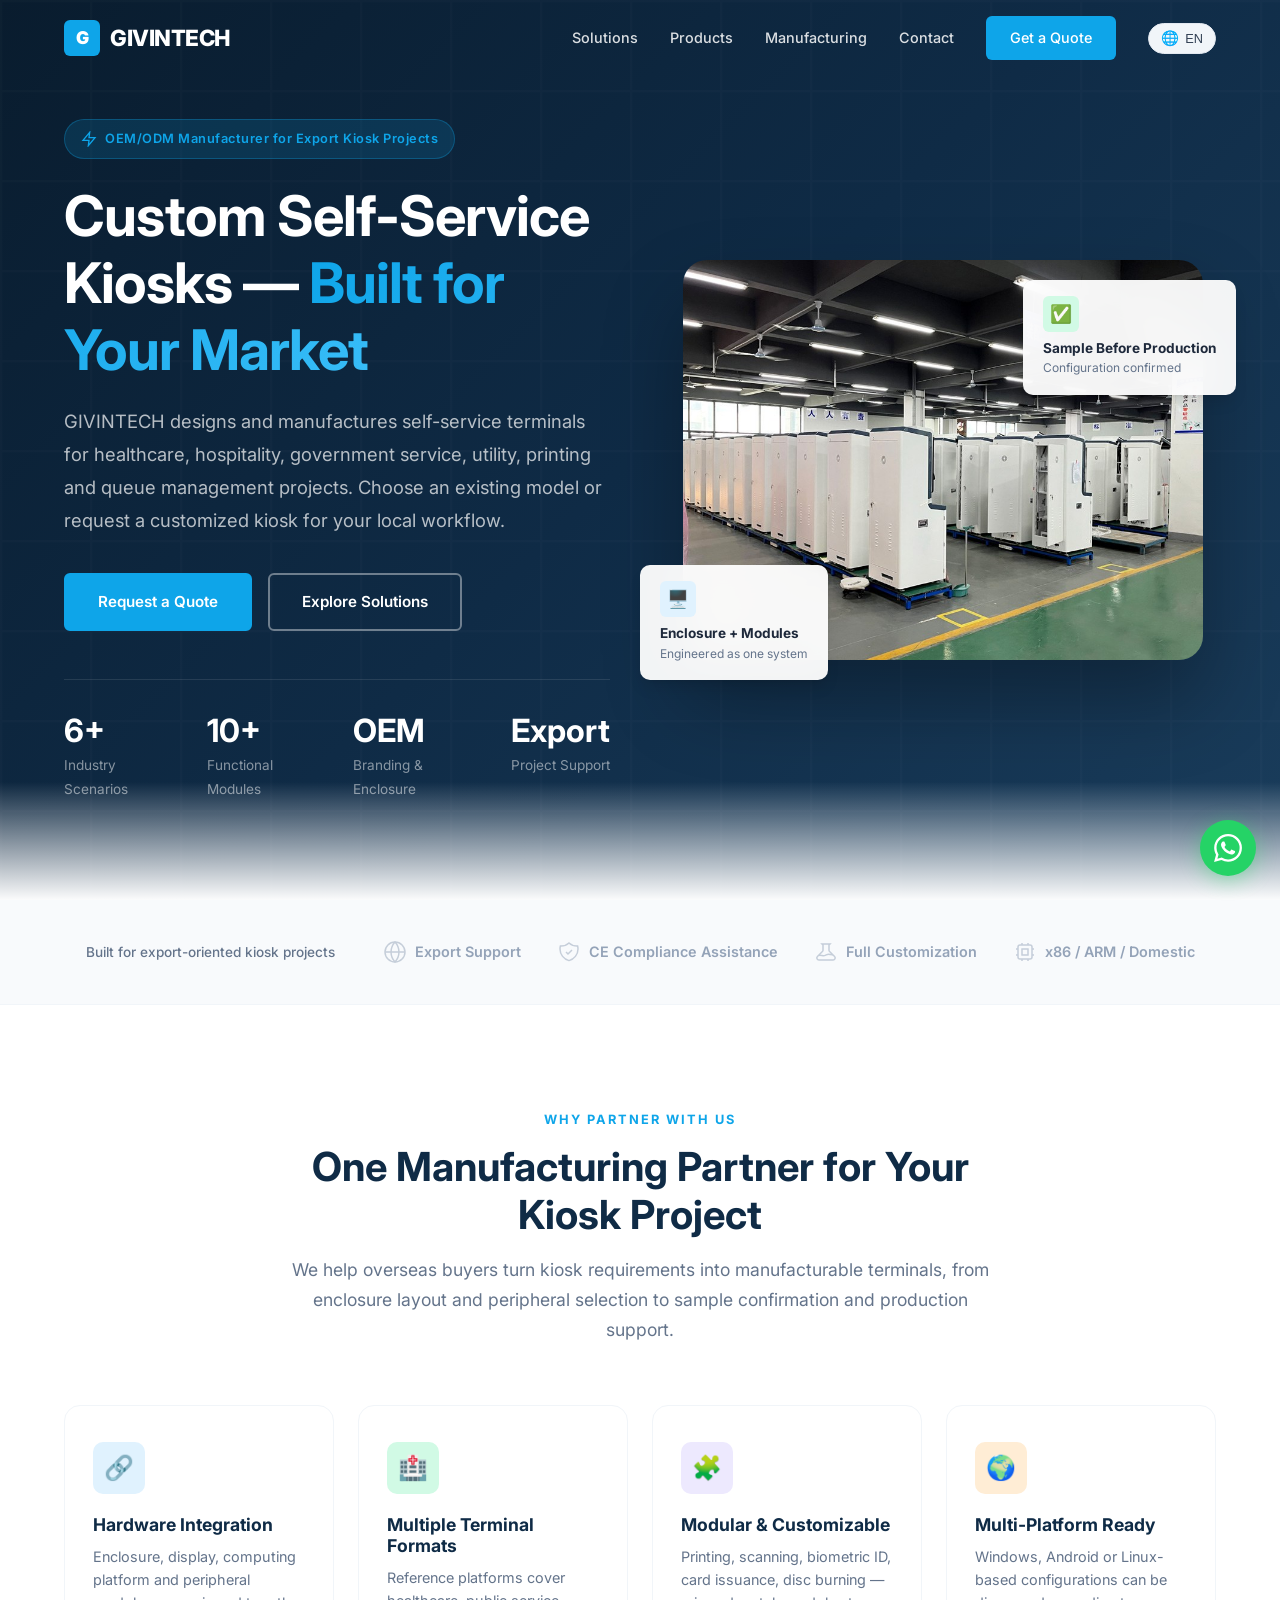
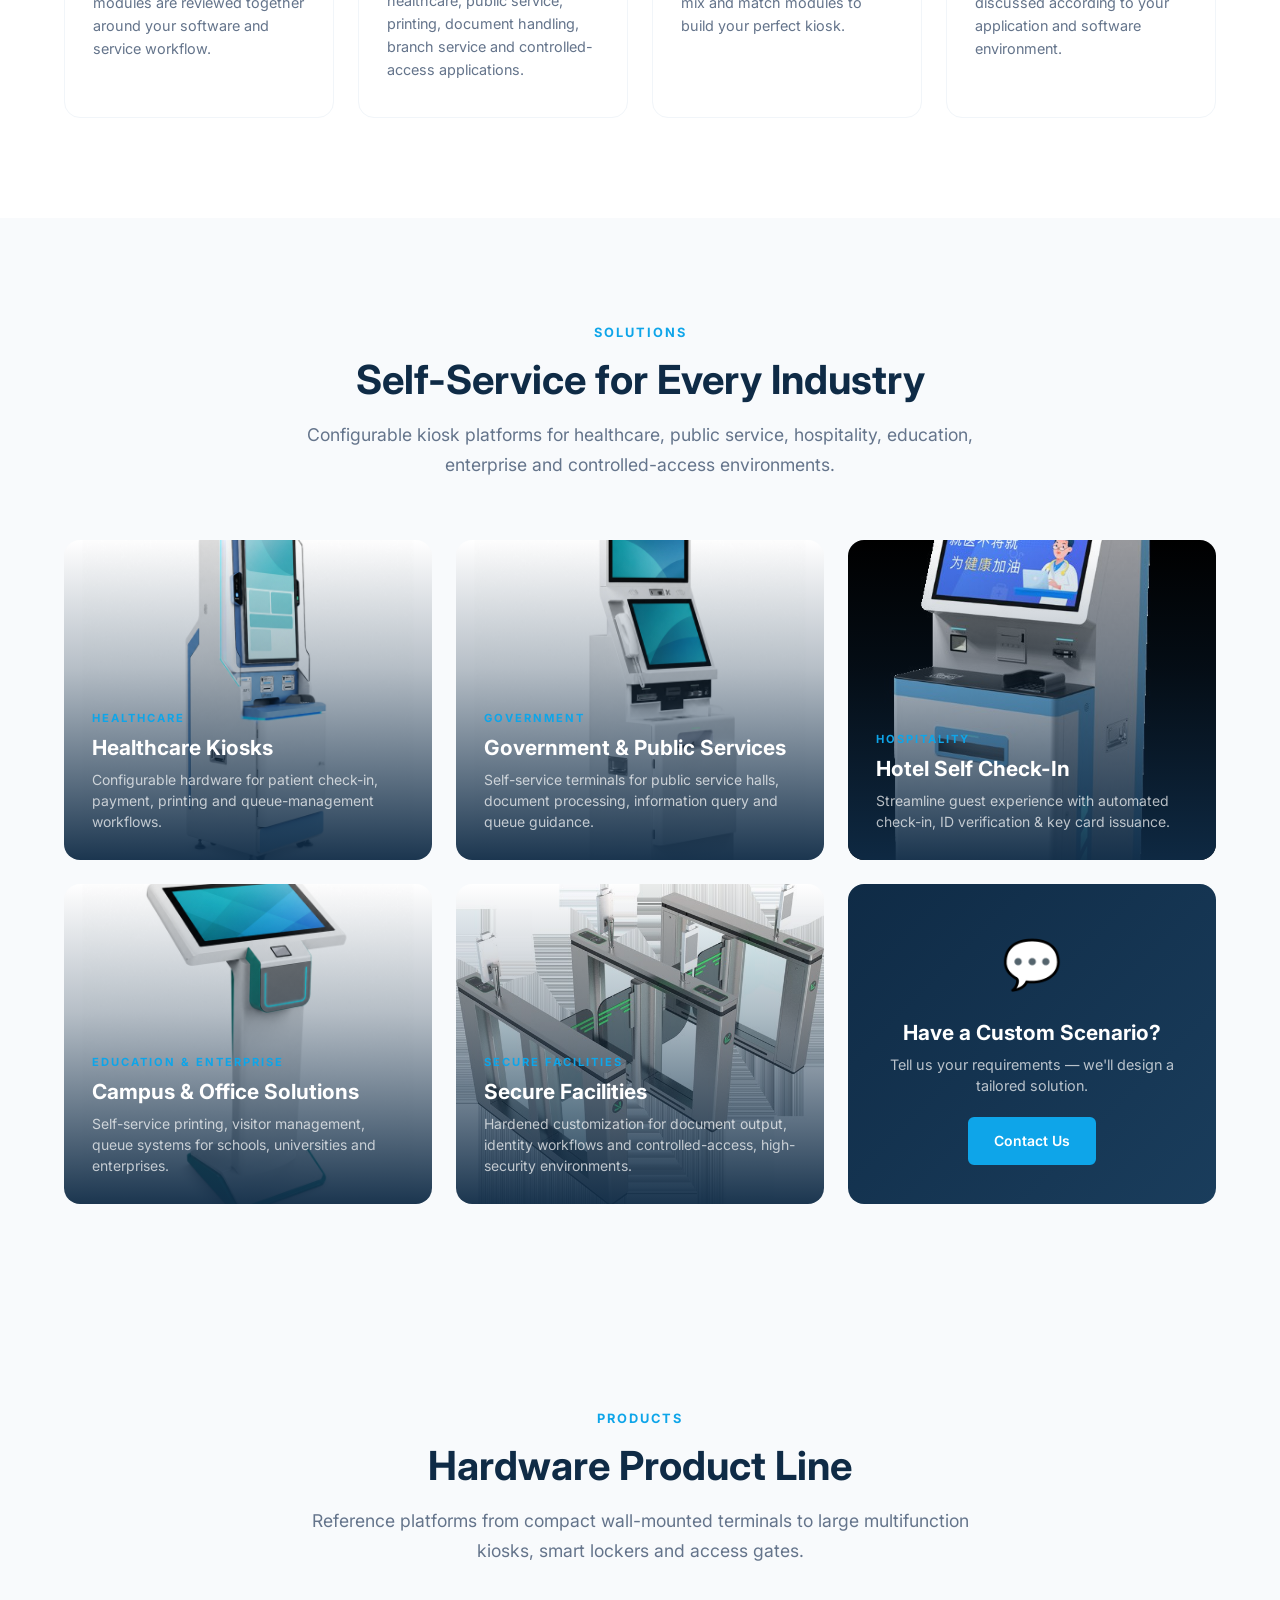
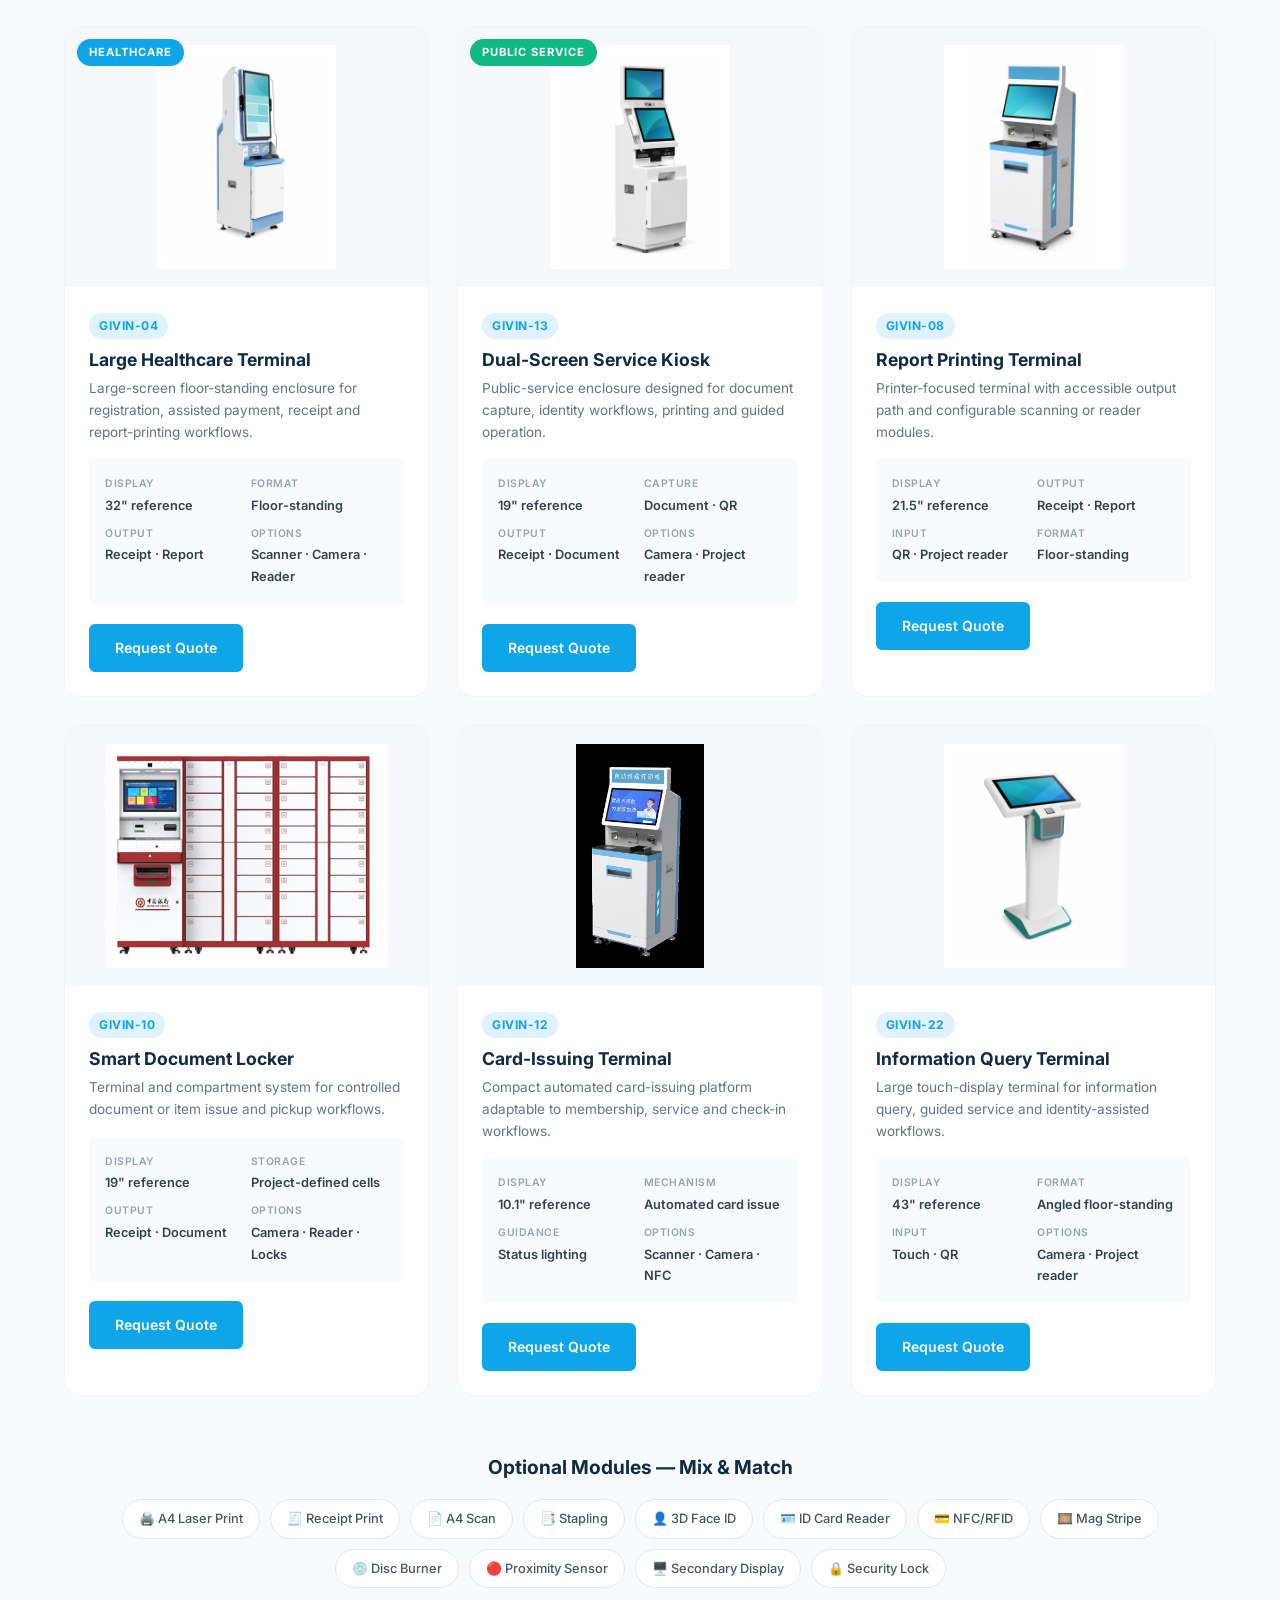
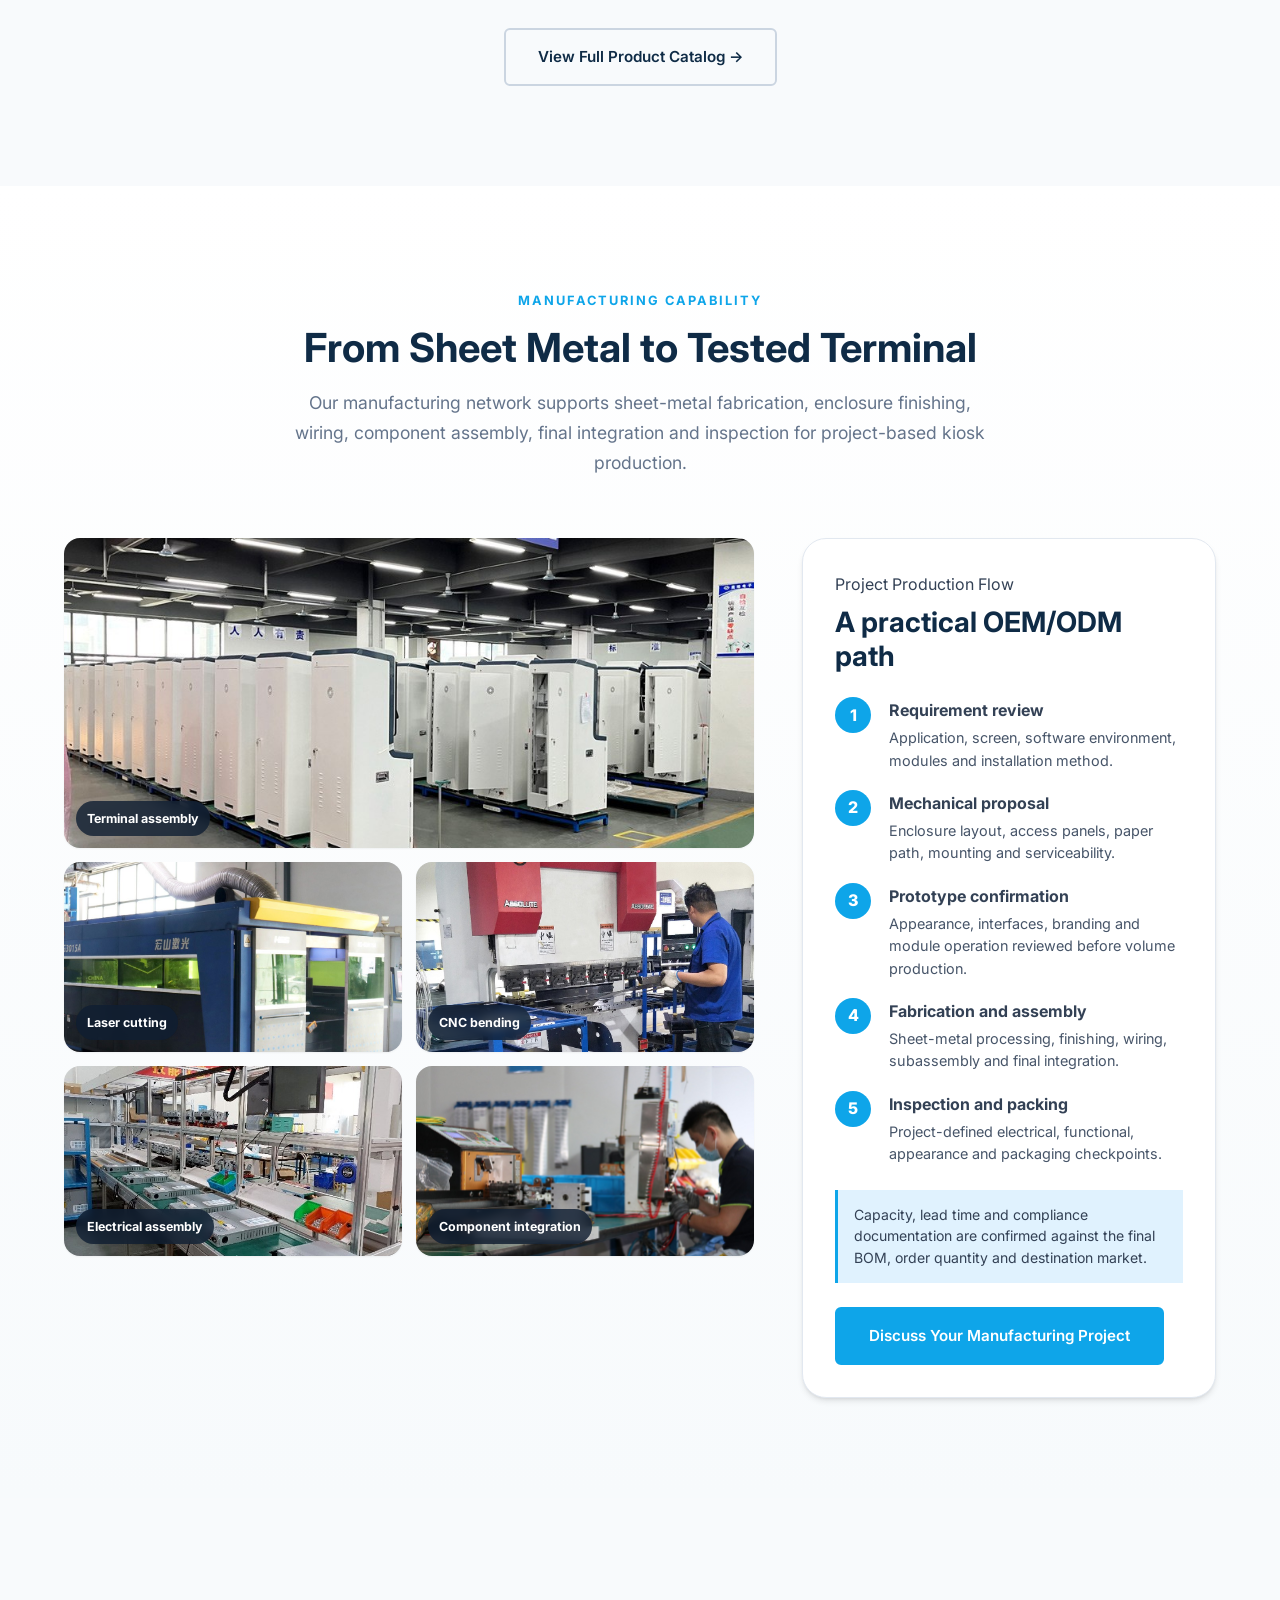
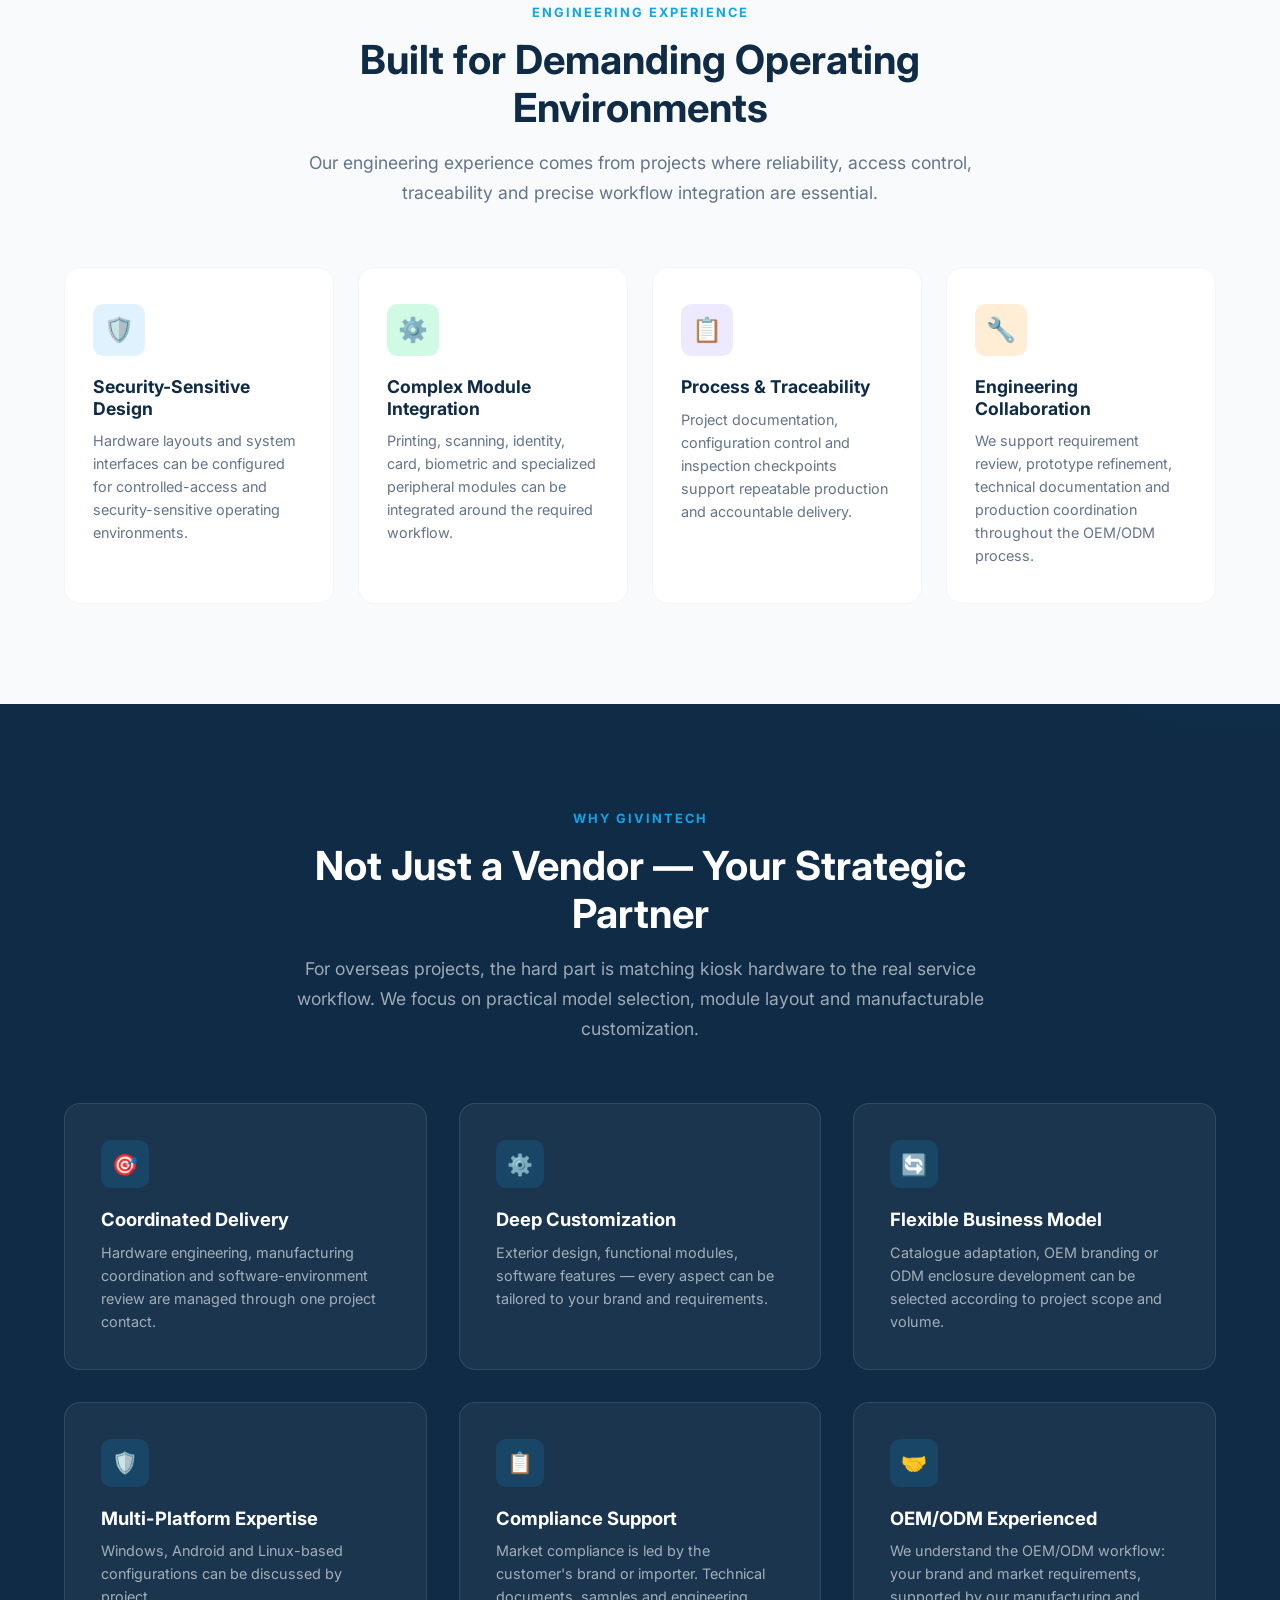
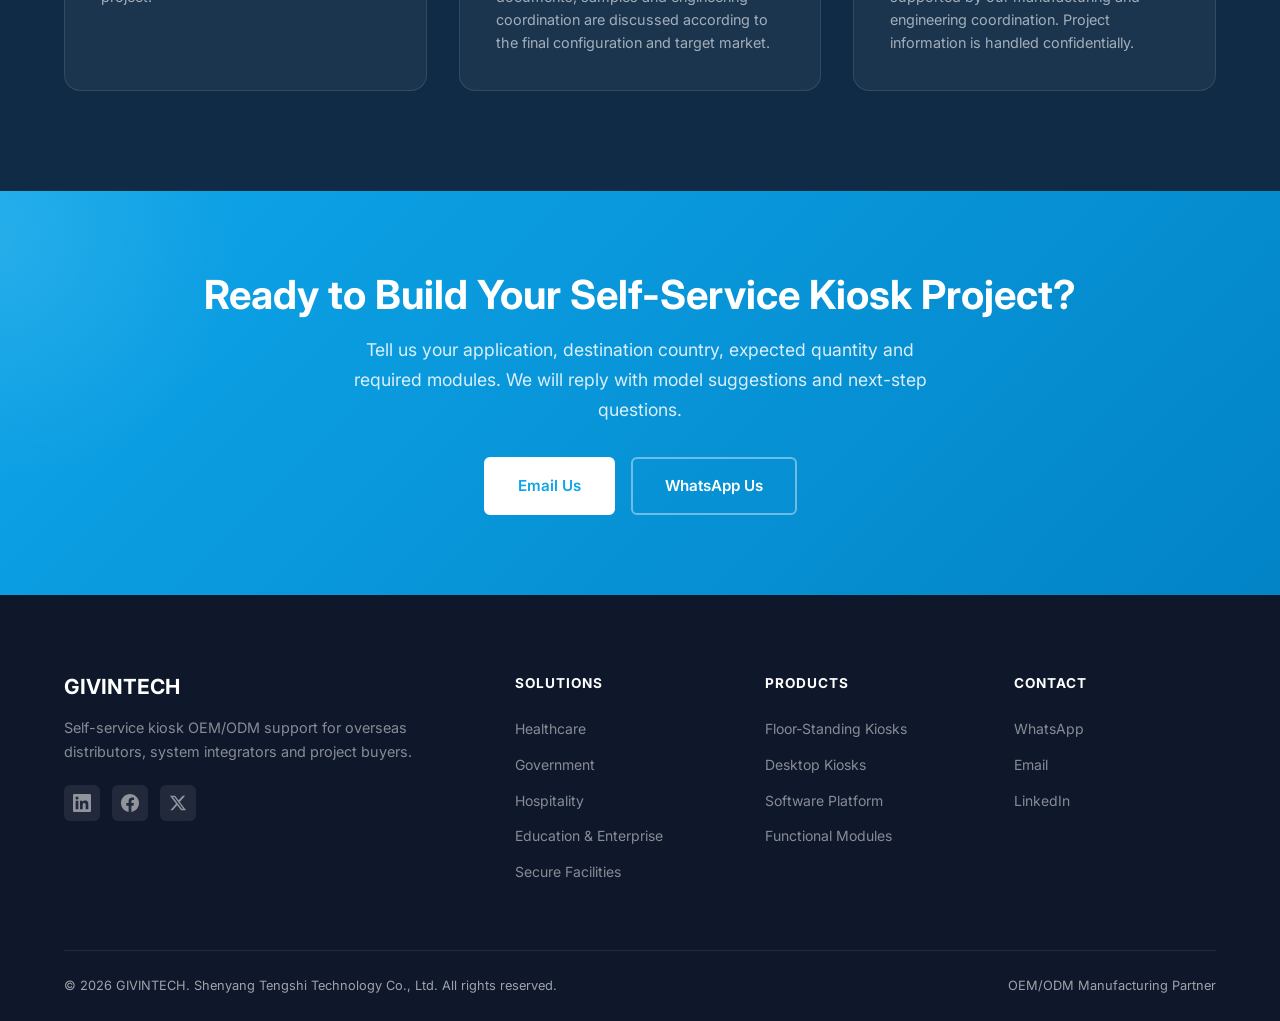
==== commit 1f42e58e: "Refresh product imagery and manufacturing showcase" ====
--- a/index.html
+++ b/index.html
@@ -38,7 +38,7 @@
   <link href="https://fonts.googleapis.com/css2?family=Inter:wght@400;500;600;700;800;900&display=swap" rel="stylesheet">
 
   <!-- Styles -->
-  <link rel="stylesheet" href="css/style.css">
+  <link rel="stylesheet" href="css/style.css?v=20260825-2">
 
   <!-- Favicon -->
   <link rel="icon" type="image/svg+xml" href="data:image/svg+xml,<svg xmlns='http://www.w3.org/2000/svg' viewBox='0 0 32 32'><rect width='32' height='32' rx='6' fill='%230ea5e9'/><text x='50%25' y='55%25' dominant-baseline='middle' text-anchor='middle' fill='white' font-family='Arial' font-weight='900' font-size='18'>G</text></svg>">
@@ -56,7 +56,7 @@
       <div class="navbar-menu">
         <a href="#solutions" data-i18n="nav_solutions">Solutions</a>
         <a href="products.html" data-i18n="nav_products">Products</a>
-        <a href="#why" data-i18n="nav_why">Why GIVINTECH</a>
+        <a href="#manufacturing">Manufacturing</a>
         <a href="#contact" data-i18n="nav_contact">Contact</a>
         <a href="#contact" class="navbar-cta" data-i18n="nav_get_quote">Get a Quote</a>
         <div class="lang-switcher">
@@ -118,19 +118,19 @@
 
       <div class="hero-visual">
         <div class="hero-image-wrapper">
-          <img src="images/products/GK-F32-02.jpg" alt="GIVINTECH self-service kiosk product line" loading="eager">
+          <img src="images/partner/manufacturing/factory-terminal-production-unbranded.jpg" alt="Self-service terminal enclosures on an assembly floor within GIVINTECH's manufacturing network" loading="eager">
         </div>
 
         <div class="hero-float-card card-1">
           <div class="card-icon blue">🖥️</div>
-          <h4>Hardware + Software</h4>
-          <p>Integrated delivery</p>
+          <h4>Enclosure + Modules</h4>
+          <p>Engineered as one system</p>
         </div>
 
         <div class="hero-float-card card-2">
           <div class="card-icon green">✅</div>
-          <h4>CE Compliance Support</h4>
-          <p>Engineering assistance</p>
+          <h4>Sample Before Production</h4>
+          <p>Configuration confirmed</p>
         </div>
       </div>
     </div>
@@ -173,14 +173,14 @@
       <div class="features-grid">
         <div class="feature-card">
           <div class="feature-icon blue">🔗</div>
-          <h3>Hardware + Software Integrated</h3>
-          <p>End-to-end delivery with native integration between kiosk hardware and project software. No third-party coordination needed.</p>
+          <h3>Hardware Integration</h3>
+          <p>Enclosure, display, computing platform and peripheral modules are reviewed together around your software and service workflow.</p>
         </div>
 
         <div class="feature-card">
           <div class="feature-icon green">🏥</div>
-          <h3>Industry-Proven Solutions</h3>
-          <p>Years of hands-on deployment experience in demanding, security-sensitive settings support reliable solutions for healthcare, public service, hospitality, education and enterprise applications.</p>
+          <h3>Multiple Terminal Formats</h3>
+          <p>Reference platforms cover healthcare, public service, printing, document handling, branch service and controlled-access applications.</p>
         </div>
 
         <div class="feature-card">
@@ -209,7 +209,7 @@
 
       <div class="solutions-grid">
         <a href="solutions/healthcare.html" class="solution-card">
-          <img src="images/products/GK-F24-02.jpg" alt="Healthcare self-service kiosk" loading="lazy">
+          <img src="images/partner/print-ready/GIVIN-FLOOR-INTEHEL-HL-LC01C-01.jpg" alt="Floor-standing healthcare self-service kiosk" loading="lazy">
           <div class="solution-card-overlay">
             <span class="card-label">Healthcare</span>
             <h3>Healthcare Kiosks</h3>
@@ -221,7 +221,7 @@
         </a>
 
         <a href="solutions/government.html" class="solution-card">
-          <img src="images/products/GK-F15-01.jpg" alt="Government service kiosk" loading="lazy">
+          <img src="images/partner/print-ready/GIVIN-RETAIL-BJMGLZ-MGLZ-19-01.jpg" alt="Dual-screen government and public service kiosk" loading="lazy">
           <div class="solution-card-overlay">
             <span class="card-label">Government</span>
             <h3>Government & Public Services</h3>
@@ -233,7 +233,7 @@
         </a>
 
         <a href="solutions/hospitality.html" class="solution-card">
-          <img src="images/products/GK-D22-01.jpg" alt="Hotel self check-in kiosk" loading="lazy">
+          <img src="images/partner/products/card-issuing-kiosk.jpg" alt="Card-issuing terminal adaptable for hotel self check-in" loading="lazy">
           <div class="solution-card-overlay">
             <span class="card-label">Hospitality</span>
             <h3>Hotel Self Check-In</h3>
@@ -245,7 +245,7 @@
         </a>
 
         <a href="solutions/education-enterprise.html" class="solution-card">
-          <img src="images/products/GK-F24-03.jpg" alt="Education and enterprise kiosk" loading="lazy">
+          <img src="images/partner/print-ready/GIVIN-QUEUE-INTEHEL-L07-01.jpg" alt="Information query terminal for campus and enterprise service" loading="lazy">
           <div class="solution-card-overlay">
             <span class="card-label">Education & Enterprise</span>
             <h3>Campus & Office Solutions</h3>
@@ -257,7 +257,7 @@
         </a>
 
         <a href="solutions/defense.html" class="solution-card">
-          <img src="images/products/GK-F24-04.jpg" alt="GK-F24 24 inch kiosk for controlled-access facilities" loading="lazy">
+          <img src="images/partner/products/pedestrian-gate.jpg" alt="Configurable pedestrian access gate for controlled facilities" loading="lazy">
           <div class="solution-card-overlay">
             <span class="card-label">Secure Facilities</span>
             <h3>Secure Facilities</h3>
@@ -288,123 +288,123 @@
       <div class="section-header">
         <span class="label" data-i18n="products_label">Products</span>
         <h2 data-i18n="products_title">Hardware Product Line</h2>
-        <p data-i18n="products_desc">From 10.1" queue terminals to 43" interactive displays — modular, customizable, multi-platform ready.</p>
+        <p>Reference platforms from compact wall-mounted terminals to large multifunction kiosks, smart lockers and access gates.</p>
       </div>
 
       <!-- Product Grid -->
       <div class="product-catalog">
 
-        <!-- GK-F43 -->
+        <!-- GIVIN-04 -->
         <div class="product-catalog-item">
           <div class="product-catalog-image">
-            <img src="images/products/GK-F43-01.jpg" alt="GK-F43 43 inch large display kiosk" loading="lazy">
-            <span class="product-catalog-badge">Flagship</span>
+            <img src="images/partner/print-ready/GIVIN-FLOOR-INTEHEL-HL-LC01C-01.jpg" alt="GIVIN-04 large healthcare multifunction kiosk" loading="lazy">
+            <span class="product-catalog-badge">Healthcare</span>
           </div>
           <div class="product-catalog-info">
-            <div class="product-catalog-model">GK-F43</div>
-            <h3>43" Large Display Terminal</h3>
-            <p>High-impact interactive display for government halls, hospitals and transport hubs. NFC, camera, 4K-ready.</p>
+            <div class="product-catalog-model">GIVIN-04</div>
+            <h3>Large Healthcare Terminal</h3>
+            <p>Large-screen floor-standing enclosure for registration, assisted payment, receipt and report-printing workflows.</p>
             <div class="product-catalog-specs">
-              <div class="spec-item"><span class="spec-label">Display</span><span class="spec-value">43" FHD</span></div>
-              <div class="spec-item"><span class="spec-label">Processor</span><span class="spec-value">i5-12400</span></div>
-              <div class="spec-item"><span class="spec-label">Platform</span><span class="spec-value">Win / Android / Linux</span></div>
-              <div class="spec-item"><span class="spec-label">Modules</span><span class="spec-value">NFC · Camera · ID</span></div>
+              <div class="spec-item"><span class="spec-label">Display</span><span class="spec-value">32" reference</span></div>
+              <div class="spec-item"><span class="spec-label">Format</span><span class="spec-value">Floor-standing</span></div>
+              <div class="spec-item"><span class="spec-label">Output</span><span class="spec-value">Receipt · Report</span></div>
+              <div class="spec-item"><span class="spec-label">Options</span><span class="spec-value">Scanner · Camera · Reader</span></div>
             </div>
             <a href="#contact" class="btn btn-primary btn-sm">Request Quote</a>
           </div>
         </div>
 
-        <!-- GK-F32 -->
+        <!-- GIVIN-13 -->
         <div class="product-catalog-item">
           <div class="product-catalog-image">
-            <img src="images/products/GK-F32-01.jpg" alt="GK-F32 32 inch interactive kiosk" loading="lazy">
-            <span class="product-catalog-badge best-seller">Best Seller</span>
+            <img src="images/partner/print-ready/GIVIN-RETAIL-BJMGLZ-MGLZ-19-01.jpg" alt="GIVIN-13 dual-screen public service kiosk" loading="lazy">
+            <span class="product-catalog-badge best-seller">Public Service</span>
           </div>
           <div class="product-catalog-info">
-            <div class="product-catalog-model">GK-F32</div>
-            <h3>32" Interactive Terminal</h3>
-            <p>Our most versatile model. Curved design, ideal for healthcare, hospitality and government service halls.</p>
+            <div class="product-catalog-model">GIVIN-13</div>
+            <h3>Dual-Screen Service Kiosk</h3>
+            <p>Public-service enclosure designed for document capture, identity workflows, printing and guided operation.</p>
             <div class="product-catalog-specs">
-              <div class="spec-item"><span class="spec-label">Display</span><span class="spec-value">32" FHD</span></div>
-              <div class="spec-item"><span class="spec-label">Processor</span><span class="spec-value">i5-12400 / ARM</span></div>
-              <div class="spec-item"><span class="spec-label">Platform</span><span class="spec-value">Win / Android / Linux</span></div>
-              <div class="spec-item"><span class="spec-label">Modules</span><span class="spec-value">Printer · NFC · ID</span></div>
+              <div class="spec-item"><span class="spec-label">Display</span><span class="spec-value">19" reference</span></div>
+              <div class="spec-item"><span class="spec-label">Capture</span><span class="spec-value">Document · QR</span></div>
+              <div class="spec-item"><span class="spec-label">Output</span><span class="spec-value">Receipt · Document</span></div>
+              <div class="spec-item"><span class="spec-label">Options</span><span class="spec-value">Camera · Project reader</span></div>
             </div>
             <a href="#contact" class="btn btn-primary btn-sm">Request Quote</a>
           </div>
         </div>
 
-        <!-- GK-F24 -->
+        <!-- GIVIN-08 -->
         <div class="product-catalog-item">
           <div class="product-catalog-image">
-            <img src="images/products/GK-F24-01.jpg" alt="GK-F24 24 inch multi-function kiosk" loading="lazy">
+            <img src="images/partner/print-ready/GIVIN-PRINT-BJMGLZ-MGLZ-08-01.jpg" alt="GIVIN-08 report printing terminal" loading="lazy">
           </div>
           <div class="product-catalog-info">
-            <div class="product-catalog-model">GK-F24</div>
-            <h3>24" Multi-Function Terminal</h3>
-            <p>High-integration powerhouse with printing, scanning and card reading. Built for complex workflows.</p>
+            <div class="product-catalog-model">GIVIN-08</div>
+            <h3>Report Printing Terminal</h3>
+            <p>Printer-focused terminal with accessible output path and configurable scanning or reader modules.</p>
             <div class="product-catalog-specs">
-              <div class="spec-item"><span class="spec-label">Display</span><span class="spec-value">24" FHD</span></div>
-              <div class="spec-item"><span class="spec-label">Processor</span><span class="spec-value">i5-12400 / i7</span></div>
-              <div class="spec-item"><span class="spec-label">Platform</span><span class="spec-value">Win / Android / Linux</span></div>
-              <div class="spec-item"><span class="spec-label">Modules</span><span class="spec-value">Print · Scan · NFC · ID</span></div>
+              <div class="spec-item"><span class="spec-label">Display</span><span class="spec-value">21.5" reference</span></div>
+              <div class="spec-item"><span class="spec-label">Output</span><span class="spec-value">Receipt · Report</span></div>
+              <div class="spec-item"><span class="spec-label">Input</span><span class="spec-value">QR · Project reader</span></div>
+              <div class="spec-item"><span class="spec-label">Format</span><span class="spec-value">Floor-standing</span></div>
             </div>
             <a href="#contact" class="btn btn-primary btn-sm">Request Quote</a>
           </div>
         </div>
 
-        <!-- GK-F15 -->
+        <!-- GIVIN-10 -->
         <div class="product-catalog-item">
           <div class="product-catalog-image">
-            <img src="images/products/GK-F15-01.jpg" alt="GK-F15 15.6 inch compact kiosk" loading="lazy">
+            <img src="images/partner/products/smart-document-locker.jpg" alt="GIVIN-10 smart document locker" loading="lazy">
           </div>
           <div class="product-catalog-info">
-            <div class="product-catalog-model">GK-F15</div>
-            <h3>15.6" Compact Terminal</h3>
-            <p>Space-saving design for queue management, ticketing and light self-service in government and healthcare.</p>
+            <div class="product-catalog-model">GIVIN-10</div>
+            <h3>Smart Document Locker</h3>
+            <p>Terminal and compartment system for controlled document or item issue and pickup workflows.</p>
             <div class="product-catalog-specs">
-              <div class="spec-item"><span class="spec-label">Display</span><span class="spec-value">15.6" FHD</span></div>
-              <div class="spec-item"><span class="spec-label">Processor</span><span class="spec-value">Celeron / ARM</span></div>
-              <div class="spec-item"><span class="spec-label">Platform</span><span class="spec-value">Win / Android / Linux</span></div>
-              <div class="spec-item"><span class="spec-label">Modules</span><span class="spec-value">Ticket · NFC · ID</span></div>
+              <div class="spec-item"><span class="spec-label">Display</span><span class="spec-value">19" reference</span></div>
+              <div class="spec-item"><span class="spec-label">Storage</span><span class="spec-value">Project-defined cells</span></div>
+              <div class="spec-item"><span class="spec-label">Output</span><span class="spec-value">Receipt · Document</span></div>
+              <div class="spec-item"><span class="spec-label">Options</span><span class="spec-value">Camera · Reader · Locks</span></div>
             </div>
             <a href="#contact" class="btn btn-primary btn-sm">Request Quote</a>
           </div>
         </div>
 
-        <!-- GK-F10 -->
+        <!-- GIVIN-12 -->
         <div class="product-catalog-item">
           <div class="product-catalog-image">
-            <img src="images/products/GK-F10-01.jpg" alt="GK-F10 10.1 inch mini queue kiosk" loading="lazy">
+            <img src="images/partner/products/card-issuing-kiosk.jpg" alt="GIVIN-12 card issuing terminal" loading="lazy">
           </div>
           <div class="product-catalog-info">
-            <div class="product-catalog-model">GK-F10</div>
-            <h3>10.1" Mini Queue Terminal</h3>
-            <p>Ultra-compact queue management and ticketing terminal. Fits in tight spaces — windows, corridors, counters.</p>
+            <div class="product-catalog-model">GIVIN-12</div>
+            <h3>Card-Issuing Terminal</h3>
+            <p>Compact automated card-issuing platform adaptable to membership, service and check-in workflows.</p>
             <div class="product-catalog-specs">
-              <div class="spec-item"><span class="spec-label">Display</span><span class="spec-value">10.1" HD</span></div>
-              <div class="spec-item"><span class="spec-label">Processor</span><span class="spec-value">ARM RK3568</span></div>
-              <div class="spec-item"><span class="spec-label">Platform</span><span class="spec-value">Android / Win</span></div>
-              <div class="spec-item"><span class="spec-label">Modules</span><span class="spec-value">Receipt · NFC · Mag</span></div>
+              <div class="spec-item"><span class="spec-label">Display</span><span class="spec-value">10.1" reference</span></div>
+              <div class="spec-item"><span class="spec-label">Mechanism</span><span class="spec-value">Automated card issue</span></div>
+              <div class="spec-item"><span class="spec-label">Guidance</span><span class="spec-value">Status lighting</span></div>
+              <div class="spec-item"><span class="spec-label">Options</span><span class="spec-value">Scanner · Camera · NFC</span></div>
             </div>
             <a href="#contact" class="btn btn-primary btn-sm">Request Quote</a>
           </div>
         </div>
 
-        <!-- GK-D22 -->
+        <!-- GIVIN-22 -->
         <div class="product-catalog-item">
           <div class="product-catalog-image">
-            <img src="images/products/GK-D22-01.jpg" alt="GK-D22 21.5 inch desktop kiosk" loading="lazy">
+            <img src="images/partner/print-ready/GIVIN-QUEUE-INTEHEL-L07-01.jpg" alt="GIVIN-22 information query terminal" loading="lazy">
           </div>
           <div class="product-catalog-info">
-            <div class="product-catalog-model">GK-D22</div>
-            <h3>21.5" Desktop Terminal</h3>
-            <p>Compact desktop form factor for hotel reception, visitor registration and office environments.</p>
+            <div class="product-catalog-model">GIVIN-22</div>
+            <h3>Information Query Terminal</h3>
+            <p>Large touch-display terminal for information query, guided service and identity-assisted workflows.</p>
             <div class="product-catalog-specs">
-              <div class="spec-item"><span class="spec-label">Display</span><span class="spec-value">21.5" FHD</span></div>
-              <div class="spec-item"><span class="spec-label">Processor</span><span class="spec-value">i5-12400 / ARM</span></div>
-              <div class="spec-item"><span class="spec-label">Platform</span><span class="spec-value">Win / Android / Linux</span></div>
-              <div class="spec-item"><span class="spec-label">Modules</span><span class="spec-value">NFC · Camera · Fingerprint</span></div>
+              <div class="spec-item"><span class="spec-label">Display</span><span class="spec-value">43" reference</span></div>
+              <div class="spec-item"><span class="spec-label">Format</span><span class="spec-value">Angled floor-standing</span></div>
+              <div class="spec-item"><span class="spec-label">Input</span><span class="spec-value">Touch · QR</span></div>
+              <div class="spec-item"><span class="spec-label">Options</span><span class="spec-value">Camera · Project reader</span></div>
             </div>
             <a href="#contact" class="btn btn-primary btn-sm">Request Quote</a>
           </div>
@@ -437,6 +437,39 @@
     </div>
   </section>
 
+  <!-- ========== MANUFACTURING NETWORK ========== -->
+  <section class="section manufacturing-section" id="manufacturing">
+    <div class="container">
+      <div class="section-header">
+        <span class="label">Manufacturing Capability</span>
+        <h2>From Sheet Metal to Tested Terminal</h2>
+        <p>Our manufacturing network supports sheet-metal fabrication, enclosure finishing, wiring, component assembly, final integration and inspection for project-based kiosk production.</p>
+      </div>
+      <div class="manufacturing-layout">
+        <div class="manufacturing-gallery">
+          <figure class="manufacturing-photo manufacturing-photo-wide"><img src="images/partner/manufacturing/factory-terminal-production-unbranded.jpg" alt="Self-service terminal enclosures in final assembly" loading="lazy"><figcaption>Terminal assembly</figcaption></figure>
+          <figure class="manufacturing-photo"><img src="images/partner/manufacturing/factory-laser-cutting.jpg" alt="Laser cutting equipment for kiosk sheet-metal parts" loading="lazy"><figcaption>Laser cutting</figcaption></figure>
+          <figure class="manufacturing-photo"><img src="images/partner/manufacturing/factory-cnc-bending.jpg" alt="CNC bending operation for terminal enclosures" loading="lazy"><figcaption>CNC bending</figcaption></figure>
+          <figure class="manufacturing-photo"><img src="images/partner/manufacturing/factory-wiring-assembly.jpg" alt="Electrical wiring and subassembly workbench" loading="lazy"><figcaption>Electrical assembly</figcaption></figure>
+          <figure class="manufacturing-photo"><img src="images/partner/manufacturing/factory-component-assembly.jpg" alt="Self-service kiosk component assembly workstation" loading="lazy"><figcaption>Component integration</figcaption></figure>
+        </div>
+        <div class="manufacturing-copy">
+          <span class="label">Project Production Flow</span>
+          <h3>A practical OEM/ODM path</h3>
+          <ol class="manufacturing-steps">
+            <li><strong>Requirement review</strong><span>Application, screen, software environment, modules and installation method.</span></li>
+            <li><strong>Mechanical proposal</strong><span>Enclosure layout, access panels, paper path, mounting and serviceability.</span></li>
+            <li><strong>Prototype confirmation</strong><span>Appearance, interfaces, branding and module operation reviewed before volume production.</span></li>
+            <li><strong>Fabrication and assembly</strong><span>Sheet-metal processing, finishing, wiring, subassembly and final integration.</span></li>
+            <li><strong>Inspection and packing</strong><span>Project-defined electrical, functional, appearance and packaging checkpoints.</span></li>
+          </ol>
+          <p class="manufacturing-note">Capacity, lead time and compliance documentation are confirmed against the final BOM, order quantity and destination market.</p>
+          <a href="#contact" class="btn btn-primary">Discuss Your Manufacturing Project</a>
+        </div>
+      </div>
+    </div>
+  </section>
+
   <!-- ========== ENGINEERING EXPERIENCE ========== -->
   <section class="section" aria-labelledby="engineering-experience-title" style="background: var(--gray-50);">
     <div class="container">
@@ -466,8 +499,8 @@
       <div class="why-grid">
         <div class="why-card">
           <div class="why-card-icon">🎯</div>
-          <h3>Full-Stack Delivery</h3>
-          <p>Hardware design, software development, system integration and deployment — all under one roof. No finger-pointing between vendors.</p>
+          <h3>Coordinated Delivery</h3>
+          <p>Hardware engineering, manufacturing coordination and software-environment review are managed through one project contact.</p>
         </div>
 
         <div class="why-card">
@@ -479,7 +512,7 @@
         <div class="why-card">
           <div class="why-card-icon">🔄</div>
           <h3>Flexible Business Model</h3>
-          <p>Project-based hardware + SaaS software subscriptions. Choose what works for your business model and budget.</p>
+          <p>Catalogue adaptation, OEM branding or ODM enclosure development can be selected according to project scope and volume.</p>
         </div>
 
         <div class="why-card">
@@ -491,7 +524,7 @@
         <div class="why-card">
           <div class="why-card-icon">📋</div>
           <h3>Compliance Support</h3>
-          <p>For OEM projects, market certification is normally led by the customer's brand or importer. We support the process with technical documents, test samples and engineering coordination for CE, FCC and other project-specific requirements.</p>
+          <p>Market compliance is led by the customer's brand or importer. Technical documents, samples and engineering coordination are discussed according to the final configuration and target market.</p>
         </div>
 
         <div class="why-card">
--- a/css/style.css
+++ b/css/style.css
@@ -1254,7 +1254,9 @@
 .solution-image-grid img {
   border-radius: var(--radius-md);
   height: 200px;
-  object-fit: cover;
+  object-fit: contain;
+  padding: 12px;
+  background: #f6f8fb;
   width: 100%;
 }
 
@@ -1719,7 +1721,9 @@
 .product-catalog-image img {
   width: 100%;
   height: 100%;
-  object-fit: cover;
+  object-fit: contain;
+  padding: 18px;
+  background: #f6f8fb;
   transition: var(--transition-slow);
 }
 
@@ -1916,7 +1920,9 @@
   width: 100%;
   border-radius: var(--radius-lg);
   border: 1px solid var(--gray-100);
-  object-fit: cover;
+  object-fit: contain;
+  padding: 18px;
+  background: #f6f8fb;
   max-height: 400px;
 }
 
@@ -2074,6 +2080,171 @@
 @media (max-width: 480px) {
   .module-grid {
     grid-template-columns: 1fr;
+  }
+}
+
+/* --- Manufacturing Capability --- */
+.manufacturing-section {
+  background: linear-gradient(180deg, #ffffff 0%, #f7fafc 100%);
+}
+
+.manufacturing-layout {
+  display: grid;
+  grid-template-columns: minmax(0, 1.25fr) minmax(320px, 0.75fr);
+  gap: 48px;
+  align-items: start;
+}
+
+.manufacturing-gallery {
+  display: grid;
+  grid-template-columns: repeat(2, minmax(0, 1fr));
+  gap: 14px;
+  min-width: 0;
+}
+
+.manufacturing-photo {
+  position: relative;
+  overflow: hidden;
+  min-height: 190px;
+  margin: 0;
+  border-radius: var(--radius-lg);
+  background: var(--gray-100);
+  box-shadow: var(--shadow-sm);
+}
+
+.manufacturing-photo-wide {
+  grid-column: 1 / -1;
+  min-height: 310px;
+}
+
+.manufacturing-photo img {
+  width: 100%;
+  height: 100%;
+  position: absolute;
+  inset: 0;
+  object-fit: cover;
+  transition: transform 0.4s ease;
+}
+
+.manufacturing-photo:hover img {
+  transform: scale(1.035);
+}
+
+.manufacturing-photo figcaption {
+  position: absolute;
+  left: 12px;
+  bottom: 12px;
+  z-index: 1;
+  padding: 7px 11px;
+  border-radius: 999px;
+  color: #fff;
+  background: rgba(15, 31, 51, 0.8);
+  font-size: 0.78rem;
+  font-weight: 700;
+  backdrop-filter: blur(5px);
+}
+
+.manufacturing-copy {
+  position: sticky;
+  top: 108px;
+  min-width: 0;
+  max-width: 100%;
+  box-sizing: border-box;
+  padding: 32px;
+  border: 1px solid var(--gray-200);
+  border-radius: var(--radius-xl);
+  background: #fff;
+  box-shadow: var(--shadow-md);
+}
+
+.manufacturing-copy h3 {
+  margin: 8px 0 24px;
+  font-size: 1.75rem;
+}
+
+.manufacturing-steps {
+  display: grid;
+  gap: 18px;
+  margin: 0 0 24px;
+  padding: 0;
+  list-style: none;
+  counter-reset: production-step;
+}
+
+.manufacturing-steps li {
+  position: relative;
+  min-height: 44px;
+  padding-left: 54px;
+  counter-increment: production-step;
+}
+
+.manufacturing-steps li::before {
+  content: counter(production-step);
+  position: absolute;
+  left: 0;
+  top: 0;
+  display: grid;
+  width: 36px;
+  height: 36px;
+  place-items: center;
+  border-radius: 50%;
+  color: #fff;
+  background: var(--accent);
+  font-weight: 800;
+}
+
+.manufacturing-steps strong,
+.manufacturing-steps span {
+  display: block;
+}
+
+.manufacturing-steps span {
+  margin-top: 3px;
+  color: var(--gray-600);
+  font-size: 0.9rem;
+  line-height: 1.55;
+}
+
+.manufacturing-note {
+  margin: 0 0 24px;
+  padding: 14px 16px;
+  border-left: 3px solid var(--accent);
+  background: var(--accent-light);
+  color: var(--gray-700);
+  font-size: 0.88rem;
+  line-height: 1.55;
+}
+
+@media (max-width: 992px) {
+  .manufacturing-layout {
+    grid-template-columns: 1fr;
+  }
+
+  .manufacturing-copy {
+    position: static;
+  }
+}
+
+@media (max-width: 600px) {
+  .manufacturing-layout,
+  .manufacturing-gallery,
+  .manufacturing-copy {
+    width: 100%;
+    min-width: 0;
+  }
+
+  .manufacturing-gallery {
+    grid-template-columns: 1fr;
+  }
+
+  .manufacturing-photo,
+  .manufacturing-photo-wide {
+    grid-column: auto;
+    min-height: 230px;
+  }
+
+  .manufacturing-copy {
+    padding: 24px 20px;
   }
 }
 
